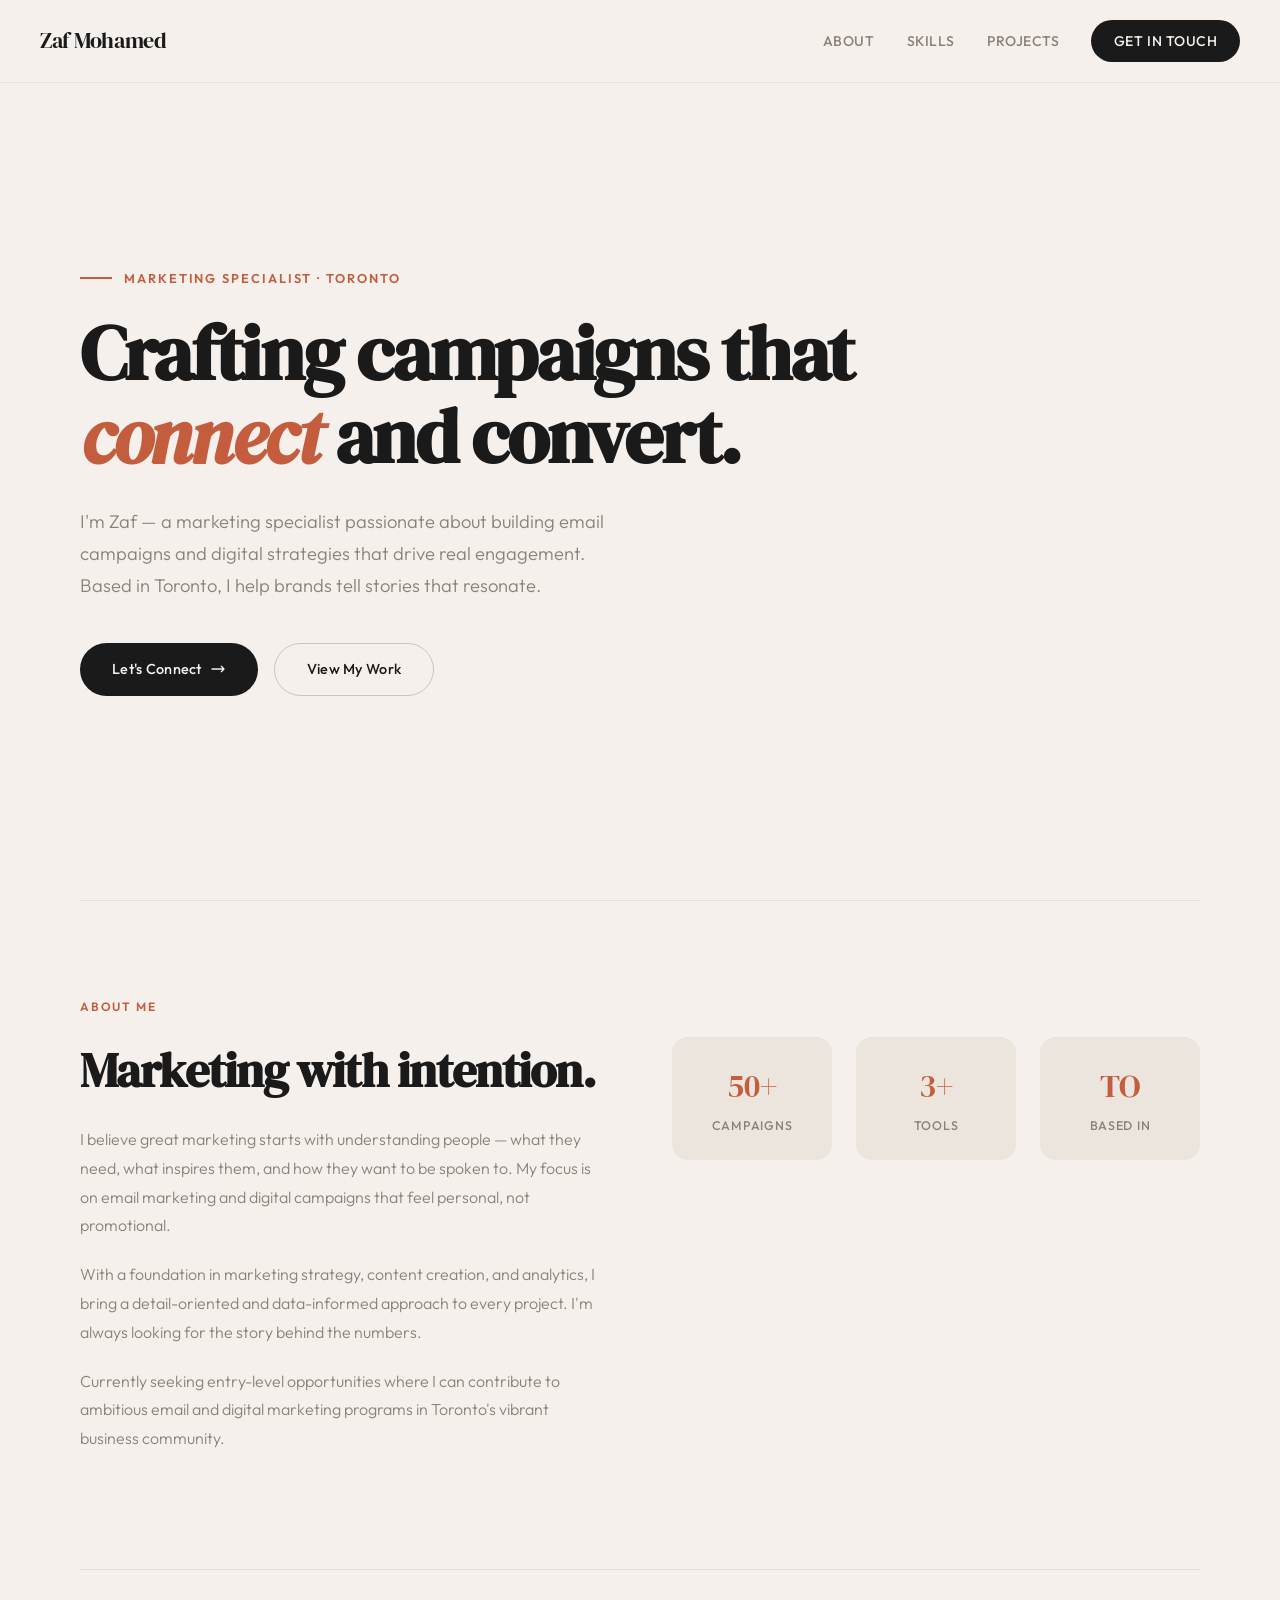
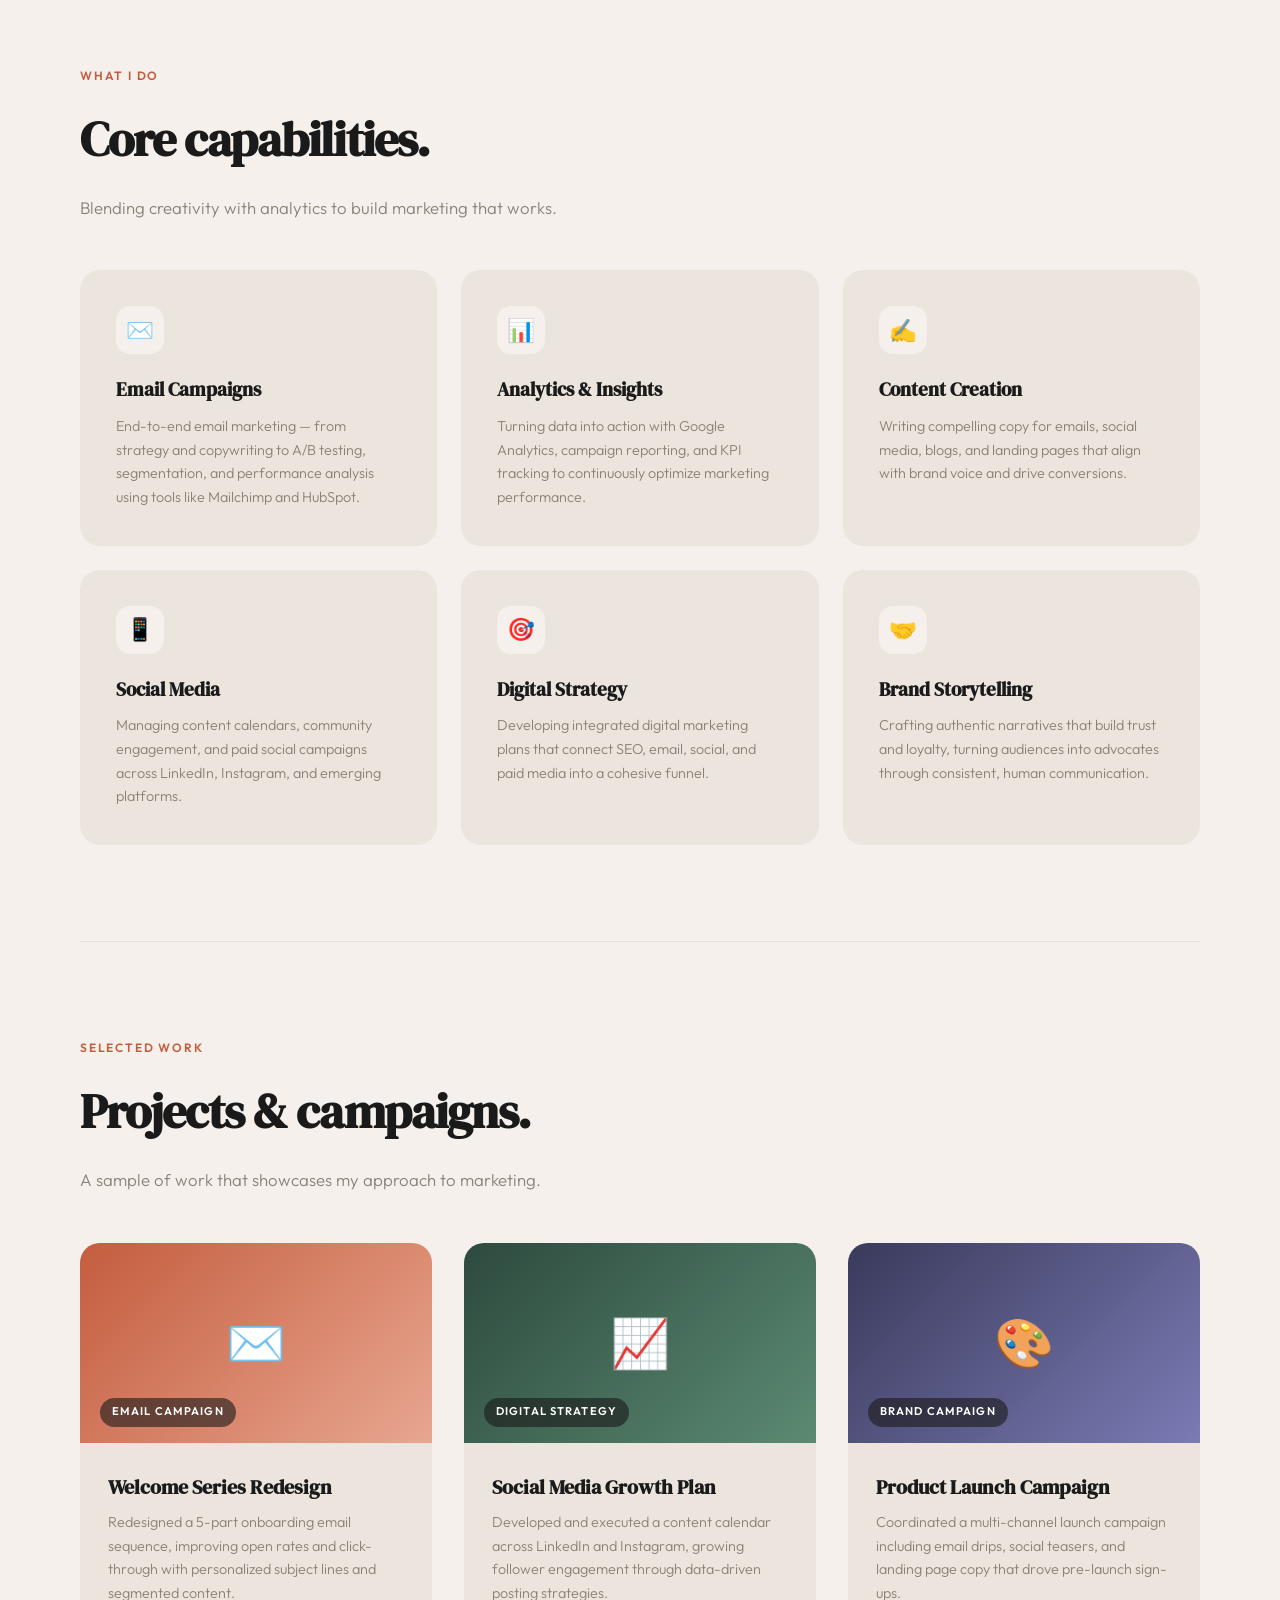
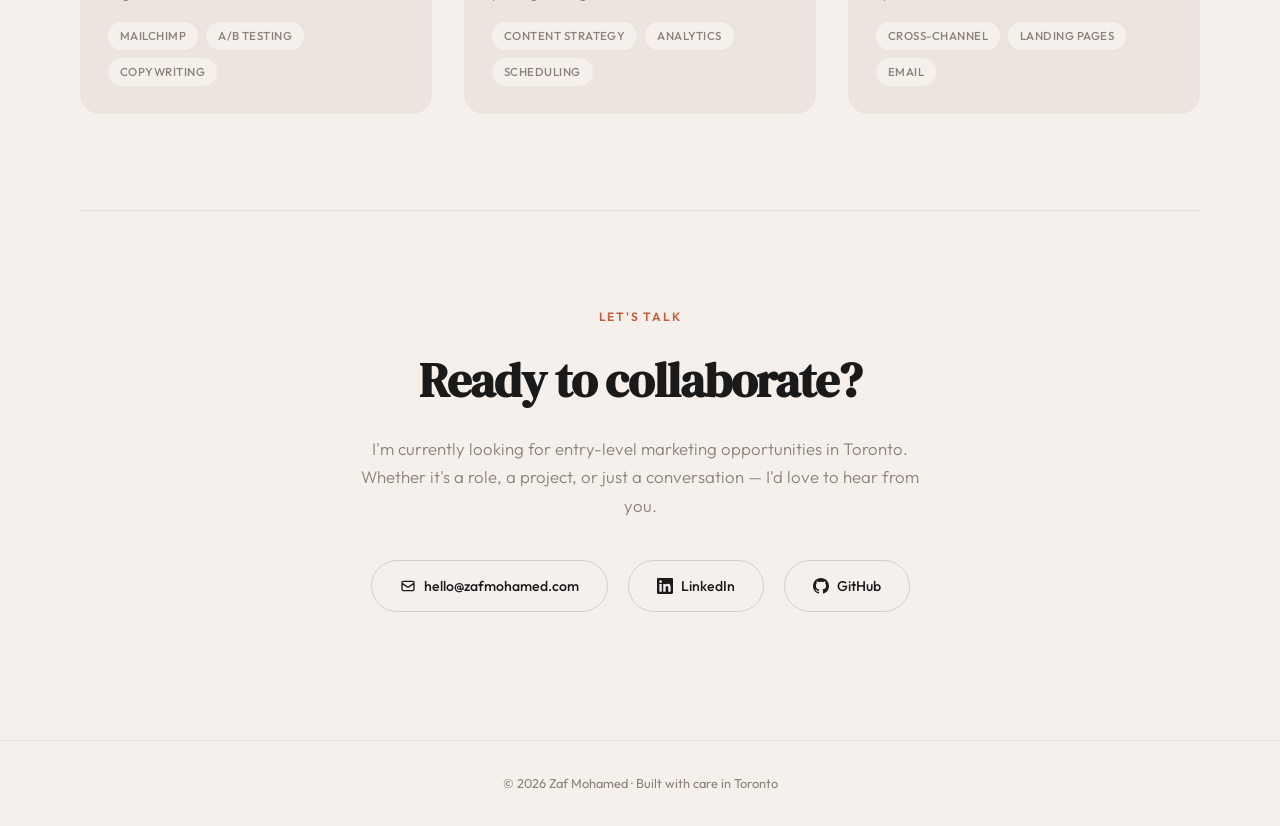
==== index.html @ 3c47bfb5 "Add files via upload" ====
<!DOCTYPE html>
<html lang="en">
<head>
    <meta charset="UTF-8">
    <meta name="viewport" content="width=device-width, initial-scale=1.0">
    <title>Zaf Mohamed — Marketing Specialist</title>
    <meta name="description" content="Zaf Mohamed is a marketing specialist based in Toronto, focused on email campaigns, digital strategy, and brand storytelling.">
    <link rel="preconnect" href="https://fonts.googleapis.com">
    <link rel="preconnect" href="https://fonts.gstatic.com" crossorigin>
    <link href="https://fonts.googleapis.com/css2?family=DM+Serif+Display:ital@0;1&family=Outfit:wght@300;400;500;600&display=swap" rel="stylesheet">
    <!-- GitHub Pages: Add CNAME file with zafmohamed.com for custom domain -->
    <style>
        *, *::before, *::after { margin: 0; padding: 0; box-sizing: border-box; }

        :root {
            --ink: #1a1a1a;
            --paper: #f5f0eb;
            --accent: #c45d3e;
            --accent-light: #e8a690;
            --muted: #8a8278;
            --card: #ebe5de;
            --white: #ffffff;
        }

        html { scroll-behavior: smooth; }

        body {
            font-family: 'Outfit', sans-serif;
            background: var(--paper);
            color: var(--ink);
            line-height: 1.6;
            font-weight: 400;
            overflow-x: hidden;
        }

        /* NAV */
        nav {
            position: fixed;
            top: 0;
            width: 100%;
            z-index: 100;
            padding: 1.25rem 2.5rem;
            display: flex;
            justify-content: space-between;
            align-items: center;
            backdrop-filter: blur(12px);
            background: rgba(245, 240, 235, 0.85);
            border-bottom: 1px solid rgba(26, 26, 26, 0.06);
            transition: all 0.3s ease;
        }
        nav.scrolled { background: rgba(245, 240, 235, 0.95); }
        .nav-logo {
            font-family: 'DM Serif Display', serif;
            font-size: 1.35rem;
            color: var(--ink);
            text-decoration: none;
            letter-spacing: -0.02em;
        }
        .nav-links { display: flex; gap: 2rem; align-items: center; }
        .nav-links a {
            text-decoration: none;
            color: var(--muted);
            font-size: 0.875rem;
            font-weight: 500;
            letter-spacing: 0.04em;
            text-transform: uppercase;
            transition: color 0.3s;
        }
        .nav-links a:hover { color: var(--ink); }
        .nav-links .cta-link {
            background: var(--ink);
            color: var(--paper);
            padding: 0.6rem 1.4rem;
            border-radius: 100px;
            transition: background 0.3s, transform 0.2s;
        }
        .nav-links .cta-link:hover {
            background: var(--accent);
            color: var(--white);
            transform: translateY(-1px);
        }

        /* HERO */
        .hero {
            min-height: 100vh;
            display: flex;
            align-items: center;
            padding: 8rem 2.5rem 4rem;
            max-width: 1200px;
            margin: 0 auto;
        }
        .hero-content { max-width: 800px; }
        .hero-tag {
            font-size: 0.8rem;
            font-weight: 600;
            letter-spacing: 0.15em;
            text-transform: uppercase;
            color: var(--accent);
            margin-bottom: 1.5rem;
            display: flex;
            align-items: center;
            gap: 0.75rem;
        }
        .hero-tag::before {
            content: '';
            width: 2rem;
            height: 2px;
            background: var(--accent);
        }
        .hero h1 {
            font-family: 'DM Serif Display', serif;
            font-size: clamp(2.8rem, 6vw, 5rem);
            line-height: 1.08;
            letter-spacing: -0.03em;
            color: var(--ink);
            margin-bottom: 1.75rem;
        }
        .hero h1 em {
            font-style: italic;
            color: var(--accent);
        }
        .hero-desc {
            font-size: 1.15rem;
            color: var(--muted);
            max-width: 540px;
            line-height: 1.75;
            margin-bottom: 2.5rem;
            font-weight: 300;
        }
        .hero-actions { display: flex; gap: 1rem; flex-wrap: wrap; }
        .btn {
            display: inline-flex;
            align-items: center;
            gap: 0.5rem;
            padding: 0.9rem 2rem;
            border-radius: 100px;
            text-decoration: none;
            font-size: 0.9rem;
            font-weight: 500;
            letter-spacing: 0.02em;
            transition: all 0.3s ease;
            cursor: pointer;
            border: none;
        }
        .btn-primary {
            background: var(--ink);
            color: var(--paper);
        }
        .btn-primary:hover {
            background: var(--accent);
            color: var(--white);
            transform: translateY(-2px);
            box-shadow: 0 8px 24px rgba(196, 93, 62, 0.25);
        }
        .btn-outline {
            background: transparent;
            color: var(--ink);
            border: 1.5px solid rgba(26, 26, 26, 0.2);
        }
        .btn-outline:hover {
            border-color: var(--ink);
            transform: translateY(-2px);
        }
        .btn svg { width: 16px; height: 16px; }

        /* SECTION BASE */
        section { padding: 6rem 2.5rem; max-width: 1200px; margin: 0 auto; }
        .section-tag {
            font-size: 0.75rem;
            font-weight: 600;
            letter-spacing: 0.15em;
            text-transform: uppercase;
            color: var(--accent);
            margin-bottom: 1rem;
        }
        .section-title {
            font-family: 'DM Serif Display', serif;
            font-size: clamp(2rem, 4vw, 3rem);
            letter-spacing: -0.02em;
            margin-bottom: 1rem;
        }
        .section-desc {
            color: var(--muted);
            font-size: 1.05rem;
            max-width: 560px;
            line-height: 1.7;
            font-weight: 300;
            margin-bottom: 3rem;
        }

        /* ABOUT */
        .about-grid {
            display: grid;
            grid-template-columns: 1fr 1fr;
            gap: 4rem;
            align-items: start;
        }
        .about-text p {
            color: var(--muted);
            font-size: 1rem;
            line-height: 1.8;
            margin-bottom: 1.25rem;
            font-weight: 300;
        }
        .stats-row {
            display: grid;
            grid-template-columns: repeat(3, 1fr);
            gap: 1.5rem;
            margin-top: 2.5rem;
        }
        .stat {
            padding: 1.5rem;
            background: var(--card);
            border-radius: 16px;
            text-align: center;
        }
        .stat-num {
            font-family: 'DM Serif Display', serif;
            font-size: 2rem;
            color: var(--accent);
            margin-bottom: 0.25rem;
        }
        .stat-label {
            font-size: 0.78rem;
            color: var(--muted);
            text-transform: uppercase;
            letter-spacing: 0.06em;
            font-weight: 500;
        }

        /* SKILLS */
        .skills-grid {
            display: grid;
            grid-template-columns: repeat(auto-fit, minmax(280px, 1fr));
            gap: 1.5rem;
        }
        .skill-card {
            background: var(--card);
            border-radius: 20px;
            padding: 2.25rem;
            transition: transform 0.3s, box-shadow 0.3s;
            position: relative;
            overflow: hidden;
        }
        .skill-card::after {
            content: '';
            position: absolute;
            top: 0; left: 0;
            width: 100%; height: 3px;
            background: linear-gradient(90deg, var(--accent), var(--accent-light));
            opacity: 0;
            transition: opacity 0.3s;
        }
        .skill-card:hover {
            transform: translateY(-4px);
            box-shadow: 0 12px 32px rgba(26, 26, 26, 0.08);
        }
        .skill-card:hover::after { opacity: 1; }
        .skill-icon {
            width: 48px;
            height: 48px;
            background: var(--paper);
            border-radius: 14px;
            display: flex;
            align-items: center;
            justify-content: center;
            margin-bottom: 1.25rem;
            font-size: 1.4rem;
        }
        .skill-card h3 {
            font-family: 'DM Serif Display', serif;
            font-size: 1.2rem;
            margin-bottom: 0.6rem;
        }
        .skill-card p {
            color: var(--muted);
            font-size: 0.9rem;
            line-height: 1.65;
            font-weight: 300;
        }

        /* PROJECTS */
        .projects-grid {
            display: grid;
            grid-template-columns: repeat(auto-fit, minmax(340px, 1fr));
            gap: 2rem;
        }
        .project-card {
            background: var(--card);
            border-radius: 20px;
            overflow: hidden;
            transition: transform 0.3s, box-shadow 0.3s;
        }
        .project-card:hover {
            transform: translateY(-4px);
            box-shadow: 0 16px 40px rgba(26, 26, 26, 0.08);
        }
        .project-img {
            height: 200px;
            display: flex;
            align-items: center;
            justify-content: center;
            font-size: 3rem;
            color: var(--white);
            position: relative;
        }
        .project-img .overlay-text {
            position: absolute;
            bottom: 1rem;
            left: 1.25rem;
            font-size: 0.7rem;
            font-weight: 600;
            letter-spacing: 0.1em;
            text-transform: uppercase;
            background: rgba(26, 26, 26, 0.6);
            color: var(--white);
            padding: 0.35rem 0.75rem;
            border-radius: 100px;
        }
        .project-body { padding: 1.75rem; }
        .project-body h3 {
            font-family: 'DM Serif Display', serif;
            font-size: 1.25rem;
            margin-bottom: 0.5rem;
        }
        .project-body p {
            color: var(--muted);
            font-size: 0.9rem;
            line-height: 1.65;
            font-weight: 300;
            margin-bottom: 1rem;
        }
        .project-tags { display: flex; flex-wrap: wrap; gap: 0.5rem; }
        .project-tags span {
            font-size: 0.72rem;
            font-weight: 500;
            letter-spacing: 0.04em;
            text-transform: uppercase;
            padding: 0.3rem 0.75rem;
            background: var(--paper);
            border-radius: 100px;
            color: var(--muted);
        }

        /* CONTACT */
        .contact-section {
            text-align: center;
            padding: 6rem 2.5rem 8rem;
        }
        .contact-section .section-desc { margin: 0 auto 2.5rem; }
        .contact-links {
            display: flex;
            justify-content: center;
            gap: 1.25rem;
            flex-wrap: wrap;
        }
        .contact-links a {
            display: inline-flex;
            align-items: center;
            gap: 0.5rem;
            padding: 0.85rem 1.75rem;
            border-radius: 100px;
            text-decoration: none;
            font-size: 0.88rem;
            font-weight: 500;
            color: var(--ink);
            border: 1.5px solid rgba(26, 26, 26, 0.15);
            transition: all 0.3s;
        }
        .contact-links a:hover {
            border-color: var(--accent);
            color: var(--accent);
            transform: translateY(-2px);
        }
        .contact-links a svg { width: 16px; height: 16px; }

        /* FOOTER */
        footer {
            text-align: center;
            padding: 2rem;
            font-size: 0.8rem;
            color: var(--muted);
            border-top: 1px solid rgba(26, 26, 26, 0.06);
        }

        /* DIVIDER */
        .divider {
            max-width: 1200px;
            margin: 0 auto;
            padding: 0 2.5rem;
        }
        .divider hr {
            border: none;
            height: 1px;
            background: rgba(26, 26, 26, 0.08);
        }

        /* ANIMATIONS */
        .fade-up {
            opacity: 0;
            transform: translateY(30px);
            transition: opacity 0.7s ease, transform 0.7s ease;
        }
        .fade-up.visible {
            opacity: 1;
            transform: translateY(0);
        }

        /* RESPONSIVE */
        @media (max-width: 768px) {
            nav { padding: 1rem 1.5rem; }
            .nav-links { gap: 1rem; }
            .nav-links a:not(.cta-link) { display: none; }
            .hero { padding: 7rem 1.5rem 3rem; }
            section { padding: 4rem 1.5rem; }
            .about-grid { grid-template-columns: 1fr; gap: 2rem; }
            .stats-row { grid-template-columns: repeat(3, 1fr); gap: 0.75rem; }
            .stat { padding: 1rem; }
            .stat-num { font-size: 1.5rem; }
            .projects-grid { grid-template-columns: 1fr; }
            .contact-section { padding: 4rem 1.5rem 6rem; }
        }
    </style>
</head>
<body>

<nav id="navbar">
    <a href="#" class="nav-logo">Zaf Mohamed</a>
    <div class="nav-links">
        <a href="#about">About</a>
        <a href="#skills">Skills</a>
        <a href="#projects">Projects</a>
        <a href="#contact" class="cta-link">Get in Touch</a>
    </div>
</nav>

<section class="hero">
    <div class="hero-content fade-up">
        <div class="hero-tag">Marketing Specialist · Toronto</div>
        <h1>Crafting campaigns that <em>connect</em> and convert.</h1>
        <p class="hero-desc">
            I'm Zaf — a marketing specialist passionate about building email campaigns and digital strategies that drive real engagement. Based in Toronto, I help brands tell stories that resonate.
        </p>
        <div class="hero-actions">
            <a href="#contact" class="btn btn-primary">
                Let's Connect
                <svg xmlns="http://www.w3.org/2000/svg" fill="none" viewBox="0 0 24 24" stroke="currentColor" stroke-width="2"><path stroke-linecap="round" stroke-linejoin="round" d="M17 8l4 4m0 0l-4 4m4-4H3"/></svg>
            </a>
            <a href="#projects" class="btn btn-outline">View My Work</a>
        </div>
    </div>
</section>

<div class="divider"><hr></div>

<section id="about">
    <div class="about-grid">
        <div class="fade-up">
            <div class="section-tag">About Me</div>
            <h2 class="section-title">Marketing with intention.</h2>
            <div class="about-text">
                <p>
                    I believe great marketing starts with understanding people — what they need, what inspires them, and how they want to be spoken to. My focus is on email marketing and digital campaigns that feel personal, not promotional.
                </p>
                <p>
                    With a foundation in marketing strategy, content creation, and analytics, I bring a detail-oriented and data-informed approach to every project. I'm always looking for the story behind the numbers.
                </p>
                <p>
                    Currently seeking entry-level opportunities where I can contribute to ambitious email and digital marketing programs in Toronto's vibrant business community.
                </p>
            </div>
        </div>
        <div class="fade-up" style="transition-delay: 0.15s;">
            <div class="stats-row">
                <div class="stat">
                    <div class="stat-num">50+</div>
                    <div class="stat-label">Campaigns</div>
                </div>
                <div class="stat">
                    <div class="stat-num">3+</div>
                    <div class="stat-label">Tools</div>
                </div>
                <div class="stat">
                    <div class="stat-num">TO</div>
                    <div class="stat-label">Based in</div>
                </div>
            </div>
        </div>
    </div>
</section>

<div class="divider"><hr></div>

<section id="skills">
    <div class="fade-up">
        <div class="section-tag">What I Do</div>
        <h2 class="section-title">Core capabilities.</h2>
        <p class="section-desc">Blending creativity with analytics to build marketing that works.</p>
    </div>
    <div class="skills-grid">
        <div class="skill-card fade-up">
            <div class="skill-icon">✉️</div>
            <h3>Email Campaigns</h3>
            <p>End-to-end email marketing — from strategy and copywriting to A/B testing, segmentation, and performance analysis using tools like Mailchimp and HubSpot.</p>
        </div>
        <div class="skill-card fade-up" style="transition-delay: 0.1s;">
            <div class="skill-icon">📊</div>
            <h3>Analytics & Insights</h3>
            <p>Turning data into action with Google Analytics, campaign reporting, and KPI tracking to continuously optimize marketing performance.</p>
        </div>
        <div class="skill-card fade-up" style="transition-delay: 0.2s;">
            <div class="skill-icon">✍️</div>
            <h3>Content Creation</h3>
            <p>Writing compelling copy for emails, social media, blogs, and landing pages that align with brand voice and drive conversions.</p>
        </div>
        <div class="skill-card fade-up" style="transition-delay: 0.3s;">
            <div class="skill-icon">📱</div>
            <h3>Social Media</h3>
            <p>Managing content calendars, community engagement, and paid social campaigns across LinkedIn, Instagram, and emerging platforms.</p>
        </div>
        <div class="skill-card fade-up" style="transition-delay: 0.4s;">
            <div class="skill-icon">🎯</div>
            <h3>Digital Strategy</h3>
            <p>Developing integrated digital marketing plans that connect SEO, email, social, and paid media into a cohesive funnel.</p>
        </div>
        <div class="skill-card fade-up" style="transition-delay: 0.5s;">
            <div class="skill-icon">🤝</div>
            <h3>Brand Storytelling</h3>
            <p>Crafting authentic narratives that build trust and loyalty, turning audiences into advocates through consistent, human communication.</p>
        </div>
    </div>
</section>

<div class="divider"><hr></div>

<section id="projects">
    <div class="fade-up">
        <div class="section-tag">Selected Work</div>
        <h2 class="section-title">Projects & campaigns.</h2>
        <p class="section-desc">A sample of work that showcases my approach to marketing.</p>
    </div>
    <div class="projects-grid">
        <div class="project-card fade-up">
            <div class="project-img" style="background: linear-gradient(135deg, #c45d3e, #e8a690);">
                ✉️
                <span class="overlay-text">Email Campaign</span>
            </div>
            <div class="project-body">
                <h3>Welcome Series Redesign</h3>
                <p>Redesigned a 5-part onboarding email sequence, improving open rates and click-through with personalized subject lines and segmented content.</p>
                <div class="project-tags">
                    <span>Mailchimp</span>
                    <span>A/B Testing</span>
                    <span>Copywriting</span>
                </div>
            </div>
        </div>
        <div class="project-card fade-up" style="transition-delay: 0.1s;">
            <div class="project-img" style="background: linear-gradient(135deg, #2d4a3e, #5b8a72);">
                📈
                <span class="overlay-text">Digital Strategy</span>
            </div>
            <div class="project-body">
                <h3>Social Media Growth Plan</h3>
                <p>Developed and executed a content calendar across LinkedIn and Instagram, growing follower engagement through data-driven posting strategies.</p>
                <div class="project-tags">
                    <span>Content Strategy</span>
                    <span>Analytics</span>
                    <span>Scheduling</span>
                </div>
            </div>
        </div>
        <div class="project-card fade-up" style="transition-delay: 0.2s;">
            <div class="project-img" style="background: linear-gradient(135deg, #3a3a5c, #7b7bb5);">
                🎨
                <span class="overlay-text">Brand Campaign</span>
            </div>
            <div class="project-body">
                <h3>Product Launch Campaign</h3>
                <p>Coordinated a multi-channel launch campaign including email drips, social teasers, and landing page copy that drove pre-launch sign-ups.</p>
                <div class="project-tags">
                    <span>Cross-Channel</span>
                    <span>Landing Pages</span>
                    <span>Email</span>
                </div>
            </div>
        </div>
    </div>
</section>

<div class="divider"><hr></div>

<section id="contact" class="contact-section">
    <div class="fade-up">
        <div class="section-tag">Let's Talk</div>
        <h2 class="section-title">Ready to collaborate?</h2>
        <p class="section-desc">I'm currently looking for entry-level marketing opportunities in Toronto. Whether it's a role, a project, or just a conversation — I'd love to hear from you.</p>
        <div class="contact-links">
            <a href="mailto:hello@zafmohamed.com">
                <svg xmlns="http://www.w3.org/2000/svg" fill="none" viewBox="0 0 24 24" stroke="currentColor" stroke-width="2"><path stroke-linecap="round" stroke-linejoin="round" d="M3 8l7.89 5.26a2 2 0 002.22 0L21 8M5 19h14a2 2 0 002-2V7a2 2 0 00-2-2H5a2 2 0 00-2 2v10a2 2 0 002 2z"/></svg>
                hello@zafmohamed.com
            </a>
            <a href="https://linkedin.com/in/zafmohamed" target="_blank" rel="noopener">
                <svg xmlns="http://www.w3.org/2000/svg" viewBox="0 0 24 24" fill="currentColor"><path d="M20.447 20.452h-3.554v-5.569c0-1.328-.027-3.037-1.852-3.037-1.853 0-2.136 1.445-2.136 2.939v5.667H9.351V9h3.414v1.561h.046c.477-.9 1.637-1.85 3.37-1.85 3.601 0 4.267 2.37 4.267 5.455v6.286zM5.337 7.433a2.062 2.062 0 01-2.063-2.065 2.064 2.064 0 112.063 2.065zm1.782 13.019H3.555V9h3.564v11.452zM22.225 0H1.771C.792 0 0 .774 0 1.729v20.542C0 23.227.792 24 1.771 24h20.451C23.2 24 24 23.227 24 22.271V1.729C24 .774 23.2 0 22.222 0h.003z"/></svg>
                LinkedIn
            </a>
            <a href="https://github.com/zafmohamed" target="_blank" rel="noopener">
                <svg xmlns="http://www.w3.org/2000/svg" viewBox="0 0 24 24" fill="currentColor"><path d="M12 0c-6.626 0-12 5.373-12 12 0 5.302 3.438 9.8 8.207 11.387.599.111.793-.261.793-.577v-2.234c-3.338.726-4.033-1.416-4.033-1.416-.546-1.387-1.333-1.756-1.333-1.756-1.089-.745.083-.729.083-.729 1.205.084 1.839 1.237 1.839 1.237 1.07 1.834 2.807 1.304 3.492.997.107-.775.418-1.305.762-1.604-2.665-.305-5.467-1.334-5.467-5.931 0-1.311.469-2.381 1.236-3.221-.124-.303-.535-1.524.117-3.176 0 0 1.008-.322 3.301 1.23A11.509 11.509 0 0112 5.803c1.02.005 2.047.138 3.006.404 2.291-1.552 3.297-1.23 3.297-1.23.653 1.653.242 2.874.118 3.176.77.84 1.235 1.911 1.235 3.221 0 4.609-2.807 5.624-5.479 5.921.43.372.823 1.102.823 2.222v3.293c0 .319.192.694.801.576C20.566 21.797 24 17.3 24 12c0-6.627-5.373-12-12-12z"/></svg>
                GitHub
            </a>
        </div>
    </div>
</section>

<footer>
    <p>&copy; 2026 Zaf Mohamed · Built with care in Toronto</p>
</footer>

<script>
    const nav = document.getElementById('navbar');
    window.addEventListener('scroll', () => {
        nav.classList.toggle('scrolled', window.scrollY > 50);
    });

    const observer = new IntersectionObserver((entries) => {
        entries.forEach(entry => {
            if (entry.isIntersecting) entry.target.classList.add('visible');
        });
    }, { threshold: 0.1, rootMargin: '0px 0px -40px 0px' });

    document.querySelectorAll('.fade-up').forEach(el => observer.observe(el));

    document.querySelectorAll('a[href^="#"]').forEach(anchor => {
        anchor.addEventListener('click', function(e) {
            e.preventDefault();
            const target = document.querySelector(this.getAttribute('href'));
            if (target) target.scrollIntoView({ behavior: 'smooth', block: 'start' });
        });
    });
</script>

</body>
</html>
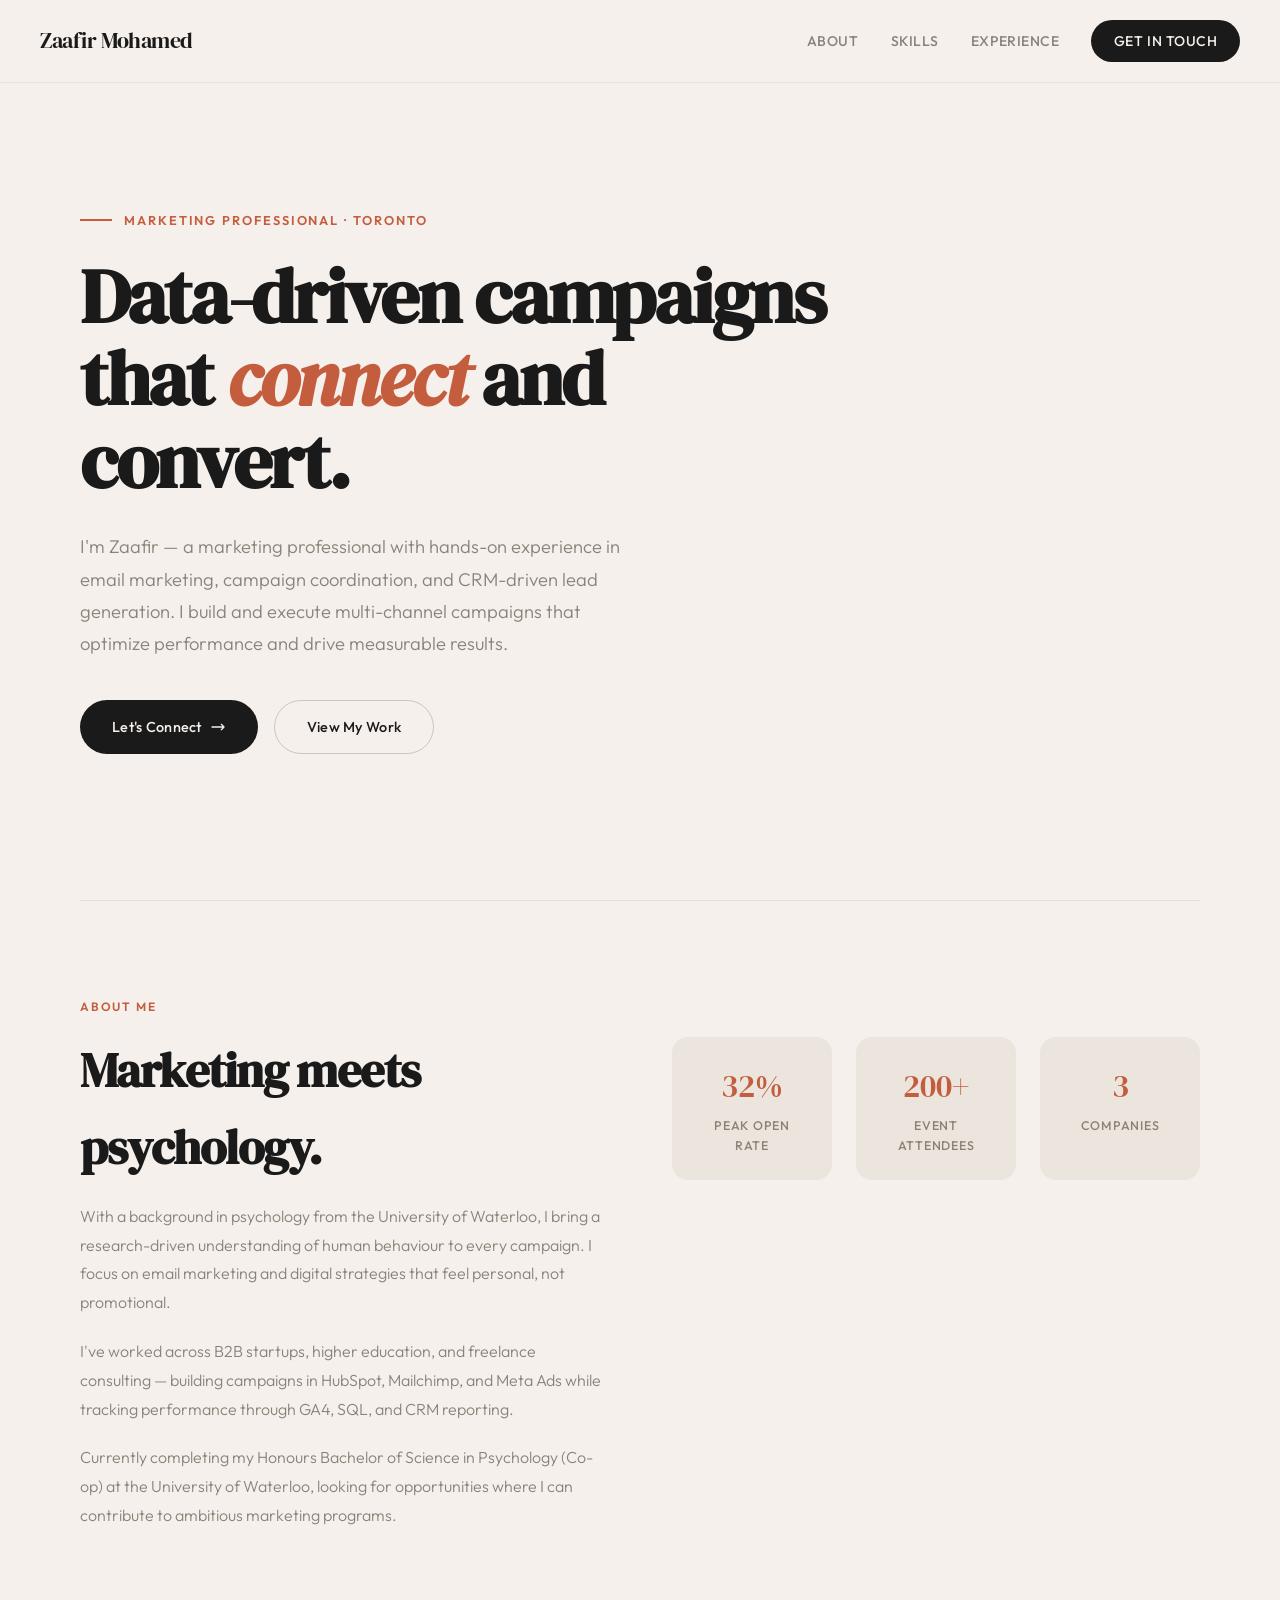
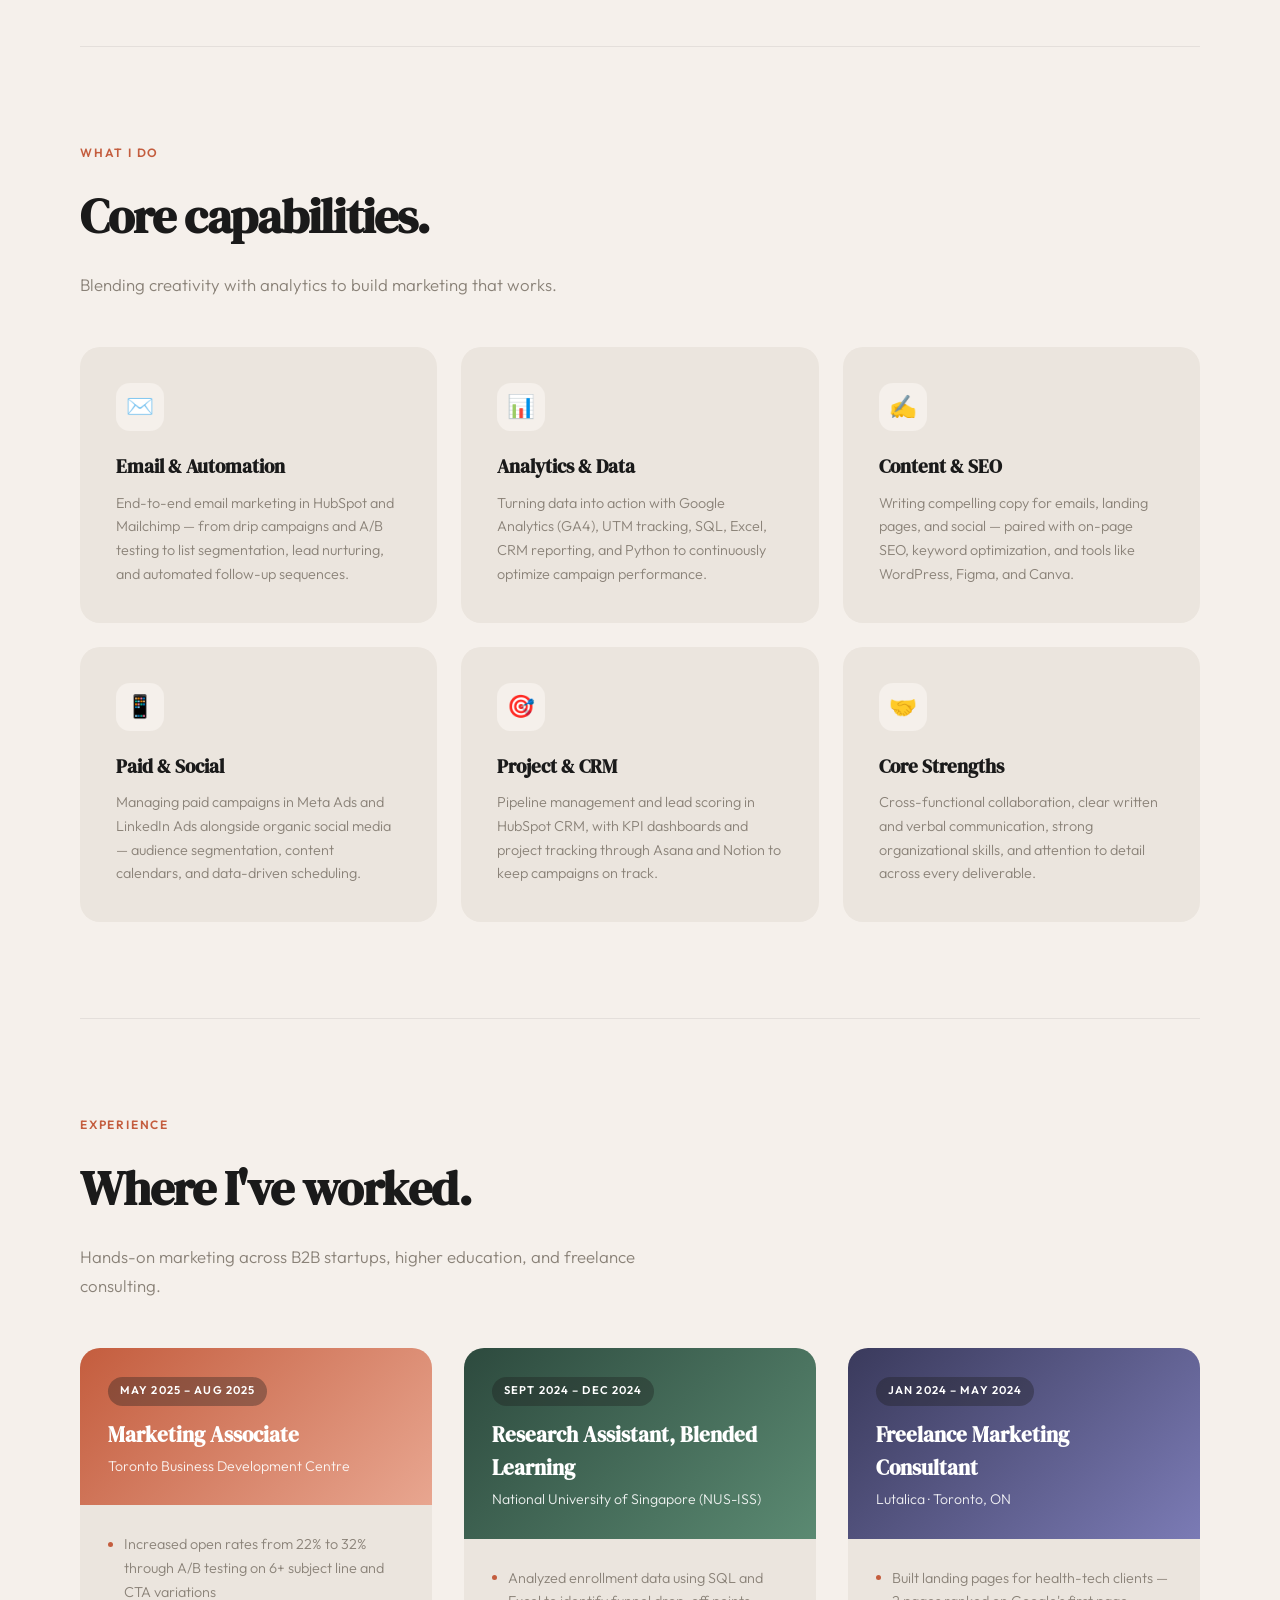
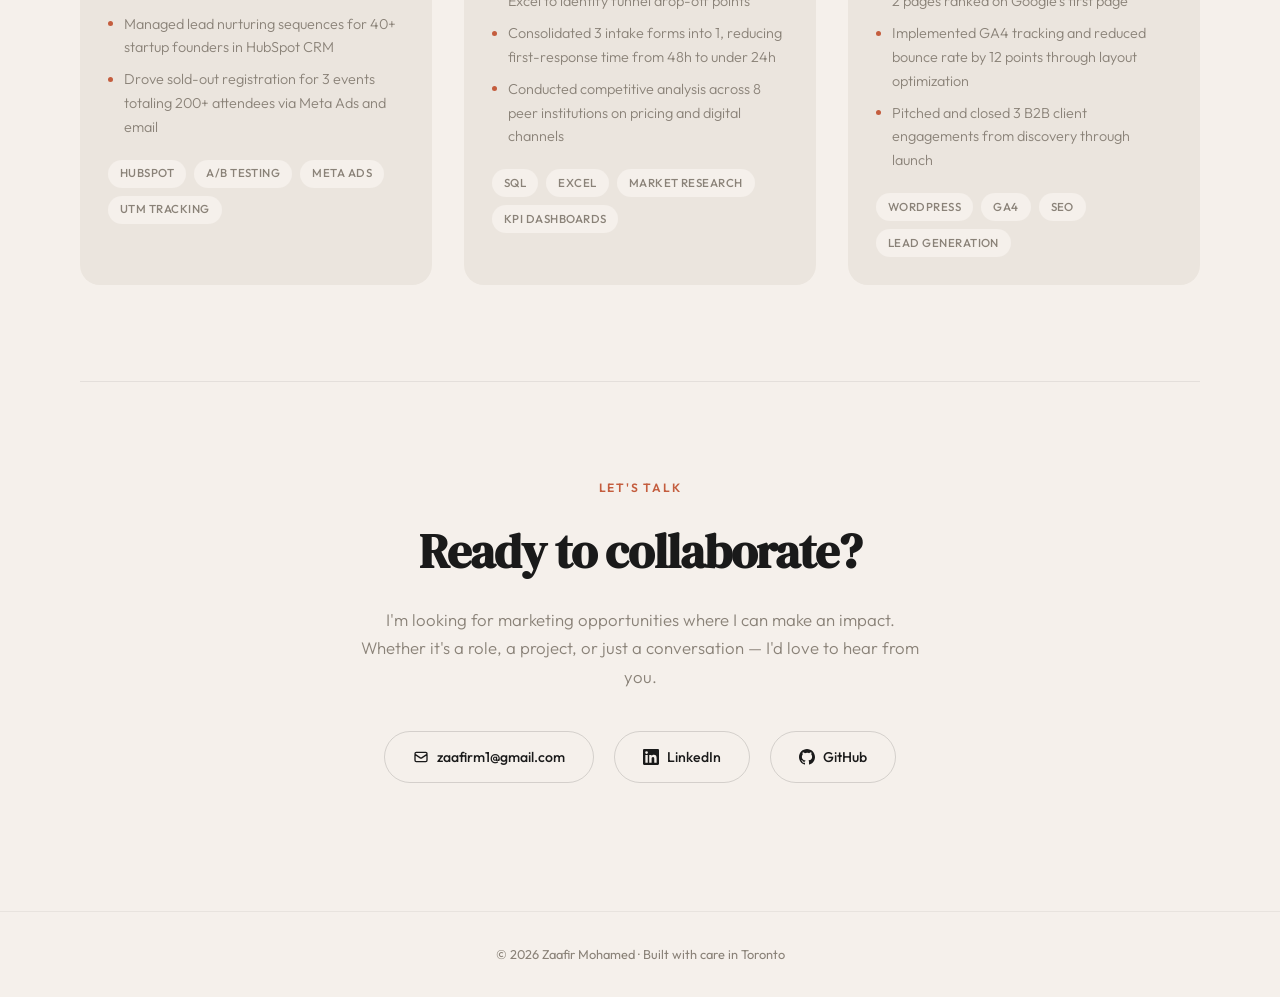
==== commit 9a3fdaf5: "Update site with correct resume info and refactor for best practices" ====
--- a/index.html
+++ b/index.html
@@ -3,641 +3,245 @@
 <head>
     <meta charset="UTF-8">
     <meta name="viewport" content="width=device-width, initial-scale=1.0">
-    <title>Zaf Mohamed — Marketing Specialist</title>
-    <meta name="description" content="Zaf Mohamed is a marketing specialist based in Toronto, focused on email campaigns, digital strategy, and brand storytelling.">
+    <title>Zaafir Mohamed — Marketing Professional</title>
+    <meta name="description" content="Zaafir Mohamed is a marketing professional in Toronto with hands-on experience in email marketing, campaign coordination, and CRM-driven lead generation.">
+    <meta name="author" content="Zaafir Mohamed">
+
+    <!-- Open Graph -->
+    <meta property="og:title" content="Zaafir Mohamed — Marketing Professional">
+    <meta property="og:description" content="Marketing professional with hands-on experience in email marketing, campaign coordination, and CRM-driven lead generation.">
+    <meta property="og:type" content="website">
+    <meta property="og:url" content="https://zafmohamed.com">
+
+    <!-- Fonts -->
     <link rel="preconnect" href="https://fonts.googleapis.com">
     <link rel="preconnect" href="https://fonts.gstatic.com" crossorigin>
     <link href="https://fonts.googleapis.com/css2?family=DM+Serif+Display:ital@0;1&family=Outfit:wght@300;400;500;600&display=swap" rel="stylesheet">
-    <!-- GitHub Pages: Add CNAME file with zafmohamed.com for custom domain -->
-    <style>
-        *, *::before, *::after { margin: 0; padding: 0; box-sizing: border-box; }
-
-        :root {
-            --ink: #1a1a1a;
-            --paper: #f5f0eb;
-            --accent: #c45d3e;
-            --accent-light: #e8a690;
-            --muted: #8a8278;
-            --card: #ebe5de;
-            --white: #ffffff;
-        }
-
-        html { scroll-behavior: smooth; }
-
-        body {
-            font-family: 'Outfit', sans-serif;
-            background: var(--paper);
-            color: var(--ink);
-            line-height: 1.6;
-            font-weight: 400;
-            overflow-x: hidden;
-        }
-
-        /* NAV */
-        nav {
-            position: fixed;
-            top: 0;
-            width: 100%;
-            z-index: 100;
-            padding: 1.25rem 2.5rem;
-            display: flex;
-            justify-content: space-between;
-            align-items: center;
-            backdrop-filter: blur(12px);
-            background: rgba(245, 240, 235, 0.85);
-            border-bottom: 1px solid rgba(26, 26, 26, 0.06);
-            transition: all 0.3s ease;
-        }
-        nav.scrolled { background: rgba(245, 240, 235, 0.95); }
-        .nav-logo {
-            font-family: 'DM Serif Display', serif;
-            font-size: 1.35rem;
-            color: var(--ink);
-            text-decoration: none;
-            letter-spacing: -0.02em;
-        }
-        .nav-links { display: flex; gap: 2rem; align-items: center; }
-        .nav-links a {
-            text-decoration: none;
-            color: var(--muted);
-            font-size: 0.875rem;
-            font-weight: 500;
-            letter-spacing: 0.04em;
-            text-transform: uppercase;
-            transition: color 0.3s;
-        }
-        .nav-links a:hover { color: var(--ink); }
-        .nav-links .cta-link {
-            background: var(--ink);
-            color: var(--paper);
-            padding: 0.6rem 1.4rem;
-            border-radius: 100px;
-            transition: background 0.3s, transform 0.2s;
-        }
-        .nav-links .cta-link:hover {
-            background: var(--accent);
-            color: var(--white);
-            transform: translateY(-1px);
-        }
-
-        /* HERO */
-        .hero {
-            min-height: 100vh;
-            display: flex;
-            align-items: center;
-            padding: 8rem 2.5rem 4rem;
-            max-width: 1200px;
-            margin: 0 auto;
-        }
-        .hero-content { max-width: 800px; }
-        .hero-tag {
-            font-size: 0.8rem;
-            font-weight: 600;
-            letter-spacing: 0.15em;
-            text-transform: uppercase;
-            color: var(--accent);
-            margin-bottom: 1.5rem;
-            display: flex;
-            align-items: center;
-            gap: 0.75rem;
-        }
-        .hero-tag::before {
-            content: '';
-            width: 2rem;
-            height: 2px;
-            background: var(--accent);
-        }
-        .hero h1 {
-            font-family: 'DM Serif Display', serif;
-            font-size: clamp(2.8rem, 6vw, 5rem);
-            line-height: 1.08;
-            letter-spacing: -0.03em;
-            color: var(--ink);
-            margin-bottom: 1.75rem;
-        }
-        .hero h1 em {
-            font-style: italic;
-            color: var(--accent);
-        }
-        .hero-desc {
-            font-size: 1.15rem;
-            color: var(--muted);
-            max-width: 540px;
-            line-height: 1.75;
-            margin-bottom: 2.5rem;
-            font-weight: 300;
-        }
-        .hero-actions { display: flex; gap: 1rem; flex-wrap: wrap; }
-        .btn {
-            display: inline-flex;
-            align-items: center;
-            gap: 0.5rem;
-            padding: 0.9rem 2rem;
-            border-radius: 100px;
-            text-decoration: none;
-            font-size: 0.9rem;
-            font-weight: 500;
-            letter-spacing: 0.02em;
-            transition: all 0.3s ease;
-            cursor: pointer;
-            border: none;
-        }
-        .btn-primary {
-            background: var(--ink);
-            color: var(--paper);
-        }
-        .btn-primary:hover {
-            background: var(--accent);
-            color: var(--white);
-            transform: translateY(-2px);
-            box-shadow: 0 8px 24px rgba(196, 93, 62, 0.25);
-        }
-        .btn-outline {
-            background: transparent;
-            color: var(--ink);
-            border: 1.5px solid rgba(26, 26, 26, 0.2);
-        }
-        .btn-outline:hover {
-            border-color: var(--ink);
-            transform: translateY(-2px);
-        }
-        .btn svg { width: 16px; height: 16px; }
-
-        /* SECTION BASE */
-        section { padding: 6rem 2.5rem; max-width: 1200px; margin: 0 auto; }
-        .section-tag {
-            font-size: 0.75rem;
-            font-weight: 600;
-            letter-spacing: 0.15em;
-            text-transform: uppercase;
-            color: var(--accent);
-            margin-bottom: 1rem;
-        }
-        .section-title {
-            font-family: 'DM Serif Display', serif;
-            font-size: clamp(2rem, 4vw, 3rem);
-            letter-spacing: -0.02em;
-            margin-bottom: 1rem;
-        }
-        .section-desc {
-            color: var(--muted);
-            font-size: 1.05rem;
-            max-width: 560px;
-            line-height: 1.7;
-            font-weight: 300;
-            margin-bottom: 3rem;
-        }
-
-        /* ABOUT */
-        .about-grid {
-            display: grid;
-            grid-template-columns: 1fr 1fr;
-            gap: 4rem;
-            align-items: start;
-        }
-        .about-text p {
-            color: var(--muted);
-            font-size: 1rem;
-            line-height: 1.8;
-            margin-bottom: 1.25rem;
-            font-weight: 300;
-        }
-        .stats-row {
-            display: grid;
-            grid-template-columns: repeat(3, 1fr);
-            gap: 1.5rem;
-            margin-top: 2.5rem;
-        }
-        .stat {
-            padding: 1.5rem;
-            background: var(--card);
-            border-radius: 16px;
-            text-align: center;
-        }
-        .stat-num {
-            font-family: 'DM Serif Display', serif;
-            font-size: 2rem;
-            color: var(--accent);
-            margin-bottom: 0.25rem;
-        }
-        .stat-label {
-            font-size: 0.78rem;
-            color: var(--muted);
-            text-transform: uppercase;
-            letter-spacing: 0.06em;
-            font-weight: 500;
-        }
-
-        /* SKILLS */
-        .skills-grid {
-            display: grid;
-            grid-template-columns: repeat(auto-fit, minmax(280px, 1fr));
-            gap: 1.5rem;
-        }
-        .skill-card {
-            background: var(--card);
-            border-radius: 20px;
-            padding: 2.25rem;
-            transition: transform 0.3s, box-shadow 0.3s;
-            position: relative;
-            overflow: hidden;
-        }
-        .skill-card::after {
-            content: '';
-            position: absolute;
-            top: 0; left: 0;
-            width: 100%; height: 3px;
-            background: linear-gradient(90deg, var(--accent), var(--accent-light));
-            opacity: 0;
-            transition: opacity 0.3s;
-        }
-        .skill-card:hover {
-            transform: translateY(-4px);
-            box-shadow: 0 12px 32px rgba(26, 26, 26, 0.08);
-        }
-        .skill-card:hover::after { opacity: 1; }
-        .skill-icon {
-            width: 48px;
-            height: 48px;
-            background: var(--paper);
-            border-radius: 14px;
-            display: flex;
-            align-items: center;
-            justify-content: center;
-            margin-bottom: 1.25rem;
-            font-size: 1.4rem;
-        }
-        .skill-card h3 {
-            font-family: 'DM Serif Display', serif;
-            font-size: 1.2rem;
-            margin-bottom: 0.6rem;
-        }
-        .skill-card p {
-            color: var(--muted);
-            font-size: 0.9rem;
-            line-height: 1.65;
-            font-weight: 300;
-        }
-
-        /* PROJECTS */
-        .projects-grid {
-            display: grid;
-            grid-template-columns: repeat(auto-fit, minmax(340px, 1fr));
-            gap: 2rem;
-        }
-        .project-card {
-            background: var(--card);
-            border-radius: 20px;
-            overflow: hidden;
-            transition: transform 0.3s, box-shadow 0.3s;
-        }
-        .project-card:hover {
-            transform: translateY(-4px);
-            box-shadow: 0 16px 40px rgba(26, 26, 26, 0.08);
-        }
-        .project-img {
-            height: 200px;
-            display: flex;
-            align-items: center;
-            justify-content: center;
-            font-size: 3rem;
-            color: var(--white);
-            position: relative;
-        }
-        .project-img .overlay-text {
-            position: absolute;
-            bottom: 1rem;
-            left: 1.25rem;
-            font-size: 0.7rem;
-            font-weight: 600;
-            letter-spacing: 0.1em;
-            text-transform: uppercase;
-            background: rgba(26, 26, 26, 0.6);
-            color: var(--white);
-            padding: 0.35rem 0.75rem;
-            border-radius: 100px;
-        }
-        .project-body { padding: 1.75rem; }
-        .project-body h3 {
-            font-family: 'DM Serif Display', serif;
-            font-size: 1.25rem;
-            margin-bottom: 0.5rem;
-        }
-        .project-body p {
-            color: var(--muted);
-            font-size: 0.9rem;
-            line-height: 1.65;
-            font-weight: 300;
-            margin-bottom: 1rem;
-        }
-        .project-tags { display: flex; flex-wrap: wrap; gap: 0.5rem; }
-        .project-tags span {
-            font-size: 0.72rem;
-            font-weight: 500;
-            letter-spacing: 0.04em;
-            text-transform: uppercase;
-            padding: 0.3rem 0.75rem;
-            background: var(--paper);
-            border-radius: 100px;
-            color: var(--muted);
-        }
-
-        /* CONTACT */
-        .contact-section {
-            text-align: center;
-            padding: 6rem 2.5rem 8rem;
-        }
-        .contact-section .section-desc { margin: 0 auto 2.5rem; }
-        .contact-links {
-            display: flex;
-            justify-content: center;
-            gap: 1.25rem;
-            flex-wrap: wrap;
-        }
-        .contact-links a {
-            display: inline-flex;
-            align-items: center;
-            gap: 0.5rem;
-            padding: 0.85rem 1.75rem;
-            border-radius: 100px;
-            text-decoration: none;
-            font-size: 0.88rem;
-            font-weight: 500;
-            color: var(--ink);
-            border: 1.5px solid rgba(26, 26, 26, 0.15);
-            transition: all 0.3s;
-        }
-        .contact-links a:hover {
-            border-color: var(--accent);
-            color: var(--accent);
-            transform: translateY(-2px);
-        }
-        .contact-links a svg { width: 16px; height: 16px; }
-
-        /* FOOTER */
-        footer {
-            text-align: center;
-            padding: 2rem;
-            font-size: 0.8rem;
-            color: var(--muted);
-            border-top: 1px solid rgba(26, 26, 26, 0.06);
-        }
-
-        /* DIVIDER */
-        .divider {
-            max-width: 1200px;
-            margin: 0 auto;
-            padding: 0 2.5rem;
-        }
-        .divider hr {
-            border: none;
-            height: 1px;
-            background: rgba(26, 26, 26, 0.08);
-        }
-
-        /* ANIMATIONS */
-        .fade-up {
-            opacity: 0;
-            transform: translateY(30px);
-            transition: opacity 0.7s ease, transform 0.7s ease;
-        }
-        .fade-up.visible {
-            opacity: 1;
-            transform: translateY(0);
-        }
-
-        /* RESPONSIVE */
-        @media (max-width: 768px) {
-            nav { padding: 1rem 1.5rem; }
-            .nav-links { gap: 1rem; }
-            .nav-links a:not(.cta-link) { display: none; }
-            .hero { padding: 7rem 1.5rem 3rem; }
-            section { padding: 4rem 1.5rem; }
-            .about-grid { grid-template-columns: 1fr; gap: 2rem; }
-            .stats-row { grid-template-columns: repeat(3, 1fr); gap: 0.75rem; }
-            .stat { padding: 1rem; }
-            .stat-num { font-size: 1.5rem; }
-            .projects-grid { grid-template-columns: 1fr; }
-            .contact-section { padding: 4rem 1.5rem 6rem; }
-        }
-    </style>
+
+    <!-- Styles -->
+    <link rel="stylesheet" href="styles.css">
 </head>
 <body>
 
-<nav id="navbar">
-    <a href="#" class="nav-logo">Zaf Mohamed</a>
+<a href="#main" class="skip-link">Skip to main content</a>
+
+<nav id="navbar" class="navbar" aria-label="Primary navigation">
+    <a href="#" class="nav-logo">Zaafir Mohamed</a>
     <div class="nav-links">
         <a href="#about">About</a>
         <a href="#skills">Skills</a>
-        <a href="#projects">Projects</a>
+        <a href="#experience">Experience</a>
         <a href="#contact" class="cta-link">Get in Touch</a>
     </div>
 </nav>
 
-<section class="hero">
-    <div class="hero-content fade-up">
-        <div class="hero-tag">Marketing Specialist · Toronto</div>
-        <h1>Crafting campaigns that <em>connect</em> and convert.</h1>
-        <p class="hero-desc">
-            I'm Zaf — a marketing specialist passionate about building email campaigns and digital strategies that drive real engagement. Based in Toronto, I help brands tell stories that resonate.
-        </p>
-        <div class="hero-actions">
-            <a href="#contact" class="btn btn-primary">
-                Let's Connect
-                <svg xmlns="http://www.w3.org/2000/svg" fill="none" viewBox="0 0 24 24" stroke="currentColor" stroke-width="2"><path stroke-linecap="round" stroke-linejoin="round" d="M17 8l4 4m0 0l-4 4m4-4H3"/></svg>
-            </a>
-            <a href="#projects" class="btn btn-outline">View My Work</a>
-        </div>
-    </div>
-</section>
-
-<div class="divider"><hr></div>
-
-<section id="about">
-    <div class="about-grid">
+<main id="main">
+
+    <!-- Hero -->
+    <section class="hero" aria-label="Introduction">
+        <div class="hero-content fade-up">
+            <div class="hero-tag">Marketing Professional · Toronto</div>
+            <h1>Data-driven campaigns that <em>connect</em> and convert.</h1>
+            <p class="hero-desc">
+                I'm Zaafir — a marketing professional with hands-on experience in email marketing, campaign coordination, and CRM-driven lead generation. I build and execute multi-channel campaigns that optimize performance and drive measurable results.
+            </p>
+            <div class="hero-actions">
+                <a href="#contact" class="btn btn-primary">
+                    Let's Connect
+                    <svg xmlns="http://www.w3.org/2000/svg" fill="none" viewBox="0 0 24 24" stroke="currentColor" stroke-width="2" aria-hidden="true"><path stroke-linecap="round" stroke-linejoin="round" d="M17 8l4 4m0 0l-4 4m4-4H3"/></svg>
+                </a>
+                <a href="#experience" class="btn btn-outline">View My Work</a>
+            </div>
+        </div>
+    </section>
+
+    <div class="divider"><hr></div>
+
+    <!-- About -->
+    <section id="about" class="section">
+        <div class="about-grid">
+            <div class="fade-up">
+                <div class="section-tag">About Me</div>
+                <h2 class="section-title">Marketing meets psychology.</h2>
+                <div class="about-text">
+                    <p>
+                        With a background in psychology from the University of Waterloo, I bring a research-driven understanding of human behaviour to every campaign. I focus on email marketing and digital strategies that feel personal, not promotional.
+                    </p>
+                    <p>
+                        I've worked across B2B startups, higher education, and freelance consulting — building campaigns in HubSpot, Mailchimp, and Meta Ads while tracking performance through GA4, SQL, and CRM reporting.
+                    </p>
+                    <p>
+                        Currently completing my Honours Bachelor of Science in Psychology (Co-op) at the University of Waterloo, looking for opportunities where I can contribute to ambitious marketing programs.
+                    </p>
+                </div>
+            </div>
+            <div class="fade-up" style="transition-delay: 0.15s;">
+                <div class="stats-row">
+                    <div class="stat">
+                        <div class="stat-num">32%</div>
+                        <div class="stat-label">Peak Open Rate</div>
+                    </div>
+                    <div class="stat">
+                        <div class="stat-num">200+</div>
+                        <div class="stat-label">Event Attendees</div>
+                    </div>
+                    <div class="stat">
+                        <div class="stat-num">3</div>
+                        <div class="stat-label">Companies</div>
+                    </div>
+                </div>
+            </div>
+        </div>
+    </section>
+
+    <div class="divider"><hr></div>
+
+    <!-- Skills -->
+    <section id="skills" class="section">
         <div class="fade-up">
-            <div class="section-tag">About Me</div>
-            <h2 class="section-title">Marketing with intention.</h2>
-            <div class="about-text">
-                <p>
-                    I believe great marketing starts with understanding people — what they need, what inspires them, and how they want to be spoken to. My focus is on email marketing and digital campaigns that feel personal, not promotional.
-                </p>
-                <p>
-                    With a foundation in marketing strategy, content creation, and analytics, I bring a detail-oriented and data-informed approach to every project. I'm always looking for the story behind the numbers.
-                </p>
-                <p>
-                    Currently seeking entry-level opportunities where I can contribute to ambitious email and digital marketing programs in Toronto's vibrant business community.
-                </p>
-            </div>
-        </div>
-        <div class="fade-up" style="transition-delay: 0.15s;">
-            <div class="stats-row">
-                <div class="stat">
-                    <div class="stat-num">50+</div>
-                    <div class="stat-label">Campaigns</div>
-                </div>
-                <div class="stat">
-                    <div class="stat-num">3+</div>
-                    <div class="stat-label">Tools</div>
-                </div>
-                <div class="stat">
-                    <div class="stat-num">TO</div>
-                    <div class="stat-label">Based in</div>
-                </div>
-            </div>
-        </div>
-    </div>
-</section>
-
-<div class="divider"><hr></div>
-
-<section id="skills">
-    <div class="fade-up">
-        <div class="section-tag">What I Do</div>
-        <h2 class="section-title">Core capabilities.</h2>
-        <p class="section-desc">Blending creativity with analytics to build marketing that works.</p>
-    </div>
-    <div class="skills-grid">
-        <div class="skill-card fade-up">
-            <div class="skill-icon">✉️</div>
-            <h3>Email Campaigns</h3>
-            <p>End-to-end email marketing — from strategy and copywriting to A/B testing, segmentation, and performance analysis using tools like Mailchimp and HubSpot.</p>
-        </div>
-        <div class="skill-card fade-up" style="transition-delay: 0.1s;">
-            <div class="skill-icon">📊</div>
-            <h3>Analytics & Insights</h3>
-            <p>Turning data into action with Google Analytics, campaign reporting, and KPI tracking to continuously optimize marketing performance.</p>
-        </div>
-        <div class="skill-card fade-up" style="transition-delay: 0.2s;">
-            <div class="skill-icon">✍️</div>
-            <h3>Content Creation</h3>
-            <p>Writing compelling copy for emails, social media, blogs, and landing pages that align with brand voice and drive conversions.</p>
-        </div>
-        <div class="skill-card fade-up" style="transition-delay: 0.3s;">
-            <div class="skill-icon">📱</div>
-            <h3>Social Media</h3>
-            <p>Managing content calendars, community engagement, and paid social campaigns across LinkedIn, Instagram, and emerging platforms.</p>
-        </div>
-        <div class="skill-card fade-up" style="transition-delay: 0.4s;">
-            <div class="skill-icon">🎯</div>
-            <h3>Digital Strategy</h3>
-            <p>Developing integrated digital marketing plans that connect SEO, email, social, and paid media into a cohesive funnel.</p>
-        </div>
-        <div class="skill-card fade-up" style="transition-delay: 0.5s;">
-            <div class="skill-icon">🤝</div>
-            <h3>Brand Storytelling</h3>
-            <p>Crafting authentic narratives that build trust and loyalty, turning audiences into advocates through consistent, human communication.</p>
-        </div>
-    </div>
-</section>
-
-<div class="divider"><hr></div>
-
-<section id="projects">
-    <div class="fade-up">
-        <div class="section-tag">Selected Work</div>
-        <h2 class="section-title">Projects & campaigns.</h2>
-        <p class="section-desc">A sample of work that showcases my approach to marketing.</p>
-    </div>
-    <div class="projects-grid">
-        <div class="project-card fade-up">
-            <div class="project-img" style="background: linear-gradient(135deg, #c45d3e, #e8a690);">
-                ✉️
-                <span class="overlay-text">Email Campaign</span>
-            </div>
-            <div class="project-body">
-                <h3>Welcome Series Redesign</h3>
-                <p>Redesigned a 5-part onboarding email sequence, improving open rates and click-through with personalized subject lines and segmented content.</p>
-                <div class="project-tags">
-                    <span>Mailchimp</span>
-                    <span>A/B Testing</span>
-                    <span>Copywriting</span>
-                </div>
-            </div>
-        </div>
-        <div class="project-card fade-up" style="transition-delay: 0.1s;">
-            <div class="project-img" style="background: linear-gradient(135deg, #2d4a3e, #5b8a72);">
-                📈
-                <span class="overlay-text">Digital Strategy</span>
-            </div>
-            <div class="project-body">
-                <h3>Social Media Growth Plan</h3>
-                <p>Developed and executed a content calendar across LinkedIn and Instagram, growing follower engagement through data-driven posting strategies.</p>
-                <div class="project-tags">
-                    <span>Content Strategy</span>
-                    <span>Analytics</span>
-                    <span>Scheduling</span>
-                </div>
-            </div>
-        </div>
-        <div class="project-card fade-up" style="transition-delay: 0.2s;">
-            <div class="project-img" style="background: linear-gradient(135deg, #3a3a5c, #7b7bb5);">
-                🎨
-                <span class="overlay-text">Brand Campaign</span>
-            </div>
-            <div class="project-body">
-                <h3>Product Launch Campaign</h3>
-                <p>Coordinated a multi-channel launch campaign including email drips, social teasers, and landing page copy that drove pre-launch sign-ups.</p>
-                <div class="project-tags">
-                    <span>Cross-Channel</span>
-                    <span>Landing Pages</span>
-                    <span>Email</span>
-                </div>
-            </div>
-        </div>
-    </div>
-</section>
-
-<div class="divider"><hr></div>
-
-<section id="contact" class="contact-section">
-    <div class="fade-up">
-        <div class="section-tag">Let's Talk</div>
-        <h2 class="section-title">Ready to collaborate?</h2>
-        <p class="section-desc">I'm currently looking for entry-level marketing opportunities in Toronto. Whether it's a role, a project, or just a conversation — I'd love to hear from you.</p>
-        <div class="contact-links">
-            <a href="mailto:hello@zafmohamed.com">
-                <svg xmlns="http://www.w3.org/2000/svg" fill="none" viewBox="0 0 24 24" stroke="currentColor" stroke-width="2"><path stroke-linecap="round" stroke-linejoin="round" d="M3 8l7.89 5.26a2 2 0 002.22 0L21 8M5 19h14a2 2 0 002-2V7a2 2 0 00-2-2H5a2 2 0 00-2 2v10a2 2 0 002 2z"/></svg>
-                hello@zafmohamed.com
-            </a>
-            <a href="https://linkedin.com/in/zafmohamed" target="_blank" rel="noopener">
-                <svg xmlns="http://www.w3.org/2000/svg" viewBox="0 0 24 24" fill="currentColor"><path d="M20.447 20.452h-3.554v-5.569c0-1.328-.027-3.037-1.852-3.037-1.853 0-2.136 1.445-2.136 2.939v5.667H9.351V9h3.414v1.561h.046c.477-.9 1.637-1.85 3.37-1.85 3.601 0 4.267 2.37 4.267 5.455v6.286zM5.337 7.433a2.062 2.062 0 01-2.063-2.065 2.064 2.064 0 112.063 2.065zm1.782 13.019H3.555V9h3.564v11.452zM22.225 0H1.771C.792 0 0 .774 0 1.729v20.542C0 23.227.792 24 1.771 24h20.451C23.2 24 24 23.227 24 22.271V1.729C24 .774 23.2 0 22.222 0h.003z"/></svg>
-                LinkedIn
-            </a>
-            <a href="https://github.com/zafmohamed" target="_blank" rel="noopener">
-                <svg xmlns="http://www.w3.org/2000/svg" viewBox="0 0 24 24" fill="currentColor"><path d="M12 0c-6.626 0-12 5.373-12 12 0 5.302 3.438 9.8 8.207 11.387.599.111.793-.261.793-.577v-2.234c-3.338.726-4.033-1.416-4.033-1.416-.546-1.387-1.333-1.756-1.333-1.756-1.089-.745.083-.729.083-.729 1.205.084 1.839 1.237 1.839 1.237 1.07 1.834 2.807 1.304 3.492.997.107-.775.418-1.305.762-1.604-2.665-.305-5.467-1.334-5.467-5.931 0-1.311.469-2.381 1.236-3.221-.124-.303-.535-1.524.117-3.176 0 0 1.008-.322 3.301 1.23A11.509 11.509 0 0112 5.803c1.02.005 2.047.138 3.006.404 2.291-1.552 3.297-1.23 3.297-1.23.653 1.653.242 2.874.118 3.176.77.84 1.235 1.911 1.235 3.221 0 4.609-2.807 5.624-5.479 5.921.43.372.823 1.102.823 2.222v3.293c0 .319.192.694.801.576C20.566 21.797 24 17.3 24 12c0-6.627-5.373-12-12-12z"/></svg>
-                GitHub
-            </a>
-        </div>
-    </div>
-</section>
-
-<footer>
-    <p>&copy; 2026 Zaf Mohamed · Built with care in Toronto</p>
+            <div class="section-tag">What I Do</div>
+            <h2 class="section-title">Core capabilities.</h2>
+            <p class="section-desc">Blending creativity with analytics to build marketing that works.</p>
+        </div>
+        <div class="skills-grid">
+            <div class="skill-card fade-up">
+                <div class="skill-icon" aria-hidden="true">✉️</div>
+                <h3>Email & Automation</h3>
+                <p>End-to-end email marketing in HubSpot and Mailchimp — from drip campaigns and A/B testing to list segmentation, lead nurturing, and automated follow-up sequences.</p>
+            </div>
+            <div class="skill-card fade-up" style="transition-delay: 0.1s;">
+                <div class="skill-icon" aria-hidden="true">📊</div>
+                <h3>Analytics & Data</h3>
+                <p>Turning data into action with Google Analytics (GA4), UTM tracking, SQL, Excel, CRM reporting, and Python to continuously optimize campaign performance.</p>
+            </div>
+            <div class="skill-card fade-up" style="transition-delay: 0.2s;">
+                <div class="skill-icon" aria-hidden="true">✍️</div>
+                <h3>Content & SEO</h3>
+                <p>Writing compelling copy for emails, landing pages, and social — paired with on-page SEO, keyword optimization, and tools like WordPress, Figma, and Canva.</p>
+            </div>
+            <div class="skill-card fade-up" style="transition-delay: 0.3s;">
+                <div class="skill-icon" aria-hidden="true">📱</div>
+                <h3>Paid & Social</h3>
+                <p>Managing paid campaigns in Meta Ads and LinkedIn Ads alongside organic social media — audience segmentation, content calendars, and data-driven scheduling.</p>
+            </div>
+            <div class="skill-card fade-up" style="transition-delay: 0.4s;">
+                <div class="skill-icon" aria-hidden="true">🎯</div>
+                <h3>Project & CRM</h3>
+                <p>Pipeline management and lead scoring in HubSpot CRM, with KPI dashboards and project tracking through Asana and Notion to keep campaigns on track.</p>
+            </div>
+            <div class="skill-card fade-up" style="transition-delay: 0.5s;">
+                <div class="skill-icon" aria-hidden="true">🤝</div>
+                <h3>Core Strengths</h3>
+                <p>Cross-functional collaboration, clear written and verbal communication, strong organizational skills, and attention to detail across every deliverable.</p>
+            </div>
+        </div>
+    </section>
+
+    <div class="divider"><hr></div>
+
+    <!-- Experience -->
+    <section id="experience" class="section">
+        <div class="fade-up">
+            <div class="section-tag">Experience</div>
+            <h2 class="section-title">Where I've worked.</h2>
+            <p class="section-desc">Hands-on marketing across B2B startups, higher education, and freelance consulting.</p>
+        </div>
+        <div class="experience-grid">
+            <article class="experience-card fade-up">
+                <div class="experience-header" style="background: linear-gradient(135deg, #c45d3e, #e8a690);">
+                    <span class="experience-date">May 2025 – Aug 2025</span>
+                    <h3>Marketing Associate</h3>
+                    <p class="experience-company">Toronto Business Development Centre</p>
+                </div>
+                <div class="experience-body">
+                    <ul class="experience-highlights">
+                        <li>Increased open rates from 22% to 32% through A/B testing on 6+ subject line and CTA variations</li>
+                        <li>Managed lead nurturing sequences for 40+ startup founders in HubSpot CRM</li>
+                        <li>Drove sold-out registration for 3 events totaling 200+ attendees via Meta Ads and email</li>
+                    </ul>
+                    <div class="experience-tags">
+                        <span>HubSpot</span>
+                        <span>A/B Testing</span>
+                        <span>Meta Ads</span>
+                        <span>UTM Tracking</span>
+                    </div>
+                </div>
+            </article>
+            <article class="experience-card fade-up" style="transition-delay: 0.1s;">
+                <div class="experience-header" style="background: linear-gradient(135deg, #2d4a3e, #5b8a72);">
+                    <span class="experience-date">Sept 2024 – Dec 2024</span>
+                    <h3>Research Assistant, Blended Learning</h3>
+                    <p class="experience-company">National University of Singapore (NUS-ISS)</p>
+                </div>
+                <div class="experience-body">
+                    <ul class="experience-highlights">
+                        <li>Analyzed enrollment data using SQL and Excel to identify funnel drop-off points</li>
+                        <li>Consolidated 3 intake forms into 1, reducing first-response time from 48h to under 24h</li>
+                        <li>Conducted competitive analysis across 8 peer institutions on pricing and digital channels</li>
+                    </ul>
+                    <div class="experience-tags">
+                        <span>SQL</span>
+                        <span>Excel</span>
+                        <span>Market Research</span>
+                        <span>KPI Dashboards</span>
+                    </div>
+                </div>
+            </article>
+            <article class="experience-card fade-up" style="transition-delay: 0.2s;">
+                <div class="experience-header" style="background: linear-gradient(135deg, #3a3a5c, #7b7bb5);">
+                    <span class="experience-date">Jan 2024 – May 2024</span>
+                    <h3>Freelance Marketing Consultant</h3>
+                    <p class="experience-company">Lutalica · Toronto, ON</p>
+                </div>
+                <div class="experience-body">
+                    <ul class="experience-highlights">
+                        <li>Built landing pages for health-tech clients — 2 pages ranked on Google's first page</li>
+                        <li>Implemented GA4 tracking and reduced bounce rate by 12 points through layout optimization</li>
+                        <li>Pitched and closed 3 B2B client engagements from discovery through launch</li>
+                    </ul>
+                    <div class="experience-tags">
+                        <span>WordPress</span>
+                        <span>GA4</span>
+                        <span>SEO</span>
+                        <span>Lead Generation</span>
+                    </div>
+                </div>
+            </article>
+        </div>
+    </section>
+
+    <div class="divider"><hr></div>
+
+    <!-- Contact -->
+    <section id="contact" class="contact-section">
+        <div class="fade-up">
+            <div class="section-tag">Let's Talk</div>
+            <h2 class="section-title">Ready to collaborate?</h2>
+            <p class="section-desc">I'm looking for marketing opportunities where I can make an impact. Whether it's a role, a project, or just a conversation — I'd love to hear from you.</p>
+            <div class="contact-links">
+                <a href="mailto:zaafirm1@gmail.com" aria-label="Send email to Zaafir">
+                    <svg xmlns="http://www.w3.org/2000/svg" fill="none" viewBox="0 0 24 24" stroke="currentColor" stroke-width="2" aria-hidden="true"><path stroke-linecap="round" stroke-linejoin="round" d="M3 8l7.89 5.26a2 2 0 002.22 0L21 8M5 19h14a2 2 0 002-2V7a2 2 0 00-2-2H5a2 2 0 00-2 2v10a2 2 0 002 2z"/></svg>
+                    zaafirm1@gmail.com
+                </a>
+                <a href="https://linkedin.com/in/zafmohamed" target="_blank" rel="noopener" aria-label="Zaafir's LinkedIn profile">
+                    <svg xmlns="http://www.w3.org/2000/svg" viewBox="0 0 24 24" fill="currentColor" aria-hidden="true"><path d="M20.447 20.452h-3.554v-5.569c0-1.328-.027-3.037-1.852-3.037-1.853 0-2.136 1.445-2.136 2.939v5.667H9.351V9h3.414v1.561h.046c.477-.9 1.637-1.85 3.37-1.85 3.601 0 4.267 2.37 4.267 5.455v6.286zM5.337 7.433a2.062 2.062 0 01-2.063-2.065 2.064 2.064 0 112.063 2.065zm1.782 13.019H3.555V9h3.564v11.452zM22.225 0H1.771C.792 0 0 .774 0 1.729v20.542C0 23.227.792 24 1.771 24h20.451C23.2 24 24 23.227 24 22.271V1.729C24 .774 23.2 0 22.222 0h.003z"/></svg>
+                    LinkedIn
+                </a>
+                <a href="https://github.com/zafmohamed" target="_blank" rel="noopener" aria-label="Zaafir's GitHub profile">
+                    <svg xmlns="http://www.w3.org/2000/svg" viewBox="0 0 24 24" fill="currentColor" aria-hidden="true"><path d="M12 0c-6.626 0-12 5.373-12 12 0 5.302 3.438 9.8 8.207 11.387.599.111.793-.261.793-.577v-2.234c-3.338.726-4.033-1.416-4.033-1.416-.546-1.387-1.333-1.756-1.333-1.756-1.089-.745.083-.729.083-.729 1.205.084 1.839 1.237 1.839 1.237 1.07 1.834 2.807 1.304 3.492.997.107-.775.418-1.305.762-1.604-2.665-.305-5.467-1.334-5.467-5.931 0-1.311.469-2.381 1.236-3.221-.124-.303-.535-1.524.117-3.176 0 0 1.008-.322 3.301 1.23A11.509 11.509 0 0112 5.803c1.02.005 2.047.138 3.006.404 2.291-1.552 3.297-1.23 3.297-1.23.653 1.653.242 2.874.118 3.176.77.84 1.235 1.911 1.235 3.221 0 4.609-2.807 5.624-5.479 5.921.43.372.823 1.102.823 2.222v3.293c0 .319.192.694.801.576C20.566 21.797 24 17.3 24 12c0-6.627-5.373-12-12-12z"/></svg>
+                    GitHub
+                </a>
+            </div>
+        </div>
+    </section>
+
+</main>
+
+<footer class="footer">
+    <p>&copy; 2026 Zaafir Mohamed · Built with care in Toronto</p>
 </footer>
 
-<script>
-    const nav = document.getElementById('navbar');
-    window.addEventListener('scroll', () => {
-        nav.classList.toggle('scrolled', window.scrollY > 50);
-    });
-
-    const observer = new IntersectionObserver((entries) => {
-        entries.forEach(entry => {
-            if (entry.isIntersecting) entry.target.classList.add('visible');
-        });
-    }, { threshold: 0.1, rootMargin: '0px 0px -40px 0px' });
-
-    document.querySelectorAll('.fade-up').forEach(el => observer.observe(el));
-
-    document.querySelectorAll('a[href^="#"]').forEach(anchor => {
-        anchor.addEventListener('click', function(e) {
-            e.preventDefault();
-            const target = document.querySelector(this.getAttribute('href'));
-            if (target) target.scrollIntoView({ behavior: 'smooth', block: 'start' });
-        });
-    });
-</script>
+<script src="main.js"></script>
 
 </body>
 </html>
--- a/styles.css
+++ b/styles.css
@@ -0,0 +1,588 @@
+/* ==========================================================================
+   Design Tokens
+   ========================================================================== */
+
+:root {
+    --ink: #1a1a1a;
+    --paper: #f5f0eb;
+    --accent: #c45d3e;
+    --accent-light: #e8a690;
+    --muted: #8a8278;
+    --card: #ebe5de;
+    --white: #ffffff;
+
+    --font-serif: 'DM Serif Display', serif;
+    --font-sans: 'Outfit', sans-serif;
+
+    --radius-sm: 14px;
+    --radius-md: 20px;
+    --radius-pill: 100px;
+
+    --max-width: 1200px;
+    --transition: 0.3s ease;
+}
+
+/* ==========================================================================
+   Reset & Base
+   ========================================================================== */
+
+*, *::before, *::after { margin: 0; padding: 0; box-sizing: border-box; }
+
+html { scroll-behavior: smooth; }
+
+body {
+    font-family: var(--font-sans);
+    background: var(--paper);
+    color: var(--ink);
+    line-height: 1.6;
+    font-weight: 400;
+    overflow-x: hidden;
+}
+
+/* Accessibility: visible focus ring */
+:focus-visible {
+    outline: 2px solid var(--accent);
+    outline-offset: 2px;
+}
+
+/* Skip link */
+.skip-link {
+    position: absolute;
+    top: -100%;
+    left: 1rem;
+    padding: 0.75rem 1.5rem;
+    background: var(--ink);
+    color: var(--paper);
+    border-radius: var(--radius-pill);
+    font-size: 0.875rem;
+    font-weight: 500;
+    text-decoration: none;
+    z-index: 200;
+    transition: top var(--transition);
+}
+
+.skip-link:focus {
+    top: 1rem;
+}
+
+/* ==========================================================================
+   Navigation
+   ========================================================================== */
+
+.navbar {
+    position: fixed;
+    top: 0;
+    width: 100%;
+    z-index: 100;
+    padding: 1.25rem 2.5rem;
+    display: flex;
+    justify-content: space-between;
+    align-items: center;
+    backdrop-filter: blur(12px);
+    background: rgba(245, 240, 235, 0.85);
+    border-bottom: 1px solid rgba(26, 26, 26, 0.06);
+    transition: background var(--transition);
+}
+
+.navbar.scrolled { background: rgba(245, 240, 235, 0.95); }
+
+.nav-logo {
+    font-family: var(--font-serif);
+    font-size: 1.35rem;
+    color: var(--ink);
+    text-decoration: none;
+    letter-spacing: -0.02em;
+}
+
+.nav-links { display: flex; gap: 2rem; align-items: center; }
+
+.nav-links a {
+    text-decoration: none;
+    color: var(--muted);
+    font-size: 0.875rem;
+    font-weight: 500;
+    letter-spacing: 0.04em;
+    text-transform: uppercase;
+    transition: color var(--transition);
+}
+
+.nav-links a:hover { color: var(--ink); }
+
+.nav-links .cta-link {
+    background: var(--ink);
+    color: var(--paper);
+    padding: 0.6rem 1.4rem;
+    border-radius: var(--radius-pill);
+    transition: background var(--transition), transform 0.2s;
+}
+
+.nav-links .cta-link:hover {
+    background: var(--accent);
+    color: var(--white);
+    transform: translateY(-1px);
+}
+
+/* ==========================================================================
+   Hero
+   ========================================================================== */
+
+.hero {
+    min-height: 100vh;
+    display: flex;
+    align-items: center;
+    padding: 8rem 2.5rem 4rem;
+    max-width: var(--max-width);
+    margin: 0 auto;
+}
+
+.hero-content { max-width: 800px; }
+
+.hero-tag {
+    font-size: 0.8rem;
+    font-weight: 600;
+    letter-spacing: 0.15em;
+    text-transform: uppercase;
+    color: var(--accent);
+    margin-bottom: 1.5rem;
+    display: flex;
+    align-items: center;
+    gap: 0.75rem;
+}
+
+.hero-tag::before {
+    content: '';
+    width: 2rem;
+    height: 2px;
+    background: var(--accent);
+}
+
+.hero h1 {
+    font-family: var(--font-serif);
+    font-size: clamp(2.8rem, 6vw, 5rem);
+    line-height: 1.08;
+    letter-spacing: -0.03em;
+    color: var(--ink);
+    margin-bottom: 1.75rem;
+}
+
+.hero h1 em {
+    font-style: italic;
+    color: var(--accent);
+}
+
+.hero-desc {
+    font-size: 1.15rem;
+    color: var(--muted);
+    max-width: 540px;
+    line-height: 1.75;
+    margin-bottom: 2.5rem;
+    font-weight: 300;
+}
+
+.hero-actions { display: flex; gap: 1rem; flex-wrap: wrap; }
+
+/* ==========================================================================
+   Buttons
+   ========================================================================== */
+
+.btn {
+    display: inline-flex;
+    align-items: center;
+    gap: 0.5rem;
+    padding: 0.9rem 2rem;
+    border-radius: var(--radius-pill);
+    text-decoration: none;
+    font-size: 0.9rem;
+    font-weight: 500;
+    letter-spacing: 0.02em;
+    transition: all var(--transition);
+    cursor: pointer;
+    border: none;
+}
+
+.btn svg { width: 16px; height: 16px; }
+
+.btn-primary {
+    background: var(--ink);
+    color: var(--paper);
+}
+
+.btn-primary:hover {
+    background: var(--accent);
+    color: var(--white);
+    transform: translateY(-2px);
+    box-shadow: 0 8px 24px rgba(196, 93, 62, 0.25);
+}
+
+.btn-outline {
+    background: transparent;
+    color: var(--ink);
+    border: 1.5px solid rgba(26, 26, 26, 0.2);
+}
+
+.btn-outline:hover {
+    border-color: var(--ink);
+    transform: translateY(-2px);
+}
+
+/* ==========================================================================
+   Shared Section Styles
+   ========================================================================== */
+
+.section {
+    padding: 6rem 2.5rem;
+    max-width: var(--max-width);
+    margin: 0 auto;
+}
+
+.section-tag {
+    font-size: 0.75rem;
+    font-weight: 600;
+    letter-spacing: 0.15em;
+    text-transform: uppercase;
+    color: var(--accent);
+    margin-bottom: 1rem;
+}
+
+.section-title {
+    font-family: var(--font-serif);
+    font-size: clamp(2rem, 4vw, 3rem);
+    letter-spacing: -0.02em;
+    margin-bottom: 1rem;
+}
+
+.section-desc {
+    color: var(--muted);
+    font-size: 1.05rem;
+    max-width: 560px;
+    line-height: 1.7;
+    font-weight: 300;
+    margin-bottom: 3rem;
+}
+
+/* ==========================================================================
+   About
+   ========================================================================== */
+
+.about-grid {
+    display: grid;
+    grid-template-columns: 1fr 1fr;
+    gap: 4rem;
+    align-items: start;
+}
+
+.about-text p {
+    color: var(--muted);
+    font-size: 1rem;
+    line-height: 1.8;
+    margin-bottom: 1.25rem;
+    font-weight: 300;
+}
+
+.stats-row {
+    display: grid;
+    grid-template-columns: repeat(3, 1fr);
+    gap: 1.5rem;
+    margin-top: 2.5rem;
+}
+
+.stat {
+    padding: 1.5rem;
+    background: var(--card);
+    border-radius: 16px;
+    text-align: center;
+}
+
+.stat-num {
+    font-family: var(--font-serif);
+    font-size: 2rem;
+    color: var(--accent);
+    margin-bottom: 0.25rem;
+}
+
+.stat-label {
+    font-size: 0.78rem;
+    color: var(--muted);
+    text-transform: uppercase;
+    letter-spacing: 0.06em;
+    font-weight: 500;
+}
+
+/* ==========================================================================
+   Skills
+   ========================================================================== */
+
+.skills-grid {
+    display: grid;
+    grid-template-columns: repeat(auto-fit, minmax(280px, 1fr));
+    gap: 1.5rem;
+}
+
+.skill-card {
+    background: var(--card);
+    border-radius: var(--radius-md);
+    padding: 2.25rem;
+    transition: transform var(--transition), box-shadow var(--transition);
+    position: relative;
+    overflow: hidden;
+}
+
+.skill-card::after {
+    content: '';
+    position: absolute;
+    top: 0; left: 0;
+    width: 100%; height: 3px;
+    background: linear-gradient(90deg, var(--accent), var(--accent-light));
+    opacity: 0;
+    transition: opacity var(--transition);
+}
+
+.skill-card:hover {
+    transform: translateY(-4px);
+    box-shadow: 0 12px 32px rgba(26, 26, 26, 0.08);
+}
+
+.skill-card:hover::after { opacity: 1; }
+
+.skill-icon {
+    width: 48px;
+    height: 48px;
+    background: var(--paper);
+    border-radius: var(--radius-sm);
+    display: flex;
+    align-items: center;
+    justify-content: center;
+    margin-bottom: 1.25rem;
+    font-size: 1.4rem;
+}
+
+.skill-card h3 {
+    font-family: var(--font-serif);
+    font-size: 1.2rem;
+    margin-bottom: 0.6rem;
+}
+
+.skill-card p {
+    color: var(--muted);
+    font-size: 0.9rem;
+    line-height: 1.65;
+    font-weight: 300;
+}
+
+/* ==========================================================================
+   Experience
+   ========================================================================== */
+
+.experience-grid {
+    display: grid;
+    grid-template-columns: repeat(auto-fit, minmax(340px, 1fr));
+    gap: 2rem;
+}
+
+.experience-card {
+    background: var(--card);
+    border-radius: var(--radius-md);
+    overflow: hidden;
+    transition: transform var(--transition), box-shadow var(--transition);
+}
+
+.experience-card:hover {
+    transform: translateY(-4px);
+    box-shadow: 0 16px 40px rgba(26, 26, 26, 0.08);
+}
+
+.experience-header {
+    padding: 1.75rem;
+    color: var(--white);
+    position: relative;
+}
+
+.experience-date {
+    font-size: 0.7rem;
+    font-weight: 600;
+    letter-spacing: 0.1em;
+    text-transform: uppercase;
+    background: rgba(26, 26, 26, 0.35);
+    padding: 0.35rem 0.75rem;
+    border-radius: var(--radius-pill);
+    display: inline-block;
+    margin-bottom: 0.75rem;
+}
+
+.experience-header h3 {
+    font-family: var(--font-serif);
+    font-size: 1.3rem;
+    margin-bottom: 0.25rem;
+}
+
+.experience-company {
+    font-size: 0.88rem;
+    font-weight: 300;
+    opacity: 0.9;
+}
+
+.experience-body { padding: 1.75rem; }
+
+.experience-highlights {
+    list-style: none;
+    margin-bottom: 1.25rem;
+}
+
+.experience-highlights li {
+    color: var(--muted);
+    font-size: 0.9rem;
+    line-height: 1.65;
+    font-weight: 300;
+    padding-left: 1rem;
+    margin-bottom: 0.5rem;
+    position: relative;
+}
+
+.experience-highlights li::before {
+    content: '';
+    position: absolute;
+    left: 0;
+    top: 0.6em;
+    width: 5px;
+    height: 5px;
+    border-radius: 50%;
+    background: var(--accent);
+}
+
+.experience-tags { display: flex; flex-wrap: wrap; gap: 0.5rem; }
+
+.experience-tags span {
+    font-size: 0.72rem;
+    font-weight: 500;
+    letter-spacing: 0.04em;
+    text-transform: uppercase;
+    padding: 0.3rem 0.75rem;
+    background: var(--paper);
+    border-radius: var(--radius-pill);
+    color: var(--muted);
+}
+
+/* ==========================================================================
+   Contact
+   ========================================================================== */
+
+.contact-section {
+    text-align: center;
+    padding: 6rem 2.5rem 8rem;
+    max-width: var(--max-width);
+    margin: 0 auto;
+}
+
+.contact-section .section-desc { margin: 0 auto 2.5rem; }
+
+.contact-links {
+    display: flex;
+    justify-content: center;
+    gap: 1.25rem;
+    flex-wrap: wrap;
+}
+
+.contact-links a {
+    display: inline-flex;
+    align-items: center;
+    gap: 0.5rem;
+    padding: 0.85rem 1.75rem;
+    border-radius: var(--radius-pill);
+    text-decoration: none;
+    font-size: 0.88rem;
+    font-weight: 500;
+    color: var(--ink);
+    border: 1.5px solid rgba(26, 26, 26, 0.15);
+    transition: all var(--transition);
+}
+
+.contact-links a:hover {
+    border-color: var(--accent);
+    color: var(--accent);
+    transform: translateY(-2px);
+}
+
+.contact-links a svg { width: 16px; height: 16px; }
+
+/* ==========================================================================
+   Footer
+   ========================================================================== */
+
+.footer {
+    text-align: center;
+    padding: 2rem;
+    font-size: 0.8rem;
+    color: var(--muted);
+    border-top: 1px solid rgba(26, 26, 26, 0.06);
+}
+
+/* ==========================================================================
+   Divider
+   ========================================================================== */
+
+.divider {
+    max-width: var(--max-width);
+    margin: 0 auto;
+    padding: 0 2.5rem;
+}
+
+.divider hr {
+    border: none;
+    height: 1px;
+    background: rgba(26, 26, 26, 0.08);
+}
+
+/* ==========================================================================
+   Animations
+   ========================================================================== */
+
+.fade-up {
+    opacity: 0;
+    transform: translateY(30px);
+    transition: opacity 0.7s ease, transform 0.7s ease;
+}
+
+.fade-up.visible {
+    opacity: 1;
+    transform: translateY(0);
+}
+
+/* Respect reduced motion preference */
+@media (prefers-reduced-motion: reduce) {
+    .fade-up {
+        opacity: 1;
+        transform: none;
+        transition: none;
+    }
+
+    html { scroll-behavior: auto; }
+
+    *, *::before, *::after {
+        transition-duration: 0.01ms !important;
+        animation-duration: 0.01ms !important;
+    }
+}
+
+/* ==========================================================================
+   Responsive — Tablet & Mobile
+   ========================================================================== */
+
+@media (max-width: 768px) {
+    .navbar { padding: 1rem 1.5rem; }
+    .nav-links { gap: 1rem; }
+    .nav-links a:not(.cta-link) { display: none; }
+
+    .hero { padding: 7rem 1.5rem 3rem; }
+
+    .section { padding: 4rem 1.5rem; }
+
+    .about-grid { grid-template-columns: 1fr; gap: 2rem; }
+
+    .stats-row { grid-template-columns: repeat(3, 1fr); gap: 0.75rem; }
+    .stat { padding: 1rem; }
+    .stat-num { font-size: 1.5rem; }
+
+    .experience-grid { grid-template-columns: 1fr; }
+
+    .contact-section { padding: 4rem 1.5rem 6rem; }
+}
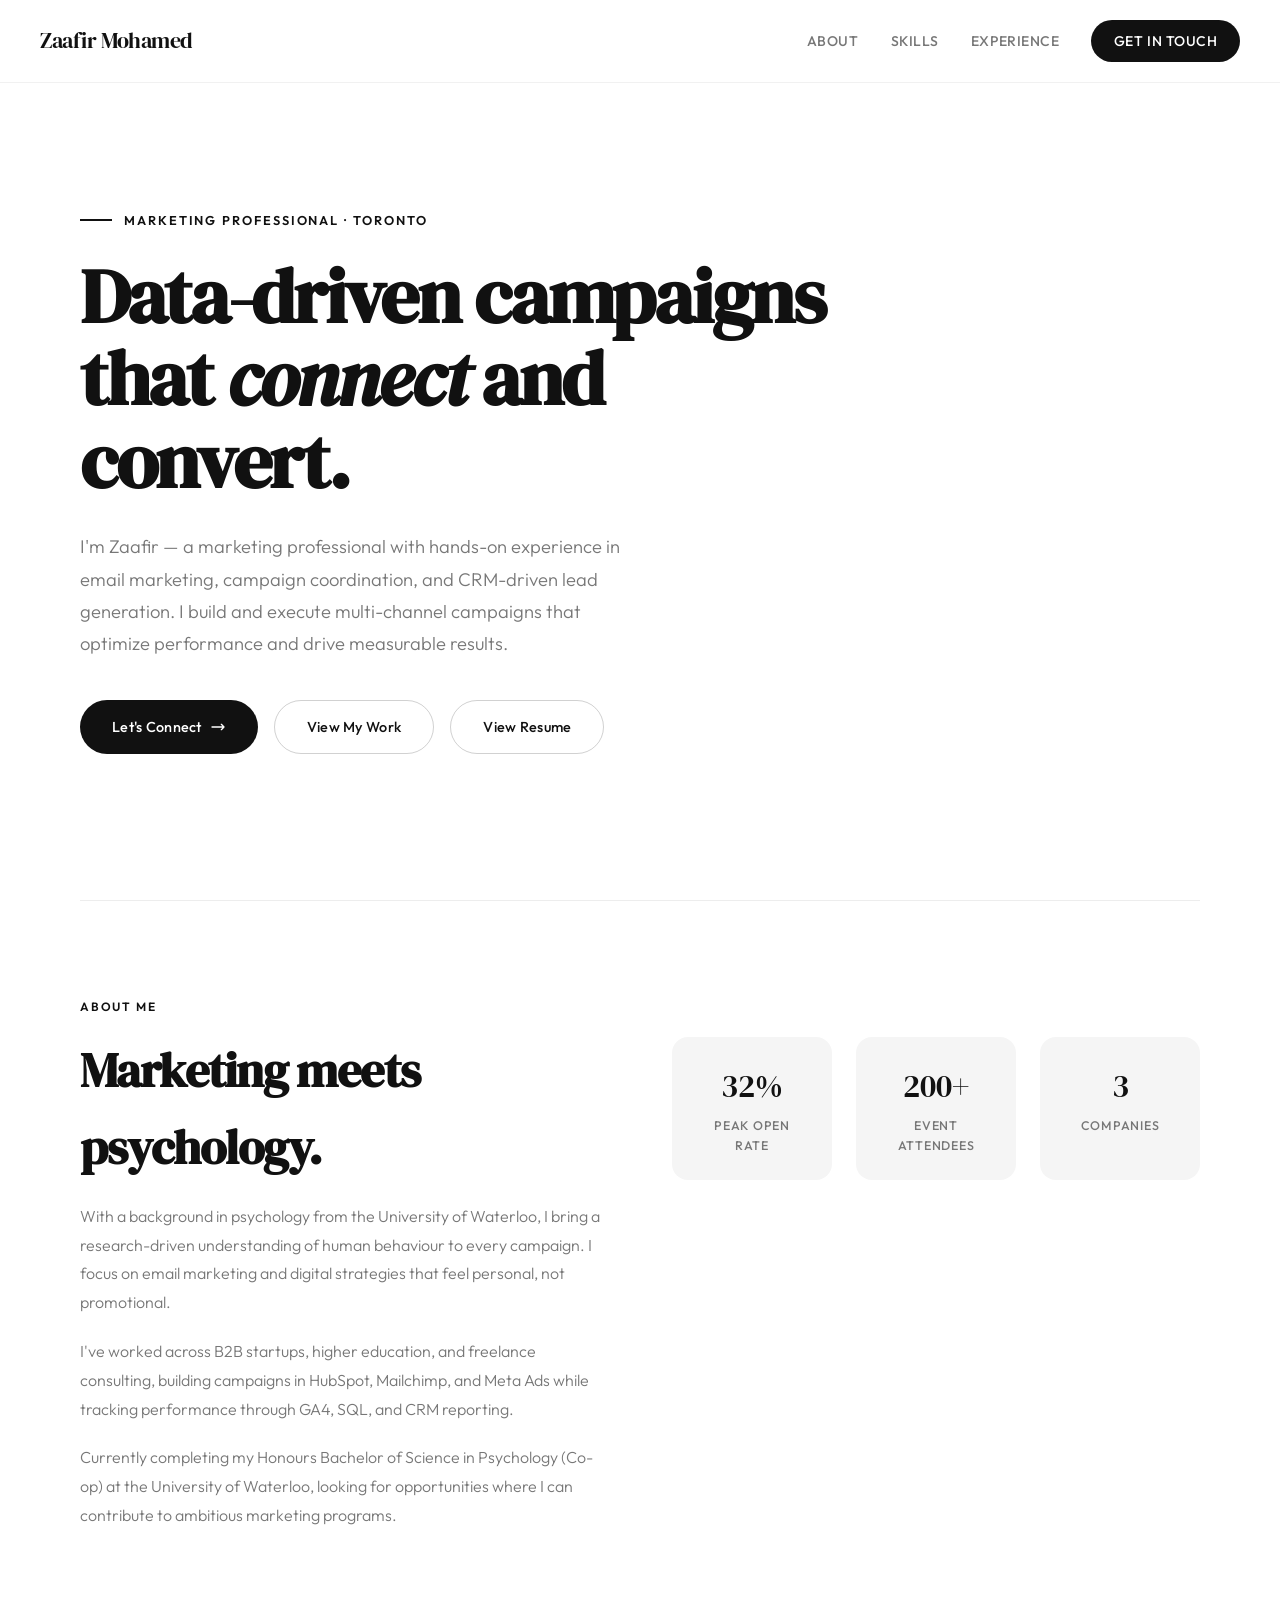
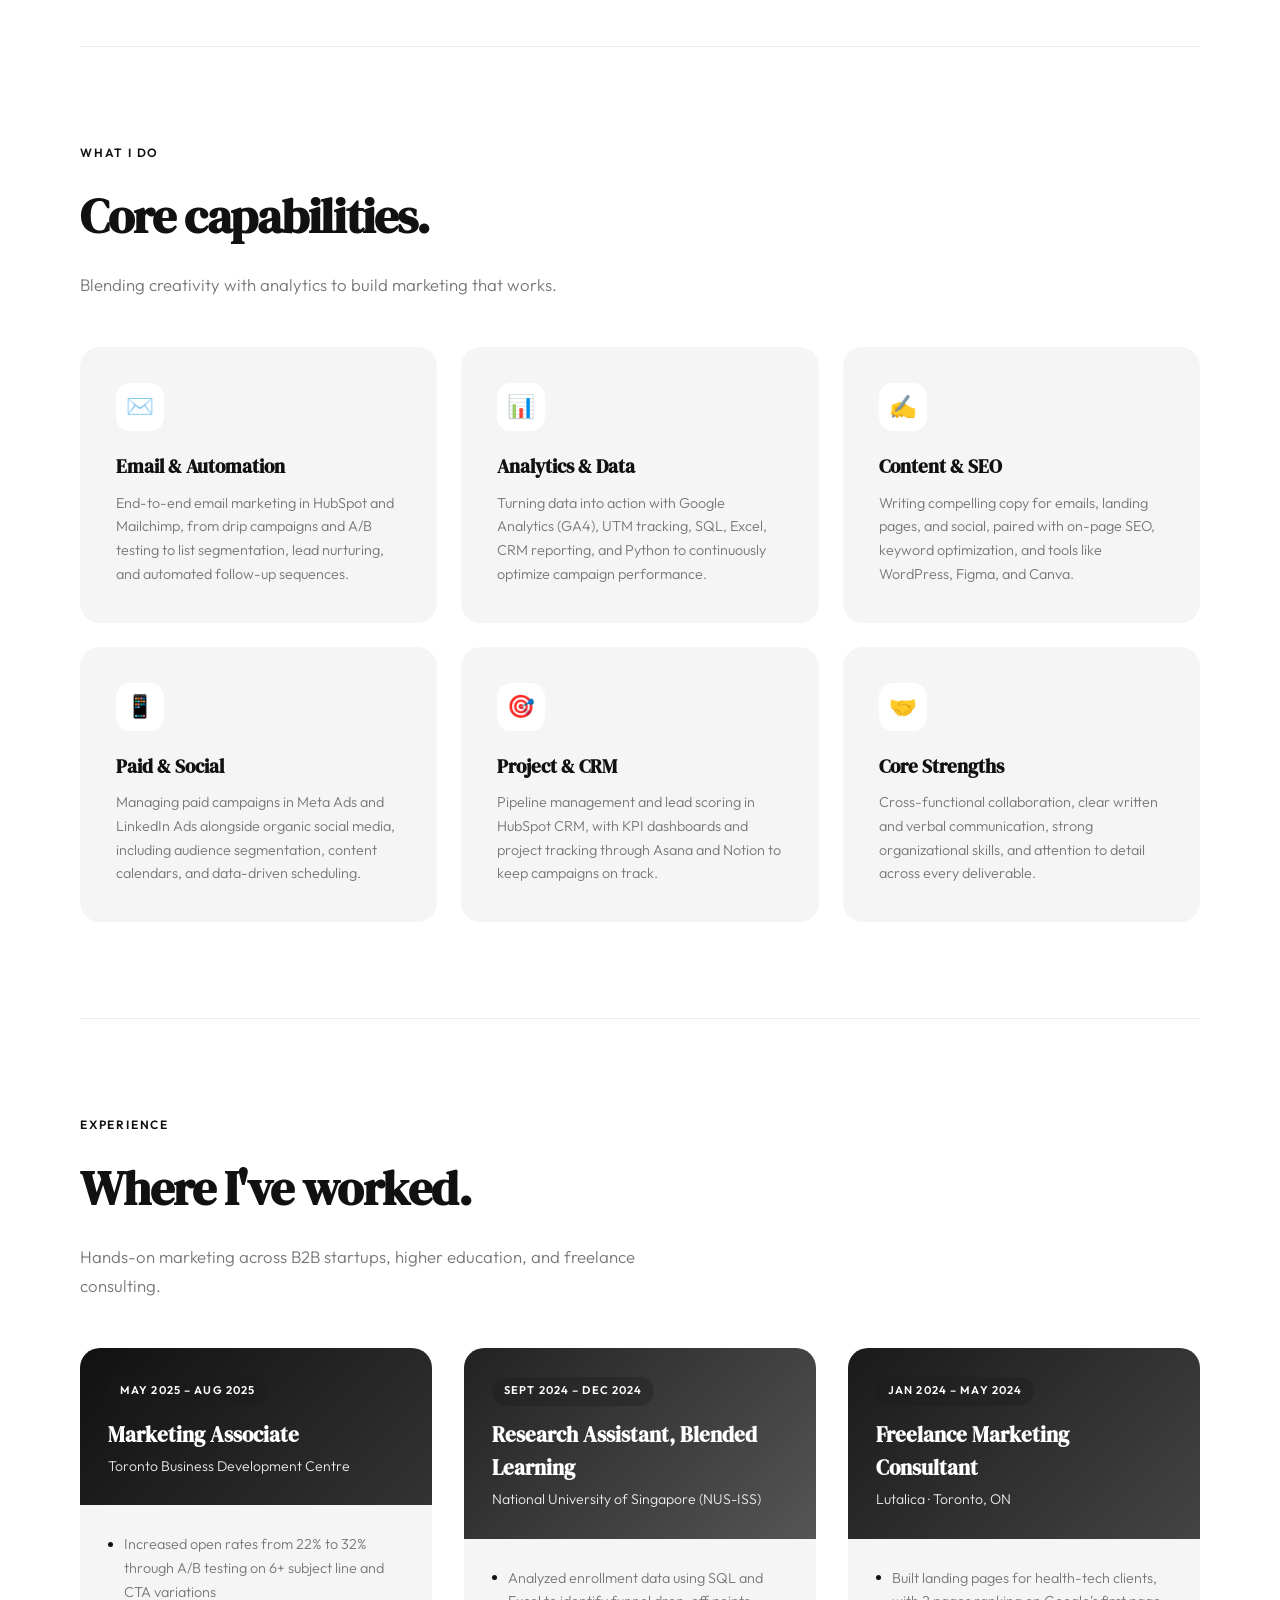
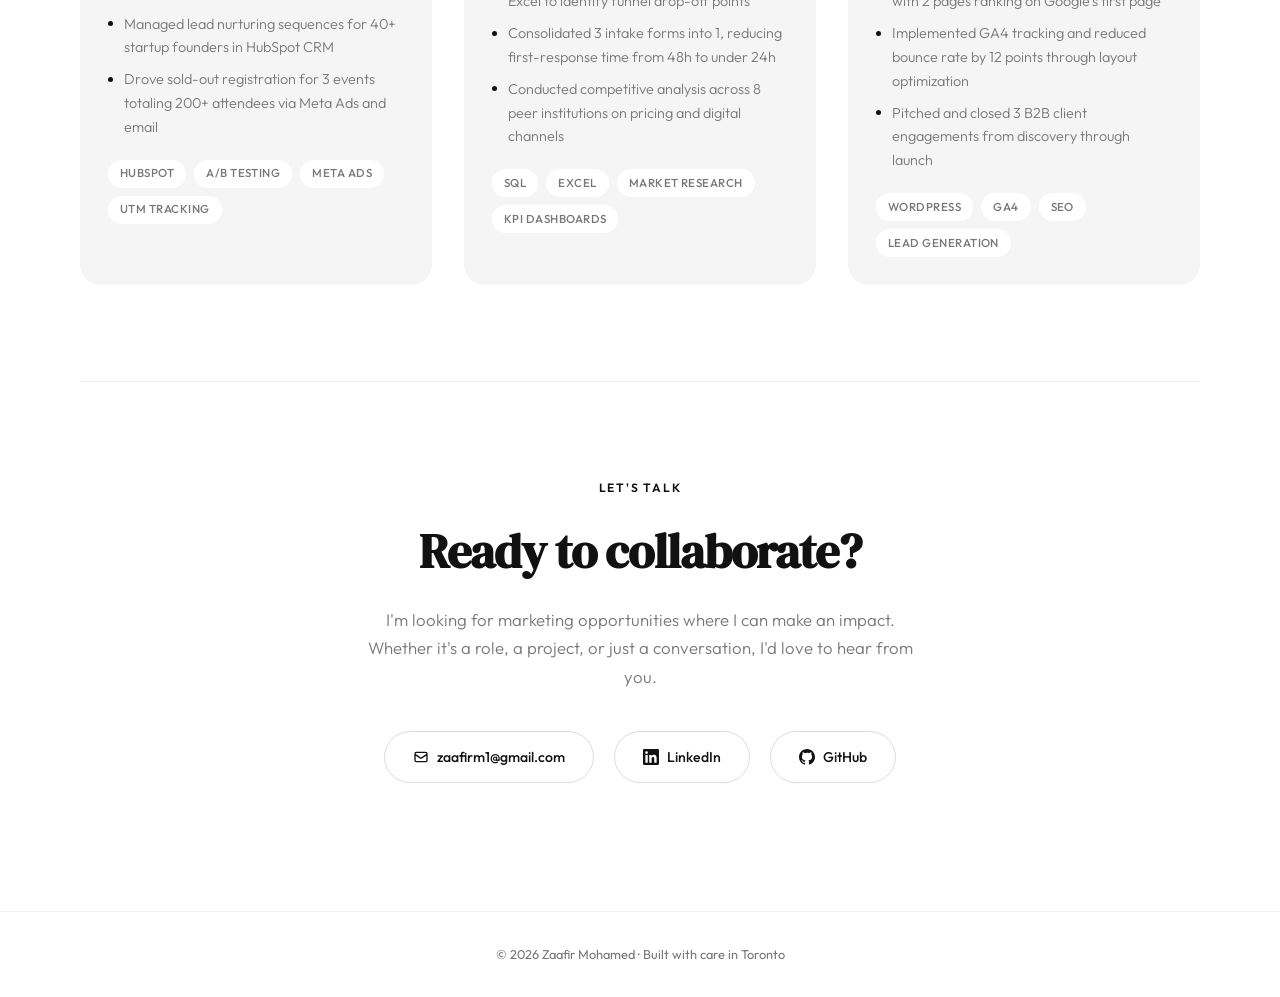
==== commit bc88cddb: "Fix links, monochrome theme, remove em-dashes, add resume button" ====
--- a/index.html
+++ b/index.html
@@ -51,6 +51,7 @@
                     <svg xmlns="http://www.w3.org/2000/svg" fill="none" viewBox="0 0 24 24" stroke="currentColor" stroke-width="2" aria-hidden="true"><path stroke-linecap="round" stroke-linejoin="round" d="M17 8l4 4m0 0l-4 4m4-4H3"/></svg>
                 </a>
                 <a href="#experience" class="btn btn-outline">View My Work</a>
+                <a href="resume.pdf" target="_blank" class="btn btn-outline">View Resume</a>
             </div>
         </div>
     </section>
@@ -68,7 +69,7 @@
                         With a background in psychology from the University of Waterloo, I bring a research-driven understanding of human behaviour to every campaign. I focus on email marketing and digital strategies that feel personal, not promotional.
                     </p>
                     <p>
-                        I've worked across B2B startups, higher education, and freelance consulting — building campaigns in HubSpot, Mailchimp, and Meta Ads while tracking performance through GA4, SQL, and CRM reporting.
+                        I've worked across B2B startups, higher education, and freelance consulting, building campaigns in HubSpot, Mailchimp, and Meta Ads while tracking performance through GA4, SQL, and CRM reporting.
                     </p>
                     <p>
                         Currently completing my Honours Bachelor of Science in Psychology (Co-op) at the University of Waterloo, looking for opportunities where I can contribute to ambitious marketing programs.
@@ -107,7 +108,7 @@
             <div class="skill-card fade-up">
                 <div class="skill-icon" aria-hidden="true">✉️</div>
                 <h3>Email & Automation</h3>
-                <p>End-to-end email marketing in HubSpot and Mailchimp — from drip campaigns and A/B testing to list segmentation, lead nurturing, and automated follow-up sequences.</p>
+                <p>End-to-end email marketing in HubSpot and Mailchimp, from drip campaigns and A/B testing to list segmentation, lead nurturing, and automated follow-up sequences.</p>
             </div>
             <div class="skill-card fade-up" style="transition-delay: 0.1s;">
                 <div class="skill-icon" aria-hidden="true">📊</div>
@@ -117,12 +118,12 @@
             <div class="skill-card fade-up" style="transition-delay: 0.2s;">
                 <div class="skill-icon" aria-hidden="true">✍️</div>
                 <h3>Content & SEO</h3>
-                <p>Writing compelling copy for emails, landing pages, and social — paired with on-page SEO, keyword optimization, and tools like WordPress, Figma, and Canva.</p>
+                <p>Writing compelling copy for emails, landing pages, and social, paired with on-page SEO, keyword optimization, and tools like WordPress, Figma, and Canva.</p>
             </div>
             <div class="skill-card fade-up" style="transition-delay: 0.3s;">
                 <div class="skill-icon" aria-hidden="true">📱</div>
                 <h3>Paid & Social</h3>
-                <p>Managing paid campaigns in Meta Ads and LinkedIn Ads alongside organic social media — audience segmentation, content calendars, and data-driven scheduling.</p>
+                <p>Managing paid campaigns in Meta Ads and LinkedIn Ads alongside organic social media, including audience segmentation, content calendars, and data-driven scheduling.</p>
             </div>
             <div class="skill-card fade-up" style="transition-delay: 0.4s;">
                 <div class="skill-icon" aria-hidden="true">🎯</div>
@@ -148,7 +149,7 @@
         </div>
         <div class="experience-grid">
             <article class="experience-card fade-up">
-                <div class="experience-header" style="background: linear-gradient(135deg, #c45d3e, #e8a690);">
+                <div class="experience-header" style="background: linear-gradient(135deg, #111111, #333333);">
                     <span class="experience-date">May 2025 – Aug 2025</span>
                     <h3>Marketing Associate</h3>
                     <p class="experience-company">Toronto Business Development Centre</p>
@@ -168,7 +169,7 @@
                 </div>
             </article>
             <article class="experience-card fade-up" style="transition-delay: 0.1s;">
-                <div class="experience-header" style="background: linear-gradient(135deg, #2d4a3e, #5b8a72);">
+                <div class="experience-header" style="background: linear-gradient(135deg, #222222, #555555);">
                     <span class="experience-date">Sept 2024 – Dec 2024</span>
                     <h3>Research Assistant, Blended Learning</h3>
                     <p class="experience-company">National University of Singapore (NUS-ISS)</p>
@@ -188,14 +189,14 @@
                 </div>
             </article>
             <article class="experience-card fade-up" style="transition-delay: 0.2s;">
-                <div class="experience-header" style="background: linear-gradient(135deg, #3a3a5c, #7b7bb5);">
+                <div class="experience-header" style="background: linear-gradient(135deg, #1a1a1a, #444444);">
                     <span class="experience-date">Jan 2024 – May 2024</span>
                     <h3>Freelance Marketing Consultant</h3>
                     <p class="experience-company">Lutalica · Toronto, ON</p>
                 </div>
                 <div class="experience-body">
                     <ul class="experience-highlights">
-                        <li>Built landing pages for health-tech clients — 2 pages ranked on Google's first page</li>
+                        <li>Built landing pages for health-tech clients, with 2 pages ranking on Google's first page</li>
                         <li>Implemented GA4 tracking and reduced bounce rate by 12 points through layout optimization</li>
                         <li>Pitched and closed 3 B2B client engagements from discovery through launch</li>
                     </ul>
@@ -217,17 +218,17 @@
         <div class="fade-up">
             <div class="section-tag">Let's Talk</div>
             <h2 class="section-title">Ready to collaborate?</h2>
-            <p class="section-desc">I'm looking for marketing opportunities where I can make an impact. Whether it's a role, a project, or just a conversation — I'd love to hear from you.</p>
+            <p class="section-desc">I'm looking for marketing opportunities where I can make an impact. Whether it's a role, a project, or just a conversation, I'd love to hear from you.</p>
             <div class="contact-links">
                 <a href="mailto:zaafirm1@gmail.com" aria-label="Send email to Zaafir">
                     <svg xmlns="http://www.w3.org/2000/svg" fill="none" viewBox="0 0 24 24" stroke="currentColor" stroke-width="2" aria-hidden="true"><path stroke-linecap="round" stroke-linejoin="round" d="M3 8l7.89 5.26a2 2 0 002.22 0L21 8M5 19h14a2 2 0 002-2V7a2 2 0 00-2-2H5a2 2 0 00-2 2v10a2 2 0 002 2z"/></svg>
                     zaafirm1@gmail.com
                 </a>
-                <a href="https://linkedin.com/in/zafmohamed" target="_blank" rel="noopener" aria-label="Zaafir's LinkedIn profile">
+                <a href="https://www.linkedin.com/in/zaafir-mohamed/" target="_blank" rel="noopener" aria-label="Zaafir's LinkedIn profile">
                     <svg xmlns="http://www.w3.org/2000/svg" viewBox="0 0 24 24" fill="currentColor" aria-hidden="true"><path d="M20.447 20.452h-3.554v-5.569c0-1.328-.027-3.037-1.852-3.037-1.853 0-2.136 1.445-2.136 2.939v5.667H9.351V9h3.414v1.561h.046c.477-.9 1.637-1.85 3.37-1.85 3.601 0 4.267 2.37 4.267 5.455v6.286zM5.337 7.433a2.062 2.062 0 01-2.063-2.065 2.064 2.064 0 112.063 2.065zm1.782 13.019H3.555V9h3.564v11.452zM22.225 0H1.771C.792 0 0 .774 0 1.729v20.542C0 23.227.792 24 1.771 24h20.451C23.2 24 24 23.227 24 22.271V1.729C24 .774 23.2 0 22.222 0h.003z"/></svg>
                     LinkedIn
                 </a>
-                <a href="https://github.com/zafmohamed" target="_blank" rel="noopener" aria-label="Zaafir's GitHub profile">
+                <a href="https://github.com/sciencescepter" target="_blank" rel="noopener" aria-label="Zaafir's GitHub profile">
                     <svg xmlns="http://www.w3.org/2000/svg" viewBox="0 0 24 24" fill="currentColor" aria-hidden="true"><path d="M12 0c-6.626 0-12 5.373-12 12 0 5.302 3.438 9.8 8.207 11.387.599.111.793-.261.793-.577v-2.234c-3.338.726-4.033-1.416-4.033-1.416-.546-1.387-1.333-1.756-1.333-1.756-1.089-.745.083-.729.083-.729 1.205.084 1.839 1.237 1.839 1.237 1.07 1.834 2.807 1.304 3.492.997.107-.775.418-1.305.762-1.604-2.665-.305-5.467-1.334-5.467-5.931 0-1.311.469-2.381 1.236-3.221-.124-.303-.535-1.524.117-3.176 0 0 1.008-.322 3.301 1.23A11.509 11.509 0 0112 5.803c1.02.005 2.047.138 3.006.404 2.291-1.552 3.297-1.23 3.297-1.23.653 1.653.242 2.874.118 3.176.77.84 1.235 1.911 1.235 3.221 0 4.609-2.807 5.624-5.479 5.921.43.372.823 1.102.823 2.222v3.293c0 .319.192.694.801.576C20.566 21.797 24 17.3 24 12c0-6.627-5.373-12-12-12z"/></svg>
                     GitHub
                 </a>
--- a/styles.css
+++ b/styles.css
@@ -3,12 +3,12 @@
    ========================================================================== */
 
 :root {
-    --ink: #1a1a1a;
-    --paper: #f5f0eb;
-    --accent: #c45d3e;
-    --accent-light: #e8a690;
-    --muted: #8a8278;
-    --card: #ebe5de;
+    --ink: #111111;
+    --paper: #ffffff;
+    --accent: #111111;
+    --accent-light: #444444;
+    --muted: #777777;
+    --card: #f5f5f5;
     --white: #ffffff;
 
     --font-serif: 'DM Serif Display', serif;
@@ -79,12 +79,12 @@
     justify-content: space-between;
     align-items: center;
     backdrop-filter: blur(12px);
-    background: rgba(245, 240, 235, 0.85);
-    border-bottom: 1px solid rgba(26, 26, 26, 0.06);
+    background: rgba(255, 255, 255, 0.85);
+    border-bottom: 1px solid rgba(17, 17, 17, 0.06);
     transition: background var(--transition);
 }
 
-.navbar.scrolled { background: rgba(245, 240, 235, 0.95); }
+.navbar.scrolled { background: rgba(255, 255, 255, 0.95); }
 
 .nav-logo {
     font-family: var(--font-serif);
@@ -211,7 +211,7 @@
     background: var(--accent);
     color: var(--white);
     transform: translateY(-2px);
-    box-shadow: 0 8px 24px rgba(196, 93, 62, 0.25);
+    box-shadow: 0 8px 24px rgba(17, 17, 17, 0.2);
 }
 
 .btn-outline {
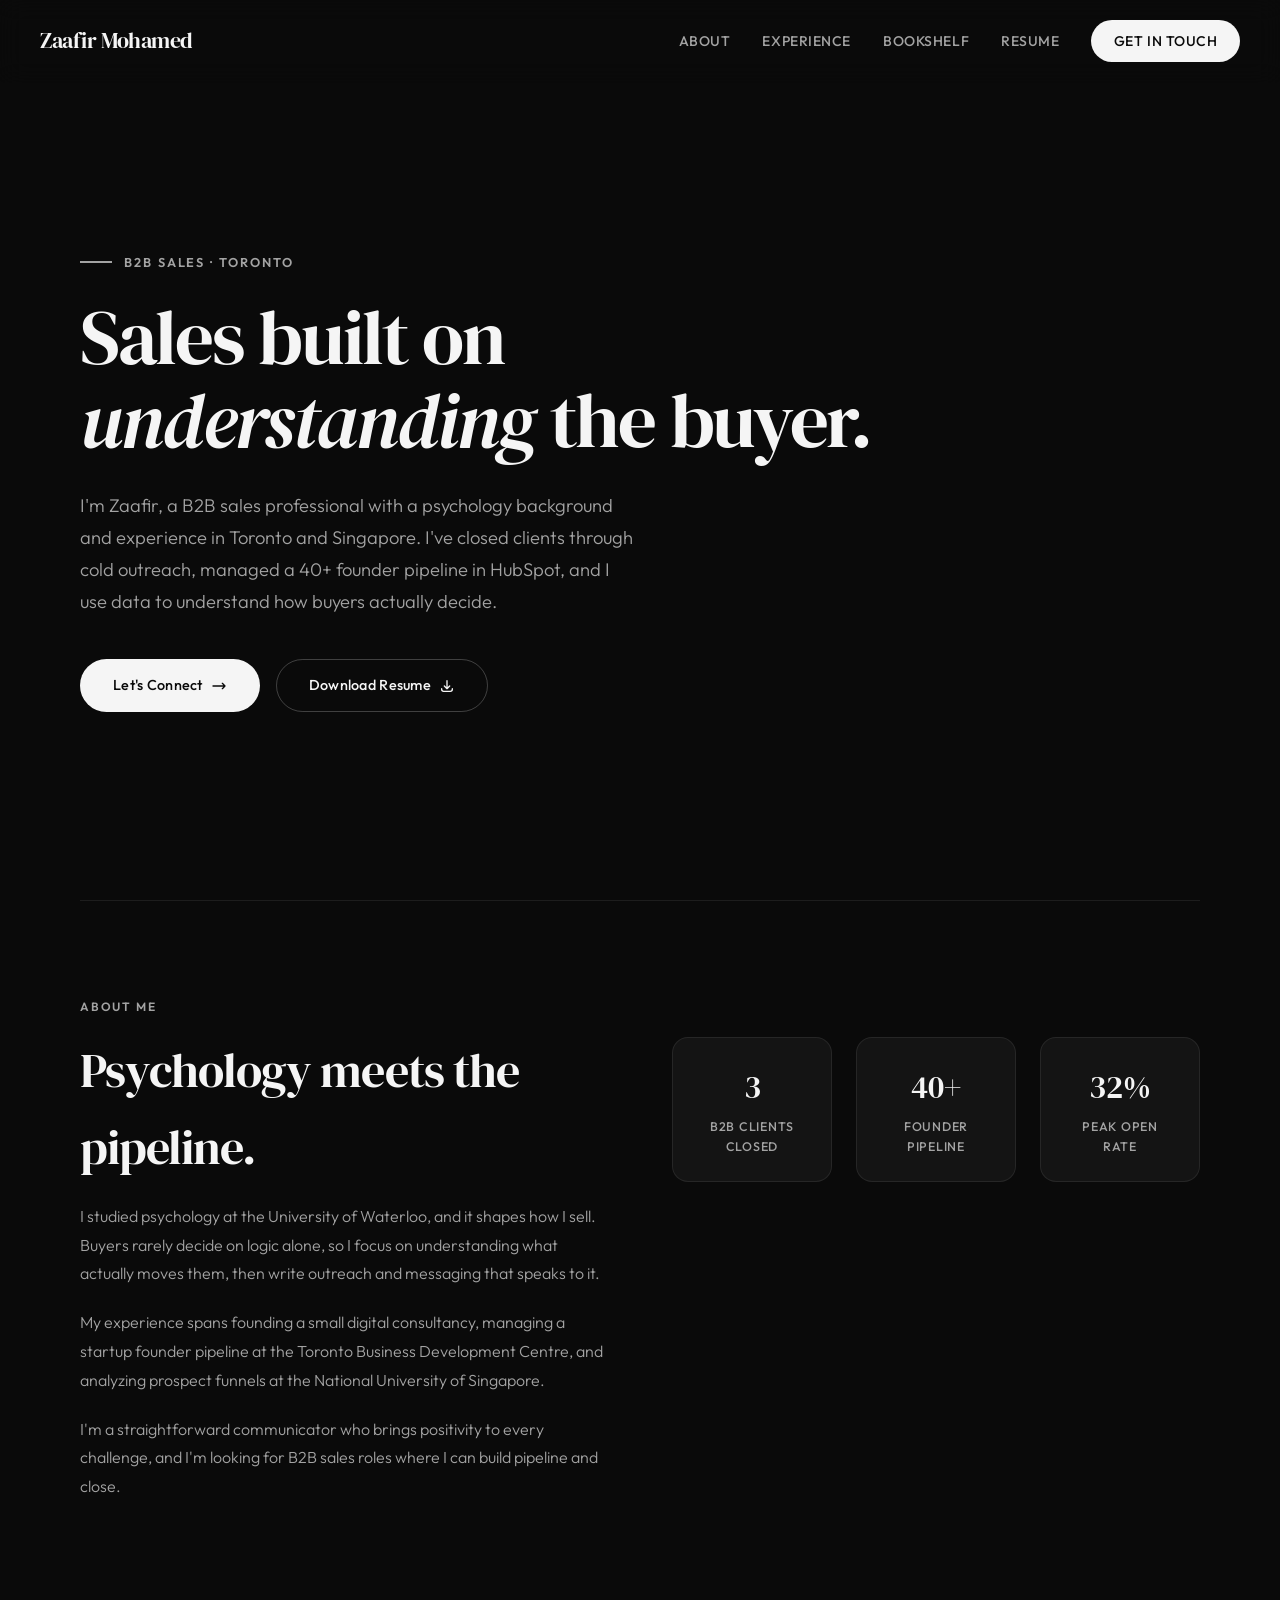
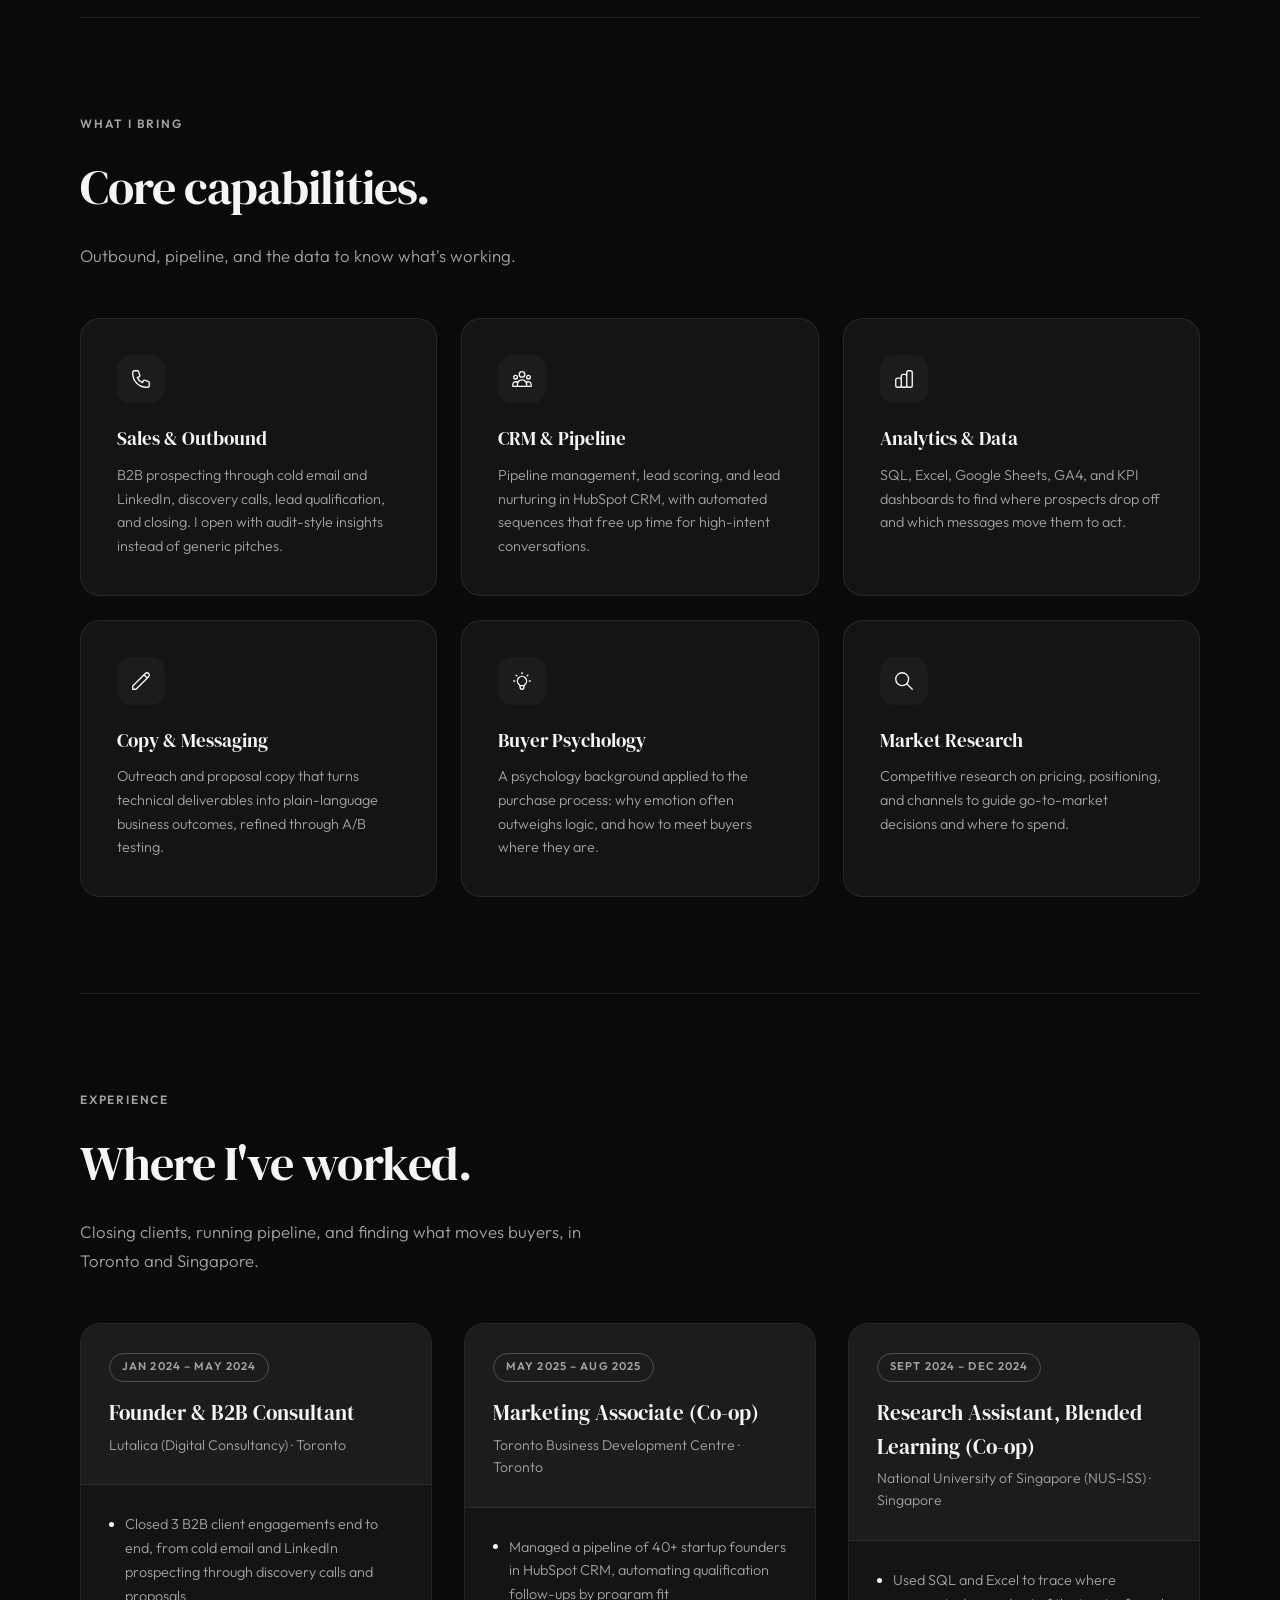
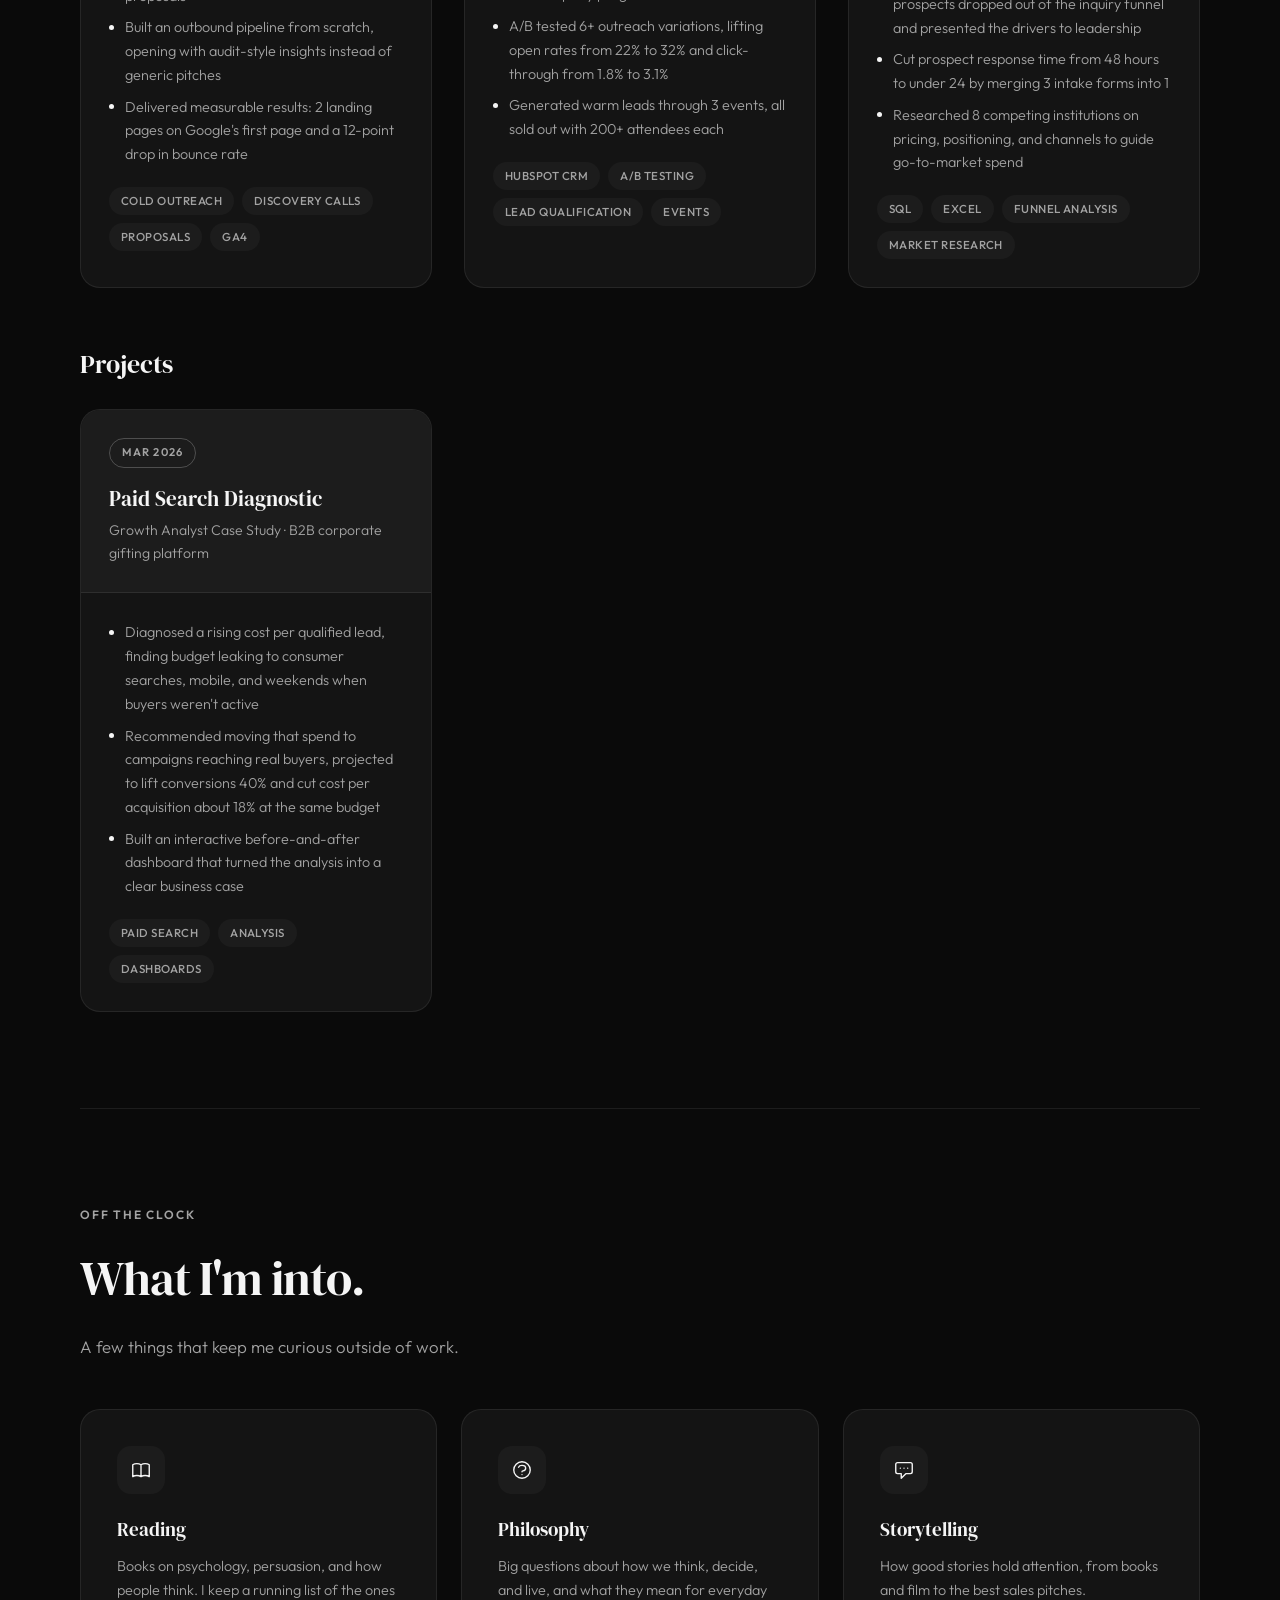
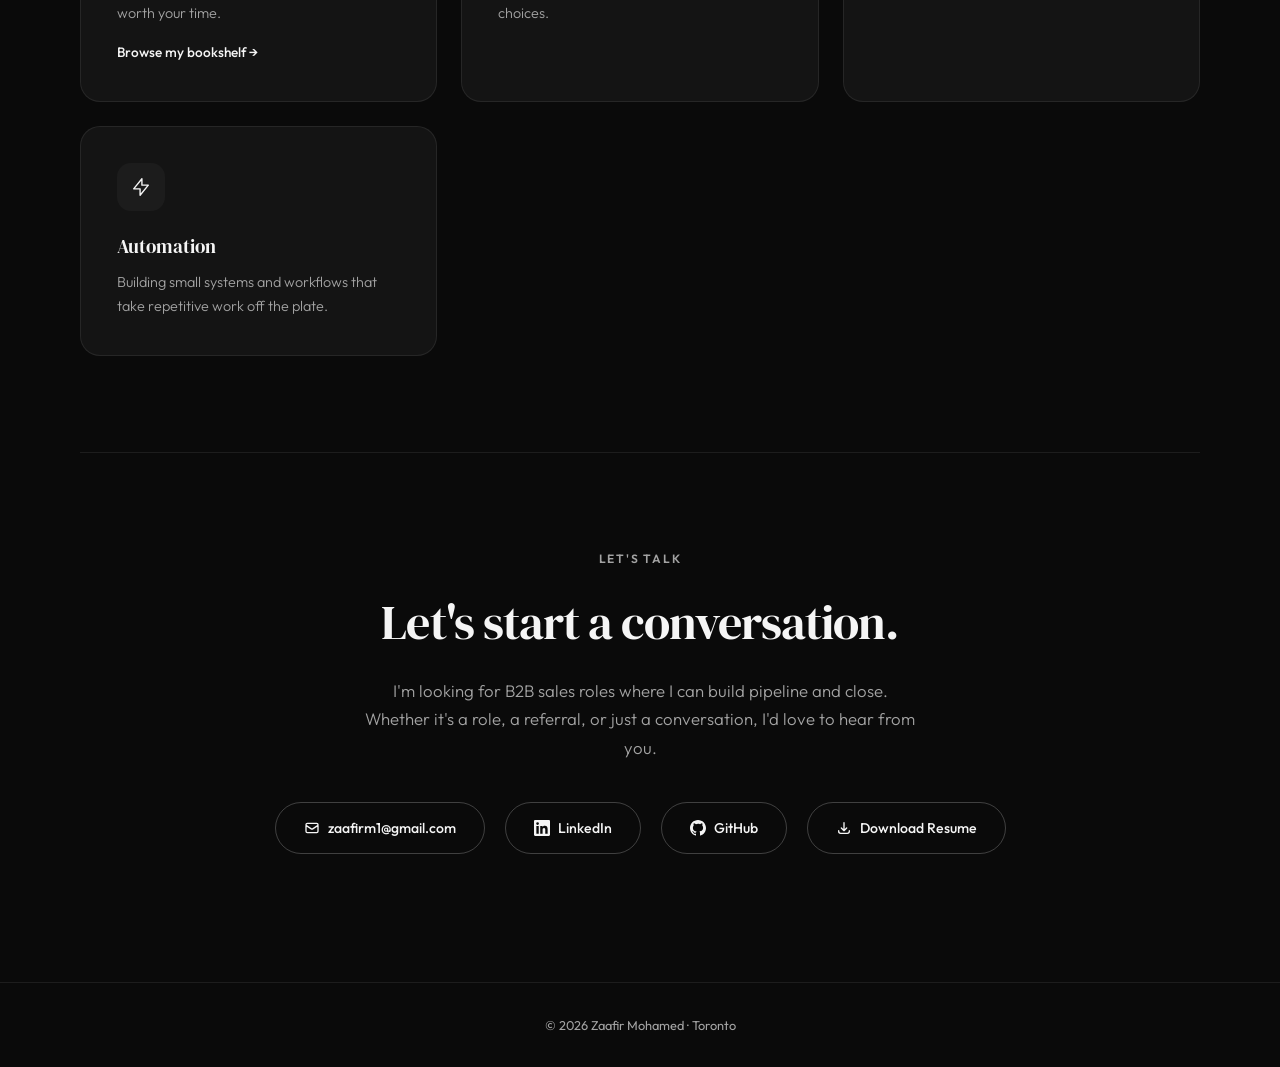
==== commit 29921cbd: "Update for sales resume, add dark theme, bookshelf page, and resume download - Rewrite content from " ====
--- a/index.html
+++ b/index.html
@@ -3,13 +3,13 @@
 <head>
     <meta charset="UTF-8">
     <meta name="viewport" content="width=device-width, initial-scale=1.0">
-    <title>Zaafir Mohamed — Marketing Professional</title>
-    <meta name="description" content="Zaafir Mohamed is a marketing professional in Toronto with hands-on experience in email marketing, campaign coordination, and CRM-driven lead generation.">
+    <title>Zaafir Mohamed | B2B Sales</title>
+    <meta name="description" content="Zaafir Mohamed is a B2B sales professional in Toronto with a psychology background, experience closing clients through cold outreach, and a data-driven approach to pipeline.">
     <meta name="author" content="Zaafir Mohamed">
 
     <!-- Open Graph -->
-    <meta property="og:title" content="Zaafir Mohamed — Marketing Professional">
-    <meta property="og:description" content="Marketing professional with hands-on experience in email marketing, campaign coordination, and CRM-driven lead generation.">
+    <meta property="og:title" content="Zaafir Mohamed | B2B Sales">
+    <meta property="og:description" content="B2B sales professional with a psychology background and experience in Toronto and Singapore.">
     <meta property="og:type" content="website">
     <meta property="og:url" content="https://zafmohamed.com">
 
@@ -18,19 +18,20 @@
     <link rel="preconnect" href="https://fonts.gstatic.com" crossorigin>
     <link href="https://fonts.googleapis.com/css2?family=DM+Serif+Display:ital@0;1&family=Outfit:wght@300;400;500;600&display=swap" rel="stylesheet">
 
-    <!-- Styles -->
-    <link rel="stylesheet" href="styles.css">
+    <link rel="stylesheet" href="css/styles.css">
+    <script>document.documentElement.classList.add('js');</script>
 </head>
 <body>
 
 <a href="#main" class="skip-link">Skip to main content</a>
 
 <nav id="navbar" class="navbar" aria-label="Primary navigation">
-    <a href="#" class="nav-logo">Zaafir Mohamed</a>
+    <a href="index.html" class="nav-logo">Zaafir Mohamed</a>
     <div class="nav-links">
         <a href="#about">About</a>
-        <a href="#skills">Skills</a>
         <a href="#experience">Experience</a>
+        <a href="books.html">Bookshelf</a>
+        <a href="resume.pdf" target="_blank" rel="noopener">Resume</a>
         <a href="#contact" class="cta-link">Get in Touch</a>
     </div>
 </nav>
@@ -40,18 +41,20 @@
     <!-- Hero -->
     <section class="hero" aria-label="Introduction">
         <div class="hero-content fade-up">
-            <div class="hero-tag">Marketing Professional · Toronto</div>
-            <h1>Data-driven campaigns that <em>connect</em> and convert.</h1>
+            <p class="eyebrow">B2B Sales · Toronto</p>
+            <h1>Sales built on <em>understanding</em> the buyer.</h1>
             <p class="hero-desc">
-                I'm Zaafir — a marketing professional with hands-on experience in email marketing, campaign coordination, and CRM-driven lead generation. I build and execute multi-channel campaigns that optimize performance and drive measurable results.
+                I'm Zaafir, a B2B sales professional with a psychology background and experience in Toronto and Singapore. I've closed clients through cold outreach, managed a 40+ founder pipeline in HubSpot, and I use data to understand how buyers actually decide.
             </p>
-            <div class="hero-actions">
+            <div class="btn-group">
                 <a href="#contact" class="btn btn-primary">
                     Let's Connect
                     <svg xmlns="http://www.w3.org/2000/svg" fill="none" viewBox="0 0 24 24" stroke="currentColor" stroke-width="2" aria-hidden="true"><path stroke-linecap="round" stroke-linejoin="round" d="M17 8l4 4m0 0l-4 4m4-4H3"/></svg>
                 </a>
-                <a href="#experience" class="btn btn-outline">View My Work</a>
-                <a href="resume.pdf" target="_blank" class="btn btn-outline">View Resume</a>
+                <a href="resume.pdf" download="Zaafir_Mohamed_Resume.pdf" class="btn btn-outline">
+                    Download Resume
+                    <svg xmlns="http://www.w3.org/2000/svg" fill="none" viewBox="0 0 24 24" stroke="currentColor" stroke-width="2" aria-hidden="true"><path stroke-linecap="round" stroke-linejoin="round" d="M4 16v1a3 3 0 003 3h10a3 3 0 003-3v-1m-4-4l-4 4m0 0l-4-4m4 4V4"/></svg>
+                </a>
             </div>
         </div>
     </section>
@@ -62,34 +65,34 @@
     <section id="about" class="section">
         <div class="about-grid">
             <div class="fade-up">
-                <div class="section-tag">About Me</div>
-                <h2 class="section-title">Marketing meets psychology.</h2>
+                <p class="eyebrow">About Me</p>
+                <h2 class="section-title">Psychology meets the pipeline.</h2>
                 <div class="about-text">
                     <p>
-                        With a background in psychology from the University of Waterloo, I bring a research-driven understanding of human behaviour to every campaign. I focus on email marketing and digital strategies that feel personal, not promotional.
+                        I studied psychology at the University of Waterloo, and it shapes how I sell. Buyers rarely decide on logic alone, so I focus on understanding what actually moves them, then write outreach and messaging that speaks to it.
                     </p>
                     <p>
-                        I've worked across B2B startups, higher education, and freelance consulting, building campaigns in HubSpot, Mailchimp, and Meta Ads while tracking performance through GA4, SQL, and CRM reporting.
+                        My experience spans founding a small digital consultancy, managing a startup founder pipeline at the Toronto Business Development Centre, and analyzing prospect funnels at the National University of Singapore.
                     </p>
                     <p>
-                        Currently completing my Honours Bachelor of Science in Psychology (Co-op) at the University of Waterloo, looking for opportunities where I can contribute to ambitious marketing programs.
+                        I'm a straightforward communicator who brings positivity to every challenge, and I'm looking for B2B sales roles where I can build pipeline and close.
                     </p>
                 </div>
             </div>
-            <div class="fade-up" style="transition-delay: 0.15s;">
+            <div class="fade-up">
                 <div class="stats-row">
+                    <div class="stat">
+                        <div class="stat-num">3</div>
+                        <div class="stat-label">B2B Clients Closed</div>
+                    </div>
+                    <div class="stat">
+                        <div class="stat-num">40+</div>
+                        <div class="stat-label">Founder Pipeline</div>
+                    </div>
                     <div class="stat">
                         <div class="stat-num">32%</div>
                         <div class="stat-label">Peak Open Rate</div>
                     </div>
-                    <div class="stat">
-                        <div class="stat-num">200+</div>
-                        <div class="stat-label">Event Attendees</div>
-                    </div>
-                    <div class="stat">
-                        <div class="stat-num">3</div>
-                        <div class="stat-label">Companies</div>
-                    </div>
                 </div>
             </div>
         </div>
@@ -100,111 +103,134 @@
     <!-- Skills -->
     <section id="skills" class="section">
         <div class="fade-up">
-            <div class="section-tag">What I Do</div>
+            <p class="eyebrow">What I Bring</p>
             <h2 class="section-title">Core capabilities.</h2>
-            <p class="section-desc">Blending creativity with analytics to build marketing that works.</p>
-        </div>
-        <div class="skills-grid">
-            <div class="skill-card fade-up">
-                <div class="skill-icon" aria-hidden="true">✉️</div>
-                <h3>Email & Automation</h3>
-                <p>End-to-end email marketing in HubSpot and Mailchimp, from drip campaigns and A/B testing to list segmentation, lead nurturing, and automated follow-up sequences.</p>
-            </div>
-            <div class="skill-card fade-up" style="transition-delay: 0.1s;">
-                <div class="skill-icon" aria-hidden="true">📊</div>
-                <h3>Analytics & Data</h3>
-                <p>Turning data into action with Google Analytics (GA4), UTM tracking, SQL, Excel, CRM reporting, and Python to continuously optimize campaign performance.</p>
-            </div>
-            <div class="skill-card fade-up" style="transition-delay: 0.2s;">
-                <div class="skill-icon" aria-hidden="true">✍️</div>
-                <h3>Content & SEO</h3>
-                <p>Writing compelling copy for emails, landing pages, and social, paired with on-page SEO, keyword optimization, and tools like WordPress, Figma, and Canva.</p>
-            </div>
-            <div class="skill-card fade-up" style="transition-delay: 0.3s;">
-                <div class="skill-icon" aria-hidden="true">📱</div>
-                <h3>Paid & Social</h3>
-                <p>Managing paid campaigns in Meta Ads and LinkedIn Ads alongside organic social media, including audience segmentation, content calendars, and data-driven scheduling.</p>
-            </div>
-            <div class="skill-card fade-up" style="transition-delay: 0.4s;">
-                <div class="skill-icon" aria-hidden="true">🎯</div>
-                <h3>Project & CRM</h3>
-                <p>Pipeline management and lead scoring in HubSpot CRM, with KPI dashboards and project tracking through Asana and Notion to keep campaigns on track.</p>
-            </div>
-            <div class="skill-card fade-up" style="transition-delay: 0.5s;">
-                <div class="skill-icon" aria-hidden="true">🤝</div>
-                <h3>Core Strengths</h3>
-                <p>Cross-functional collaboration, clear written and verbal communication, strong organizational skills, and attention to detail across every deliverable.</p>
-            </div>
-        </div>
-    </section>
-
-    <div class="divider"><hr></div>
-
-    <!-- Experience -->
+            <p class="section-desc">Outbound, pipeline, and the data to know what's working.</p>
+        </div>
+        <div class="grid">
+            <div class="card fade-up">
+                <div class="card-icon"><svg xmlns="http://www.w3.org/2000/svg" fill="none" viewBox="0 0 24 24" stroke="currentColor" stroke-width="1.5" aria-hidden="true"><path stroke-linecap="round" stroke-linejoin="round" d="M3 5a2 2 0 012-2h3.28a1 1 0 01.948.684l1.498 4.493a1 1 0 01-.502 1.21l-2.257 1.13a11.042 11.042 0 005.516 5.516l1.13-2.257a1 1 0 011.21-.502l4.493 1.498a1 1 0 01.684.949V19a2 2 0 01-2 2h-1C9.716 21 3 14.284 3 6V5z"/></svg></div>
+                <h3 class="card-title">Sales & Outbound</h3>
+                <p class="card-text">B2B prospecting through cold email and LinkedIn, discovery calls, lead qualification, and closing. I open with audit-style insights instead of generic pitches.</p>
+            </div>
+            <div class="card fade-up">
+                <div class="card-icon"><svg xmlns="http://www.w3.org/2000/svg" fill="none" viewBox="0 0 24 24" stroke="currentColor" stroke-width="1.5" aria-hidden="true"><path stroke-linecap="round" stroke-linejoin="round" d="M17 20h5v-2a3 3 0 00-5.356-1.857M17 20H7m10 0v-2c0-.656-.126-1.283-.356-1.857M7 20H2v-2a3 3 0 015.356-1.857M7 20v-2c0-.656.126-1.283.356-1.857m0 0a5.002 5.002 0 019.288 0M15 7a3 3 0 11-6 0 3 3 0 016 0zm6 3a2 2 0 11-4 0 2 2 0 014 0zM7 10a2 2 0 11-4 0 2 2 0 014 0z"/></svg></div>
+                <h3 class="card-title">CRM & Pipeline</h3>
+                <p class="card-text">Pipeline management, lead scoring, and lead nurturing in HubSpot CRM, with automated sequences that free up time for high-intent conversations.</p>
+            </div>
+            <div class="card fade-up">
+                <div class="card-icon"><svg xmlns="http://www.w3.org/2000/svg" fill="none" viewBox="0 0 24 24" stroke="currentColor" stroke-width="1.5" aria-hidden="true"><path stroke-linecap="round" stroke-linejoin="round" d="M9 19v-6a2 2 0 00-2-2H5a2 2 0 00-2 2v6a2 2 0 002 2h2a2 2 0 002-2zm0 0V9a2 2 0 012-2h2a2 2 0 012 2v10m-6 0a2 2 0 002 2h2a2 2 0 002-2m0 0V5a2 2 0 012-2h2a2 2 0 012 2v14a2 2 0 01-2 2h-2a2 2 0 01-2-2z"/></svg></div>
+                <h3 class="card-title">Analytics & Data</h3>
+                <p class="card-text">SQL, Excel, Google Sheets, GA4, and KPI dashboards to find where prospects drop off and which messages move them to act.</p>
+            </div>
+            <div class="card fade-up">
+                <div class="card-icon"><svg xmlns="http://www.w3.org/2000/svg" fill="none" viewBox="0 0 24 24" stroke="currentColor" stroke-width="1.5" aria-hidden="true"><path stroke-linecap="round" stroke-linejoin="round" d="M15.232 5.232l3.536 3.536m-2.036-5.036a2.5 2.5 0 113.536 3.536L6.5 21.036H3v-3.572L16.732 3.732z"/></svg></div>
+                <h3 class="card-title">Copy & Messaging</h3>
+                <p class="card-text">Outreach and proposal copy that turns technical deliverables into plain-language business outcomes, refined through A/B testing.</p>
+            </div>
+            <div class="card fade-up">
+                <div class="card-icon"><svg xmlns="http://www.w3.org/2000/svg" fill="none" viewBox="0 0 24 24" stroke="currentColor" stroke-width="1.5" aria-hidden="true"><path stroke-linecap="round" stroke-linejoin="round" d="M9.663 17h4.673M12 3v1m6.364 1.636l-.707.707M21 12h-1M4 12H3m3.343-5.657l-.707-.707m2.828 9.9a5 5 0 117.072 0l-.548.547A3.374 3.374 0 0014 18.469V19a2 2 0 11-4 0v-.531c0-.895-.356-1.754-.988-2.386l-.548-.547z"/></svg></div>
+                <h3 class="card-title">Buyer Psychology</h3>
+                <p class="card-text">A psychology background applied to the purchase process: why emotion often outweighs logic, and how to meet buyers where they are.</p>
+            </div>
+            <div class="card fade-up">
+                <div class="card-icon"><svg xmlns="http://www.w3.org/2000/svg" fill="none" viewBox="0 0 24 24" stroke="currentColor" stroke-width="1.5" aria-hidden="true"><path stroke-linecap="round" stroke-linejoin="round" d="M21 21l-6-6m2-5a7 7 0 11-14 0 7 7 0 0114 0z"/></svg></div>
+                <h3 class="card-title">Market Research</h3>
+                <p class="card-text">Competitive research on pricing, positioning, and channels to guide go-to-market decisions and where to spend.</p>
+            </div>
+        </div>
+    </section>
+
+    <div class="divider"><hr></div>
+
+    <!-- Experience & Projects -->
     <section id="experience" class="section">
         <div class="fade-up">
-            <div class="section-tag">Experience</div>
+            <p class="eyebrow">Experience</p>
             <h2 class="section-title">Where I've worked.</h2>
-            <p class="section-desc">Hands-on marketing across B2B startups, higher education, and freelance consulting.</p>
-        </div>
-        <div class="experience-grid">
-            <article class="experience-card fade-up">
-                <div class="experience-header" style="background: linear-gradient(135deg, #111111, #333333);">
-                    <span class="experience-date">May 2025 – Aug 2025</span>
-                    <h3>Marketing Associate</h3>
-                    <p class="experience-company">Toronto Business Development Centre</p>
-                </div>
-                <div class="experience-body">
-                    <ul class="experience-highlights">
-                        <li>Increased open rates from 22% to 32% through A/B testing on 6+ subject line and CTA variations</li>
-                        <li>Managed lead nurturing sequences for 40+ startup founders in HubSpot CRM</li>
-                        <li>Drove sold-out registration for 3 events totaling 200+ attendees via Meta Ads and email</li>
+            <p class="section-desc">Closing clients, running pipeline, and finding what moves buyers, in Toronto and Singapore.</p>
+        </div>
+        <div class="grid grid--wide">
+            <article class="card card--flush fade-up">
+                <header class="card-header">
+                    <span class="card-date">Jan 2024 – May 2024</span>
+                    <h3 class="card-title">Founder & B2B Consultant</h3>
+                    <p class="card-subtitle">Lutalica (Digital Consultancy) · Toronto</p>
+                </header>
+                <div class="card-body">
+                    <ul class="highlights">
+                        <li>Closed 3 B2B client engagements end to end, from cold email and LinkedIn prospecting through discovery calls and proposals</li>
+                        <li>Built an outbound pipeline from scratch, opening with audit-style insights instead of generic pitches</li>
+                        <li>Delivered measurable results: 2 landing pages on Google's first page and a 12-point drop in bounce rate</li>
                     </ul>
-                    <div class="experience-tags">
-                        <span>HubSpot</span>
+                    <div class="tags">
+                        <span>Cold Outreach</span>
+                        <span>Discovery Calls</span>
+                        <span>Proposals</span>
+                        <span>GA4</span>
+                    </div>
+                </div>
+            </article>
+            <article class="card card--flush fade-up">
+                <header class="card-header">
+                    <span class="card-date">May 2025 – Aug 2025</span>
+                    <h3 class="card-title">Marketing Associate (Co-op)</h3>
+                    <p class="card-subtitle">Toronto Business Development Centre · Toronto</p>
+                </header>
+                <div class="card-body">
+                    <ul class="highlights">
+                        <li>Managed a pipeline of 40+ startup founders in HubSpot CRM, automating qualification follow-ups by program fit</li>
+                        <li>A/B tested 6+ outreach variations, lifting open rates from 22% to 32% and click-through from 1.8% to 3.1%</li>
+                        <li>Generated warm leads through 3 events, all sold out with 200+ attendees each</li>
+                    </ul>
+                    <div class="tags">
+                        <span>HubSpot CRM</span>
                         <span>A/B Testing</span>
-                        <span>Meta Ads</span>
-                        <span>UTM Tracking</span>
+                        <span>Lead Qualification</span>
+                        <span>Events</span>
                     </div>
                 </div>
             </article>
-            <article class="experience-card fade-up" style="transition-delay: 0.1s;">
-                <div class="experience-header" style="background: linear-gradient(135deg, #222222, #555555);">
-                    <span class="experience-date">Sept 2024 – Dec 2024</span>
-                    <h3>Research Assistant, Blended Learning</h3>
-                    <p class="experience-company">National University of Singapore (NUS-ISS)</p>
-                </div>
-                <div class="experience-body">
-                    <ul class="experience-highlights">
-                        <li>Analyzed enrollment data using SQL and Excel to identify funnel drop-off points</li>
-                        <li>Consolidated 3 intake forms into 1, reducing first-response time from 48h to under 24h</li>
-                        <li>Conducted competitive analysis across 8 peer institutions on pricing and digital channels</li>
+            <article class="card card--flush fade-up">
+                <header class="card-header">
+                    <span class="card-date">Sept 2024 – Dec 2024</span>
+                    <h3 class="card-title">Research Assistant, Blended Learning (Co-op)</h3>
+                    <p class="card-subtitle">National University of Singapore (NUS-ISS) · Singapore</p>
+                </header>
+                <div class="card-body">
+                    <ul class="highlights">
+                        <li>Used SQL and Excel to trace where prospects dropped out of the inquiry funnel and presented the drivers to leadership</li>
+                        <li>Cut prospect response time from 48 hours to under 24 by merging 3 intake forms into 1</li>
+                        <li>Researched 8 competing institutions on pricing, positioning, and channels to guide go-to-market spend</li>
                     </ul>
-                    <div class="experience-tags">
+                    <div class="tags">
                         <span>SQL</span>
                         <span>Excel</span>
+                        <span>Funnel Analysis</span>
                         <span>Market Research</span>
-                        <span>KPI Dashboards</span>
                     </div>
                 </div>
             </article>
-            <article class="experience-card fade-up" style="transition-delay: 0.2s;">
-                <div class="experience-header" style="background: linear-gradient(135deg, #1a1a1a, #444444);">
-                    <span class="experience-date">Jan 2024 – May 2024</span>
-                    <h3>Freelance Marketing Consultant</h3>
-                    <p class="experience-company">Lutalica · Toronto, ON</p>
-                </div>
-                <div class="experience-body">
-                    <ul class="experience-highlights">
-                        <li>Built landing pages for health-tech clients, with 2 pages ranking on Google's first page</li>
-                        <li>Implemented GA4 tracking and reduced bounce rate by 12 points through layout optimization</li>
-                        <li>Pitched and closed 3 B2B client engagements from discovery through launch</li>
+        </div>
+
+        <h3 class="subsection-title fade-up">Projects</h3>
+        <div class="grid grid--wide">
+            <article class="card card--flush fade-up">
+                <header class="card-header">
+                    <span class="card-date">Mar 2026</span>
+                    <h3 class="card-title">Paid Search Diagnostic</h3>
+                    <p class="card-subtitle">Growth Analyst Case Study · B2B corporate gifting platform</p>
+                </header>
+                <div class="card-body">
+                    <ul class="highlights">
+                        <li>Diagnosed a rising cost per qualified lead, finding budget leaking to consumer searches, mobile, and weekends when buyers weren't active</li>
+                        <li>Recommended moving that spend to campaigns reaching real buyers, projected to lift conversions 40% and cut cost per acquisition about 18% at the same budget</li>
+                        <li>Built an interactive before-and-after dashboard that turned the analysis into a clear business case</li>
                     </ul>
-                    <div class="experience-tags">
-                        <span>WordPress</span>
-                        <span>GA4</span>
-                        <span>SEO</span>
-                        <span>Lead Generation</span>
+                    <div class="tags">
+                        <span>Paid Search</span>
+                        <span>Analysis</span>
+                        <span>Dashboards</span>
                     </div>
                 </div>
             </article>
@@ -213,25 +239,63 @@
 
     <div class="divider"><hr></div>
 
+    <!-- Interests -->
+    <section id="interests" class="section">
+        <div class="fade-up">
+            <p class="eyebrow">Off the Clock</p>
+            <h2 class="section-title">What I'm into.</h2>
+            <p class="section-desc">A few things that keep me curious outside of work.</p>
+        </div>
+        <div class="grid">
+            <a href="books.html" class="card fade-up">
+                <div class="card-icon"><svg xmlns="http://www.w3.org/2000/svg" fill="none" viewBox="0 0 24 24" stroke="currentColor" stroke-width="1.5" aria-hidden="true"><path stroke-linecap="round" stroke-linejoin="round" d="M12 6.253v13m0-13C10.832 5.477 9.246 5 7.5 5S4.168 5.477 3 6.253v13C4.168 18.477 5.754 18 7.5 18s3.332.477 4.5 1.253m0-13C13.168 5.477 14.754 5 16.5 5c1.747 0 3.332.477 4.5 1.253v13C19.832 18.477 18.247 18 16.5 18c-1.746 0-3.332.477-4.5 1.253"/></svg></div>
+                <h3 class="card-title">Reading</h3>
+                <p class="card-text">Books on psychology, persuasion, and how people think. I keep a running list of the ones worth your time.</p>
+                <span class="card-link-label">Browse my bookshelf →</span>
+            </a>
+            <div class="card fade-up">
+                <div class="card-icon"><svg xmlns="http://www.w3.org/2000/svg" fill="none" viewBox="0 0 24 24" stroke="currentColor" stroke-width="1.5" aria-hidden="true"><path stroke-linecap="round" stroke-linejoin="round" d="M8.228 9c.549-1.165 2.03-2 3.772-2 2.21 0 4 1.343 4 3 0 1.4-1.278 2.575-3.006 2.907-.542.104-.994.54-.994 1.093m0 3h.01M21 12a9 9 0 11-18 0 9 9 0 0118 0z"/></svg></div>
+                <h3 class="card-title">Philosophy</h3>
+                <p class="card-text">Big questions about how we think, decide, and live, and what they mean for everyday choices.</p>
+            </div>
+            <div class="card fade-up">
+                <div class="card-icon"><svg xmlns="http://www.w3.org/2000/svg" fill="none" viewBox="0 0 24 24" stroke="currentColor" stroke-width="1.5" aria-hidden="true"><path stroke-linecap="round" stroke-linejoin="round" d="M8 10h.01M12 10h.01M16 10h.01M9 16H5a2 2 0 01-2-2V6a2 2 0 012-2h14a2 2 0 012 2v8a2 2 0 01-2 2h-5l-5 5v-5z"/></svg></div>
+                <h3 class="card-title">Storytelling</h3>
+                <p class="card-text">How good stories hold attention, from books and film to the best sales pitches.</p>
+            </div>
+            <div class="card fade-up">
+                <div class="card-icon"><svg xmlns="http://www.w3.org/2000/svg" fill="none" viewBox="0 0 24 24" stroke="currentColor" stroke-width="1.5" aria-hidden="true"><path stroke-linecap="round" stroke-linejoin="round" d="M13 10V3L4 14h7v7l9-11h-7z"/></svg></div>
+                <h3 class="card-title">Automation</h3>
+                <p class="card-text">Building small systems and workflows that take repetitive work off the plate.</p>
+            </div>
+        </div>
+    </section>
+
+    <div class="divider"><hr></div>
+
     <!-- Contact -->
-    <section id="contact" class="contact-section">
+    <section id="contact" class="section contact-section">
         <div class="fade-up">
-            <div class="section-tag">Let's Talk</div>
-            <h2 class="section-title">Ready to collaborate?</h2>
-            <p class="section-desc">I'm looking for marketing opportunities where I can make an impact. Whether it's a role, a project, or just a conversation, I'd love to hear from you.</p>
+            <p class="eyebrow">Let's Talk</p>
+            <h2 class="section-title">Let's start a conversation.</h2>
+            <p class="section-desc">I'm looking for B2B sales roles where I can build pipeline and close. Whether it's a role, a referral, or just a conversation, I'd love to hear from you.</p>
             <div class="contact-links">
-                <a href="mailto:zaafirm1@gmail.com" aria-label="Send email to Zaafir">
+                <a href="mailto:zaafirm1@gmail.com">
                     <svg xmlns="http://www.w3.org/2000/svg" fill="none" viewBox="0 0 24 24" stroke="currentColor" stroke-width="2" aria-hidden="true"><path stroke-linecap="round" stroke-linejoin="round" d="M3 8l7.89 5.26a2 2 0 002.22 0L21 8M5 19h14a2 2 0 002-2V7a2 2 0 00-2-2H5a2 2 0 00-2 2v10a2 2 0 002 2z"/></svg>
                     zaafirm1@gmail.com
                 </a>
-                <a href="https://www.linkedin.com/in/zaafir-mohamed/" target="_blank" rel="noopener" aria-label="Zaafir's LinkedIn profile">
+                <a href="https://www.linkedin.com/in/zaafir-mohamed/" target="_blank" rel="noopener">
                     <svg xmlns="http://www.w3.org/2000/svg" viewBox="0 0 24 24" fill="currentColor" aria-hidden="true"><path d="M20.447 20.452h-3.554v-5.569c0-1.328-.027-3.037-1.852-3.037-1.853 0-2.136 1.445-2.136 2.939v5.667H9.351V9h3.414v1.561h.046c.477-.9 1.637-1.85 3.37-1.85 3.601 0 4.267 2.37 4.267 5.455v6.286zM5.337 7.433a2.062 2.062 0 01-2.063-2.065 2.064 2.064 0 112.063 2.065zm1.782 13.019H3.555V9h3.564v11.452zM22.225 0H1.771C.792 0 0 .774 0 1.729v20.542C0 23.227.792 24 1.771 24h20.451C23.2 24 24 23.227 24 22.271V1.729C24 .774 23.2 0 22.222 0h.003z"/></svg>
                     LinkedIn
                 </a>
-                <a href="https://github.com/sciencescepter" target="_blank" rel="noopener" aria-label="Zaafir's GitHub profile">
+                <a href="https://github.com/sciencescepter" target="_blank" rel="noopener">
                     <svg xmlns="http://www.w3.org/2000/svg" viewBox="0 0 24 24" fill="currentColor" aria-hidden="true"><path d="M12 0c-6.626 0-12 5.373-12 12 0 5.302 3.438 9.8 8.207 11.387.599.111.793-.261.793-.577v-2.234c-3.338.726-4.033-1.416-4.033-1.416-.546-1.387-1.333-1.756-1.333-1.756-1.089-.745.083-.729.083-.729 1.205.084 1.839 1.237 1.839 1.237 1.07 1.834 2.807 1.304 3.492.997.107-.775.418-1.305.762-1.604-2.665-.305-5.467-1.334-5.467-5.931 0-1.311.469-2.381 1.236-3.221-.124-.303-.535-1.524.117-3.176 0 0 1.008-.322 3.301 1.23A11.509 11.509 0 0112 5.803c1.02.005 2.047.138 3.006.404 2.291-1.552 3.297-1.23 3.297-1.23.653 1.653.242 2.874.118 3.176.77.84 1.235 1.911 1.235 3.221 0 4.609-2.807 5.624-5.479 5.921.43.372.823 1.102.823 2.222v3.293c0 .319.192.694.801.576C20.566 21.797 24 17.3 24 12c0-6.627-5.373-12-12-12z"/></svg>
                     GitHub
                 </a>
+                <a href="resume.pdf" download="Zaafir_Mohamed_Resume.pdf">
+                    <svg xmlns="http://www.w3.org/2000/svg" fill="none" viewBox="0 0 24 24" stroke="currentColor" stroke-width="2" aria-hidden="true"><path stroke-linecap="round" stroke-linejoin="round" d="M4 16v1a3 3 0 003 3h10a3 3 0 003-3v-1m-4-4l-4 4m0 0l-4-4m4 4V4"/></svg>
+                    Download Resume
+                </a>
             </div>
         </div>
     </section>
@@ -239,10 +303,10 @@
 </main>
 
 <footer class="footer">
-    <p>&copy; 2026 Zaafir Mohamed · Built with care in Toronto</p>
+    <p>&copy; <span data-year>2026</span> Zaafir Mohamed · Toronto</p>
 </footer>
 
-<script src="main.js"></script>
+<script src="js/main.js"></script>
 
 </body>
 </html>
--- a/css/styles.css
+++ b/css/styles.css
@@ -0,0 +1,574 @@
+/* ==========================================================================
+   Design Tokens
+   Change the theme here. Everything below reads from these variables.
+   ========================================================================== */
+
+:root {
+    color-scheme: dark;
+
+    --bg: #0a0a0a;
+    --surface: #141414;
+    --surface-raised: #1c1c1c;
+    --text: #f5f5f5;
+    --muted: #a3a3a3;
+    --border: rgba(255, 255, 255, 0.08);
+    --border-strong: rgba(255, 255, 255, 0.22);
+    --nav-bg: rgba(10, 10, 10, 0.8);
+    --hover-fill: #d4d4d4;
+
+    --font-serif: 'DM Serif Display', serif;
+    --font-sans: 'Outfit', sans-serif;
+
+    --radius-sm: 14px;
+    --radius-md: 20px;
+    --radius-pill: 100px;
+
+    --max-width: 1200px;
+    --gutter: 2.5rem;
+    --transition: 0.3s ease;
+}
+
+/* ==========================================================================
+   Reset & Base
+   ========================================================================== */
+
+*, *::before, *::after { margin: 0; padding: 0; box-sizing: border-box; }
+
+html { scroll-behavior: smooth; }
+
+body {
+    font-family: var(--font-sans);
+    background: var(--bg);
+    color: var(--text);
+    line-height: 1.6;
+    font-weight: 400;
+    overflow-x: hidden;
+}
+
+[hidden] { display: none !important; }
+
+:focus-visible {
+    outline: 2px solid var(--text);
+    outline-offset: 3px;
+}
+
+.skip-link {
+    position: absolute;
+    top: -100%;
+    left: 1rem;
+    padding: 0.75rem 1.5rem;
+    background: var(--text);
+    color: var(--bg);
+    border-radius: var(--radius-pill);
+    font-size: 0.875rem;
+    font-weight: 500;
+    text-decoration: none;
+    z-index: 200;
+}
+
+.skip-link:focus { top: 1rem; }
+
+/* ==========================================================================
+   Navigation
+   ========================================================================== */
+
+.navbar {
+    position: fixed;
+    top: 0;
+    width: 100%;
+    z-index: 100;
+    padding: 1.25rem var(--gutter);
+    display: flex;
+    justify-content: space-between;
+    align-items: center;
+    backdrop-filter: blur(12px);
+    -webkit-backdrop-filter: blur(12px);
+    background: var(--nav-bg);
+    border-bottom: 1px solid transparent;
+    transition: border-color var(--transition);
+}
+
+.navbar.scrolled { border-bottom-color: var(--border); }
+
+.nav-logo {
+    font-family: var(--font-serif);
+    font-size: 1.35rem;
+    color: var(--text);
+    text-decoration: none;
+    letter-spacing: -0.02em;
+}
+
+.nav-links { display: flex; gap: 2rem; align-items: center; }
+
+.nav-links a {
+    text-decoration: none;
+    color: var(--muted);
+    font-size: 0.875rem;
+    font-weight: 500;
+    letter-spacing: 0.04em;
+    text-transform: uppercase;
+    transition: color var(--transition);
+}
+
+.nav-links a:hover,
+.nav-links a[aria-current="page"] { color: var(--text); }
+
+.nav-links .cta-link {
+    background: var(--text);
+    color: var(--bg);
+    padding: 0.6rem 1.4rem;
+    border-radius: var(--radius-pill);
+    transition: background var(--transition), transform 0.2s;
+}
+
+.nav-links .cta-link:hover {
+    background: var(--hover-fill);
+    color: var(--bg);
+    transform: translateY(-1px);
+}
+
+/* ==========================================================================
+   Buttons
+   ========================================================================== */
+
+.btn {
+    display: inline-flex;
+    align-items: center;
+    gap: 0.5rem;
+    padding: 0.9rem 2rem;
+    border-radius: var(--radius-pill);
+    text-decoration: none;
+    font-size: 0.9rem;
+    font-weight: 500;
+    letter-spacing: 0.02em;
+    transition: background var(--transition), border-color var(--transition), transform var(--transition);
+    cursor: pointer;
+    border: 1.5px solid transparent;
+}
+
+.btn svg { width: 16px; height: 16px; }
+
+.btn-primary {
+    background: var(--text);
+    color: var(--bg);
+}
+
+.btn-primary:hover {
+    background: var(--hover-fill);
+    transform: translateY(-2px);
+}
+
+.btn-outline {
+    background: transparent;
+    color: var(--text);
+    border-color: var(--border-strong);
+}
+
+.btn-outline:hover {
+    border-color: var(--text);
+    transform: translateY(-2px);
+}
+
+.btn-group { display: flex; gap: 1rem; flex-wrap: wrap; }
+
+/* ==========================================================================
+   Hero
+   ========================================================================== */
+
+.hero {
+    min-height: 100vh;
+    display: flex;
+    align-items: center;
+    padding: 8rem var(--gutter) 4rem;
+    max-width: var(--max-width);
+    margin: 0 auto;
+}
+
+.hero-content { max-width: 800px; }
+
+.eyebrow {
+    font-size: 0.75rem;
+    font-weight: 600;
+    letter-spacing: 0.15em;
+    text-transform: uppercase;
+    color: var(--muted);
+    margin-bottom: 1rem;
+}
+
+.hero .eyebrow {
+    font-size: 0.8rem;
+    margin-bottom: 1.5rem;
+    display: flex;
+    align-items: center;
+    gap: 0.75rem;
+}
+
+.hero .eyebrow::before {
+    content: '';
+    width: 2rem;
+    height: 2px;
+    background: var(--muted);
+}
+
+.hero h1 {
+    font-family: var(--font-serif);
+    font-weight: 400;
+    font-size: clamp(2.8rem, 6vw, 5rem);
+    line-height: 1.08;
+    letter-spacing: -0.03em;
+    margin-bottom: 1.75rem;
+}
+
+.hero h1 em { font-style: italic; }
+
+.hero-desc {
+    font-size: 1.15rem;
+    color: var(--muted);
+    max-width: 560px;
+    line-height: 1.75;
+    margin-bottom: 2.5rem;
+    font-weight: 300;
+}
+
+/* ==========================================================================
+   Sections
+   ========================================================================== */
+
+.section {
+    padding: 6rem var(--gutter);
+    max-width: var(--max-width);
+    margin: 0 auto;
+}
+
+.section-title {
+    font-family: var(--font-serif);
+    font-weight: 400;
+    font-size: clamp(2rem, 4vw, 3rem);
+    letter-spacing: -0.02em;
+    margin-bottom: 1rem;
+}
+
+.section-desc {
+    color: var(--muted);
+    font-size: 1.05rem;
+    max-width: 560px;
+    line-height: 1.7;
+    font-weight: 300;
+    margin-bottom: 3rem;
+}
+
+.subsection-title {
+    font-family: var(--font-serif);
+    font-weight: 400;
+    font-size: 1.6rem;
+    margin: 3.5rem 0 1.5rem;
+}
+
+.subsection-title:first-child { margin-top: 0; }
+
+.divider {
+    max-width: var(--max-width);
+    margin: 0 auto;
+    padding: 0 var(--gutter);
+}
+
+.divider hr {
+    border: none;
+    height: 1px;
+    background: var(--border);
+}
+
+/* Inner pages (e.g. Bookshelf) start below the fixed navbar */
+.page-header { padding-top: 10rem; padding-bottom: 0; }
+.page-header + .section { padding-top: 0; }
+.page-header h1 { font-size: clamp(2.6rem, 5vw, 4rem); }
+
+/* ==========================================================================
+   About
+   ========================================================================== */
+
+.about-grid {
+    display: grid;
+    grid-template-columns: 1fr 1fr;
+    gap: 4rem;
+    align-items: start;
+}
+
+.about-text p {
+    color: var(--muted);
+    font-size: 1rem;
+    line-height: 1.8;
+    margin-bottom: 1.25rem;
+    font-weight: 300;
+}
+
+.stats-row {
+    display: grid;
+    grid-template-columns: repeat(3, 1fr);
+    gap: 1.5rem;
+    margin-top: 2.5rem;
+}
+
+.stat {
+    padding: 1.5rem;
+    background: var(--surface);
+    border: 1px solid var(--border);
+    border-radius: 16px;
+    text-align: center;
+}
+
+.stat-num {
+    font-family: var(--font-serif);
+    font-size: 2rem;
+    margin-bottom: 0.25rem;
+}
+
+.stat-label {
+    font-size: 0.78rem;
+    color: var(--muted);
+    text-transform: uppercase;
+    letter-spacing: 0.06em;
+    font-weight: 500;
+}
+
+/* ==========================================================================
+   Grid & Cards
+   One card style shared by skills, interests, experience, and books.
+   ========================================================================== */
+
+.grid {
+    --grid-min: 280px;
+    display: grid;
+    grid-template-columns: repeat(auto-fill, minmax(min(var(--grid-min), 100%), 1fr));
+    gap: 1.5rem;
+}
+
+.grid--wide { --grid-min: 340px; gap: 2rem; }
+
+.card {
+    display: block;
+    background: var(--surface);
+    border: 1px solid var(--border);
+    border-radius: var(--radius-md);
+    padding: 2.25rem;
+    color: inherit;
+    text-decoration: none;
+    transition: transform var(--transition), border-color var(--transition);
+}
+
+.card:hover {
+    transform: translateY(-4px);
+    border-color: var(--border-strong);
+}
+
+.card-icon {
+    width: 48px;
+    height: 48px;
+    background: var(--surface-raised);
+    border-radius: var(--radius-sm);
+    display: flex;
+    align-items: center;
+    justify-content: center;
+    margin-bottom: 1.25rem;
+}
+
+.card-icon svg { width: 22px; height: 22px; }
+
+.card-title {
+    font-family: var(--font-serif);
+    font-weight: 400;
+    font-size: 1.2rem;
+    margin-bottom: 0.6rem;
+}
+
+.card-text {
+    color: var(--muted);
+    font-size: 0.9rem;
+    line-height: 1.65;
+    font-weight: 300;
+}
+
+.card-link-label {
+    display: inline-block;
+    margin-top: 1rem;
+    font-size: 0.85rem;
+    font-weight: 500;
+}
+
+.tags { display: flex; flex-wrap: wrap; gap: 0.5rem; }
+
+.tags span {
+    font-size: 0.72rem;
+    font-weight: 500;
+    letter-spacing: 0.04em;
+    text-transform: uppercase;
+    padding: 0.3rem 0.75rem;
+    background: var(--surface-raised);
+    border-radius: var(--radius-pill);
+    color: var(--muted);
+}
+
+/* Experience & project cards: header band + body */
+.card--flush { padding: 0; overflow: hidden; }
+
+.card-header {
+    padding: 1.75rem;
+    background: var(--surface-raised);
+    border-bottom: 1px solid var(--border);
+}
+
+.card-date {
+    font-size: 0.7rem;
+    font-weight: 600;
+    letter-spacing: 0.1em;
+    text-transform: uppercase;
+    color: var(--muted);
+    border: 1px solid var(--border-strong);
+    padding: 0.3rem 0.75rem;
+    border-radius: var(--radius-pill);
+    display: inline-block;
+    margin-bottom: 0.9rem;
+}
+
+.card-header .card-title { font-size: 1.3rem; margin-bottom: 0.25rem; }
+
+.card-subtitle {
+    font-size: 0.88rem;
+    font-weight: 300;
+    color: var(--muted);
+}
+
+.card-body { padding: 1.75rem; }
+
+.highlights {
+    list-style: none;
+    margin-bottom: 1.25rem;
+}
+
+.highlights li {
+    color: var(--muted);
+    font-size: 0.9rem;
+    line-height: 1.65;
+    font-weight: 300;
+    padding-left: 1rem;
+    margin-bottom: 0.5rem;
+    position: relative;
+}
+
+.highlights li::before {
+    content: '';
+    position: absolute;
+    left: 0;
+    top: 0.6em;
+    width: 5px;
+    height: 5px;
+    border-radius: 50%;
+    background: var(--text);
+}
+
+/* Book cards */
+.book-author {
+    color: var(--muted);
+    font-size: 0.85rem;
+    margin-bottom: 1rem;
+}
+
+.empty-state {
+    color: var(--muted);
+    font-weight: 300;
+    padding: 3rem 0;
+}
+
+/* ==========================================================================
+   Contact
+   ========================================================================== */
+
+.contact-section { text-align: center; padding-bottom: 8rem; }
+
+.contact-section .section-desc { margin: 0 auto 2.5rem; }
+
+.contact-links {
+    display: flex;
+    justify-content: center;
+    gap: 1.25rem;
+    flex-wrap: wrap;
+}
+
+.contact-links a {
+    display: inline-flex;
+    align-items: center;
+    gap: 0.5rem;
+    padding: 0.85rem 1.75rem;
+    border-radius: var(--radius-pill);
+    text-decoration: none;
+    font-size: 0.88rem;
+    font-weight: 500;
+    color: var(--text);
+    border: 1.5px solid var(--border-strong);
+    transition: border-color var(--transition), transform var(--transition);
+}
+
+.contact-links a:hover {
+    border-color: var(--text);
+    transform: translateY(-2px);
+}
+
+.contact-links a svg { width: 16px; height: 16px; }
+
+/* ==========================================================================
+   Footer
+   ========================================================================== */
+
+.footer {
+    text-align: center;
+    padding: 2rem;
+    font-size: 0.8rem;
+    color: var(--muted);
+    border-top: 1px solid var(--border);
+}
+
+/* ==========================================================================
+   Scroll Reveal
+   Uses an animation (not a transition) so the stagger delay never slows
+   down card hover effects. Only hides content when JS is running.
+   ========================================================================== */
+
+.js .fade-up:not(.visible) { opacity: 0; }
+
+.fade-up.visible { animation: fade-up 0.7s ease var(--delay, 0s) backwards; }
+
+@keyframes fade-up {
+    from { opacity: 0; transform: translateY(30px); }
+    to { opacity: 1; transform: none; }
+}
+
+@media (prefers-reduced-motion: reduce) {
+    html { scroll-behavior: auto; }
+    .js .fade-up:not(.visible) { opacity: 1; }
+    .fade-up.visible { animation: none; }
+    *, *::before, *::after { transition-duration: 0.01ms !important; }
+}
+
+/* ==========================================================================
+   Responsive
+   ========================================================================== */
+
+@media (max-width: 768px) {
+    :root { --gutter: 1.5rem; }
+
+    .navbar { padding: 1rem var(--gutter); }
+    .nav-links { gap: 1rem; }
+    .nav-links a:not(.cta-link) { display: none; }
+
+    .hero { padding: 7rem var(--gutter) 3rem; }
+    .section { padding: 4rem var(--gutter); }
+    .page-header { padding-top: 8rem; padding-bottom: 0; }
+
+    .about-grid { grid-template-columns: 1fr; gap: 2rem; }
+
+    .stats-row { gap: 0.75rem; }
+    .stat { padding: 1rem; }
+    .stat-num { font-size: 1.5rem; }
+
+    .contact-section { padding-bottom: 6rem; }
+}
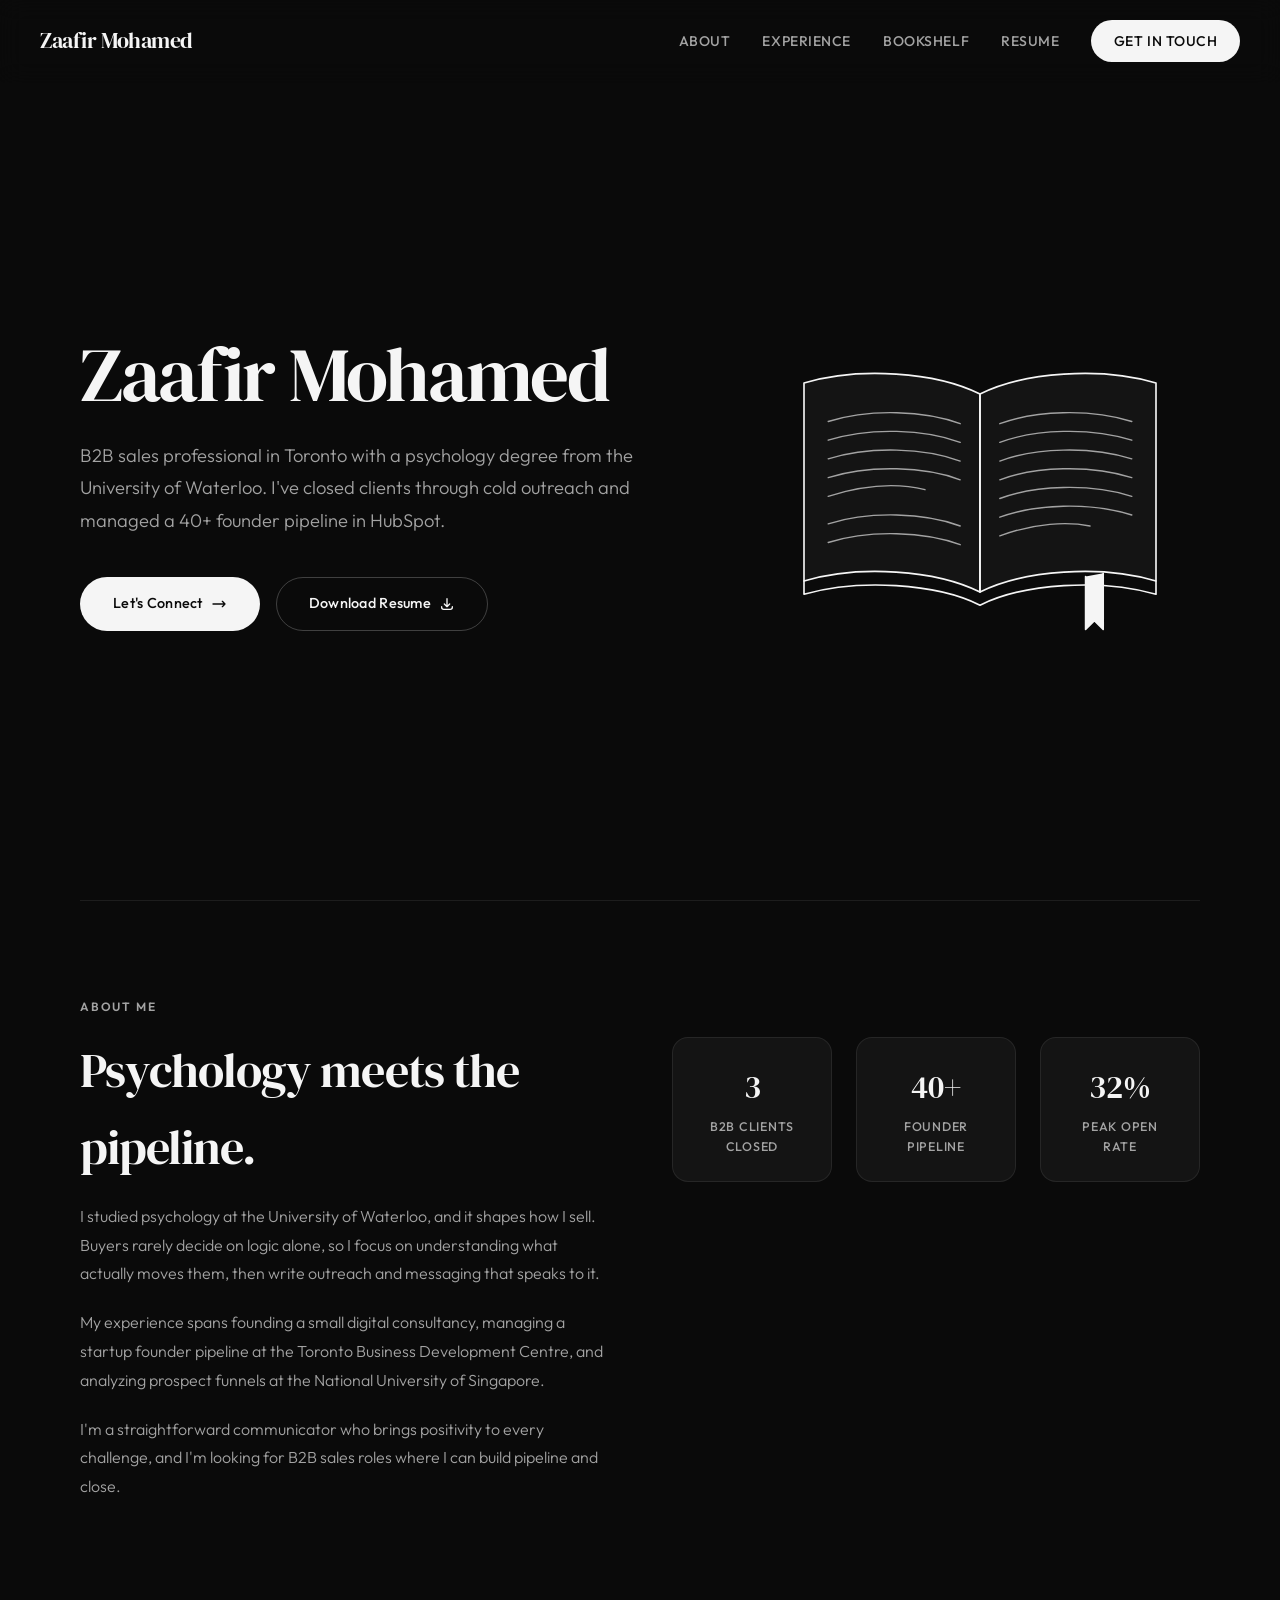
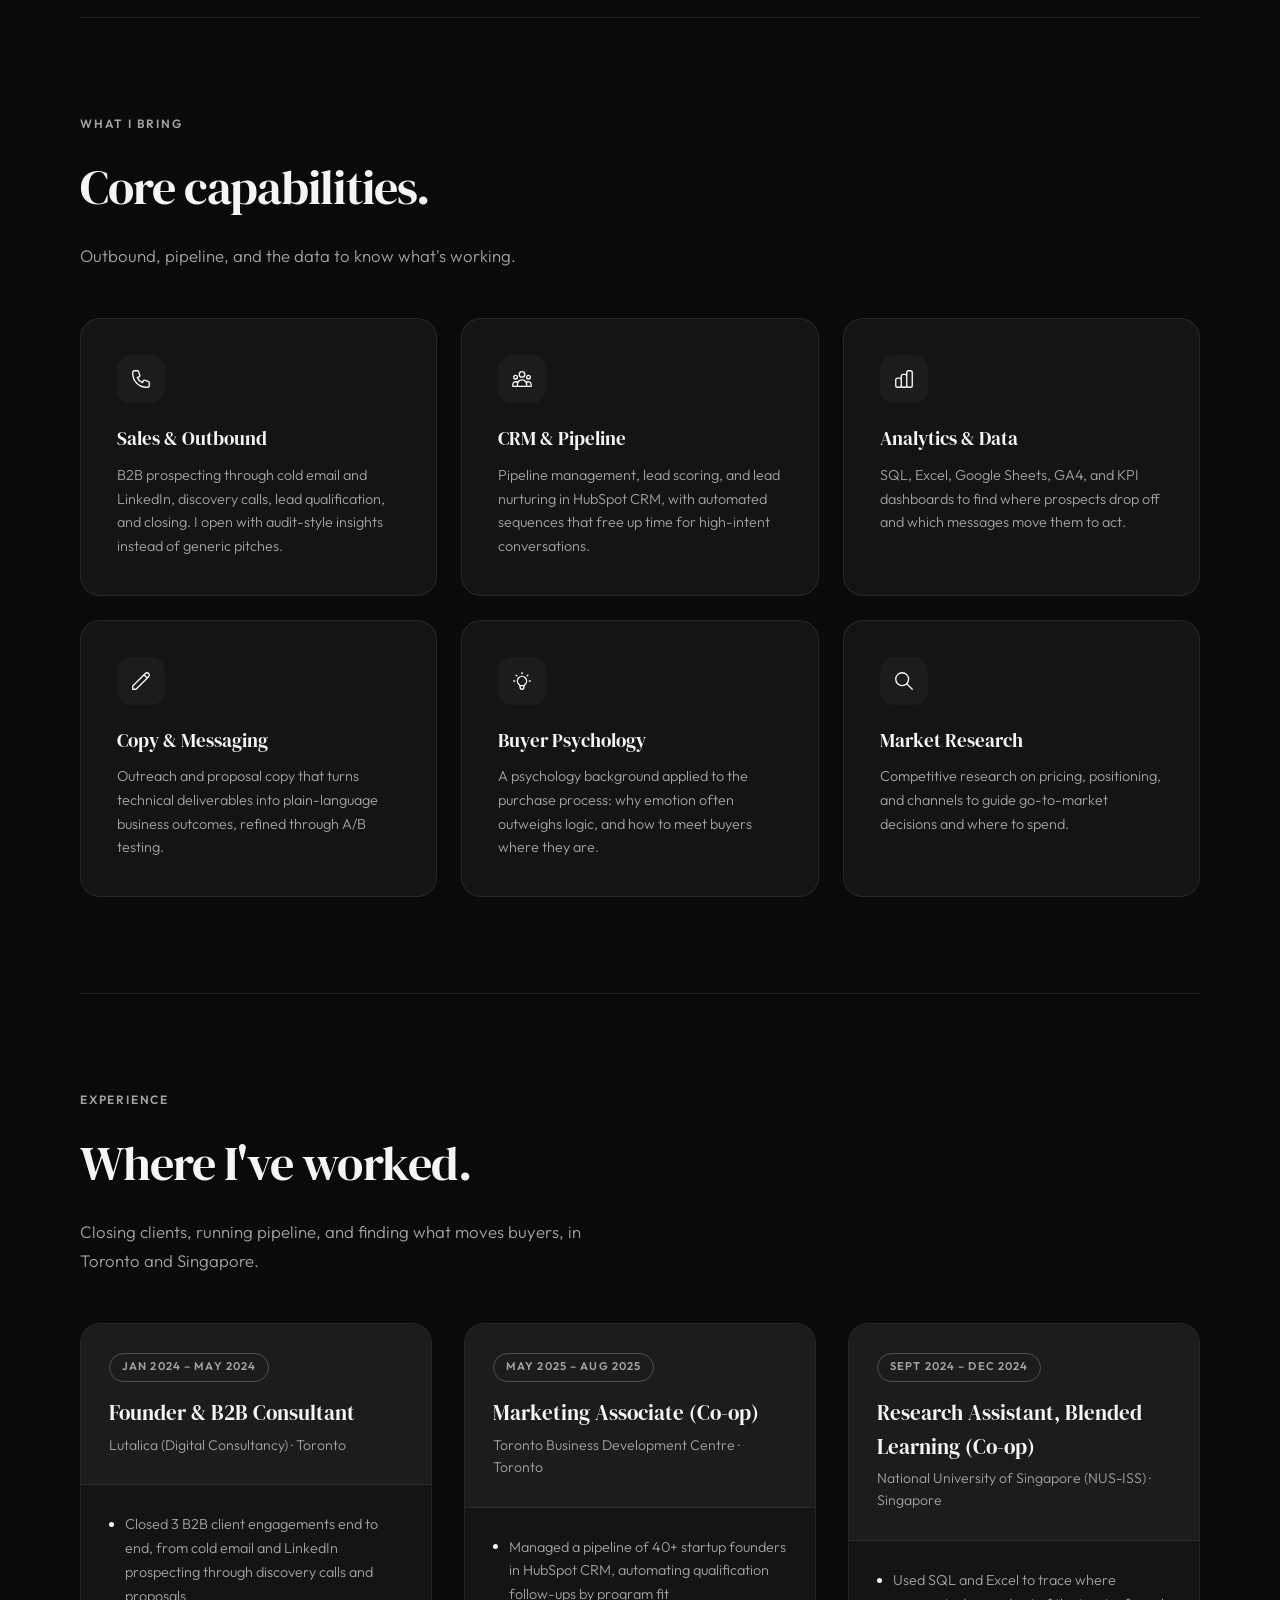
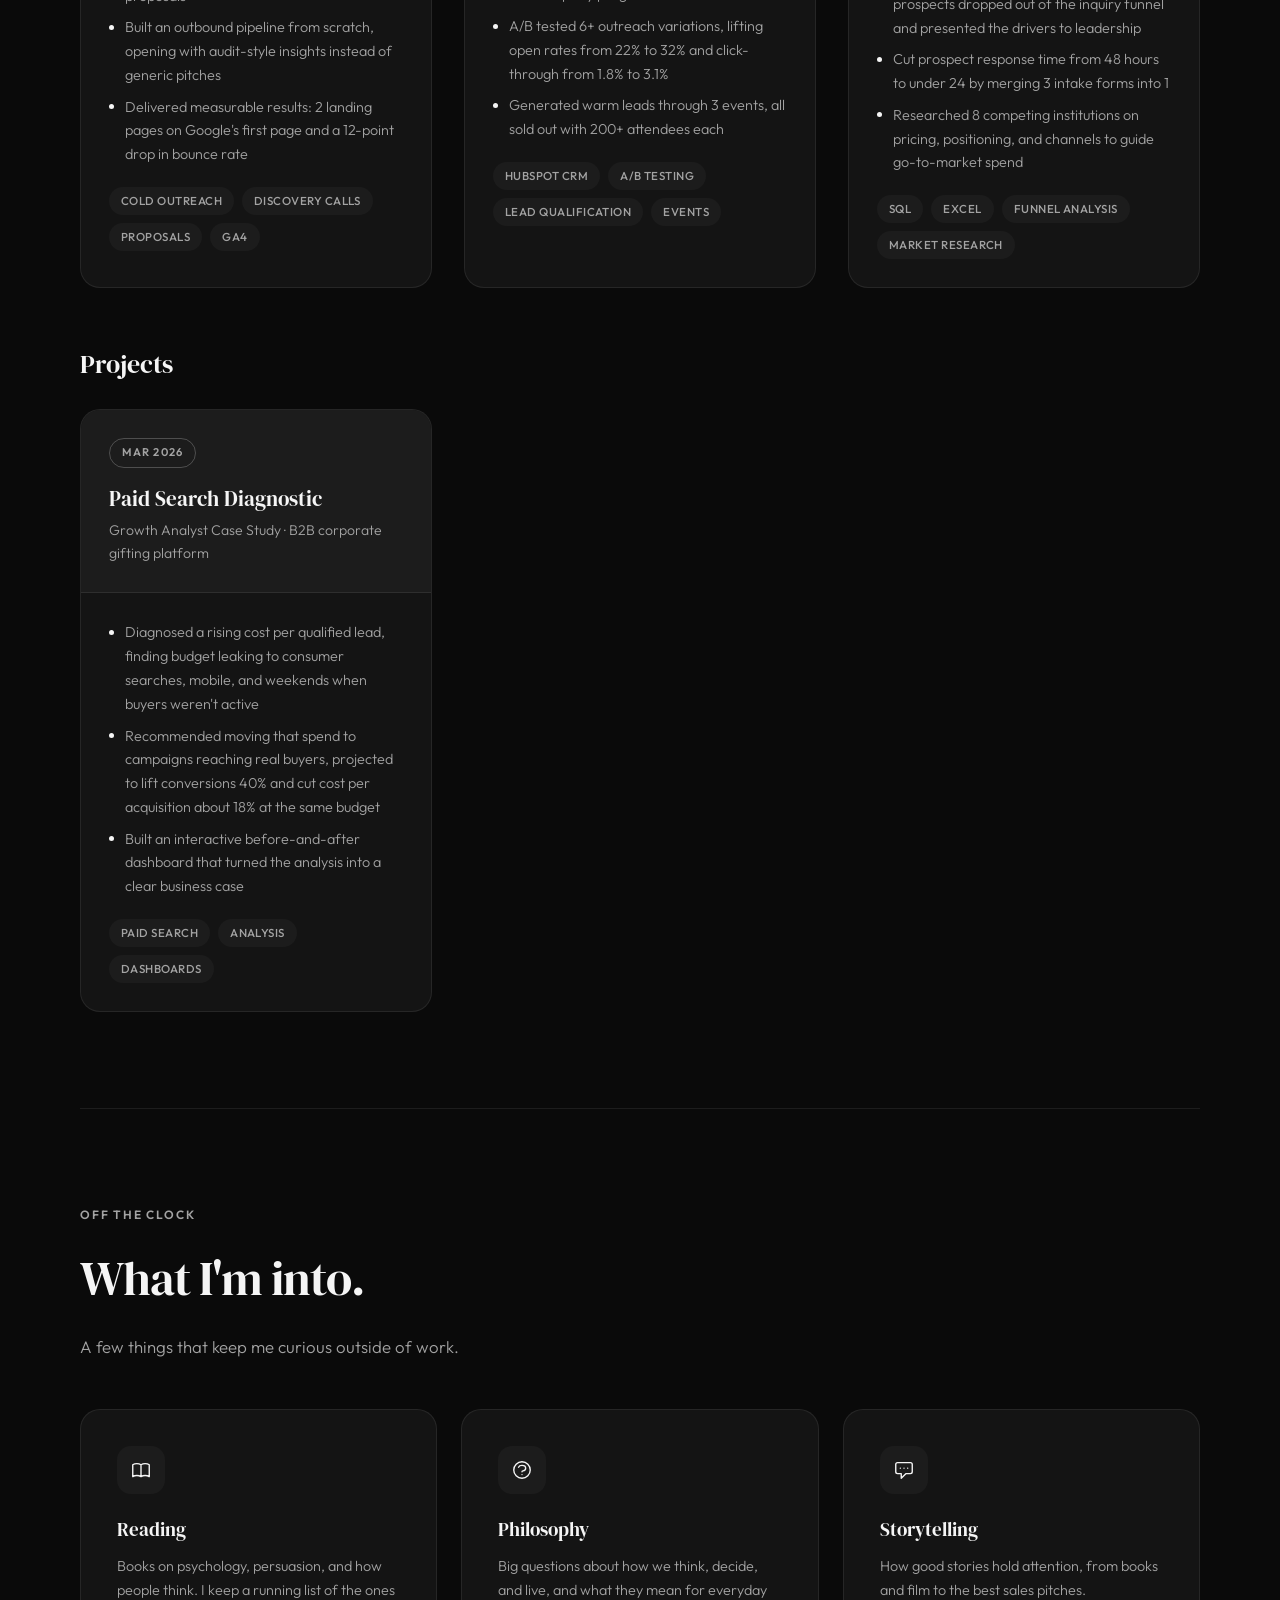
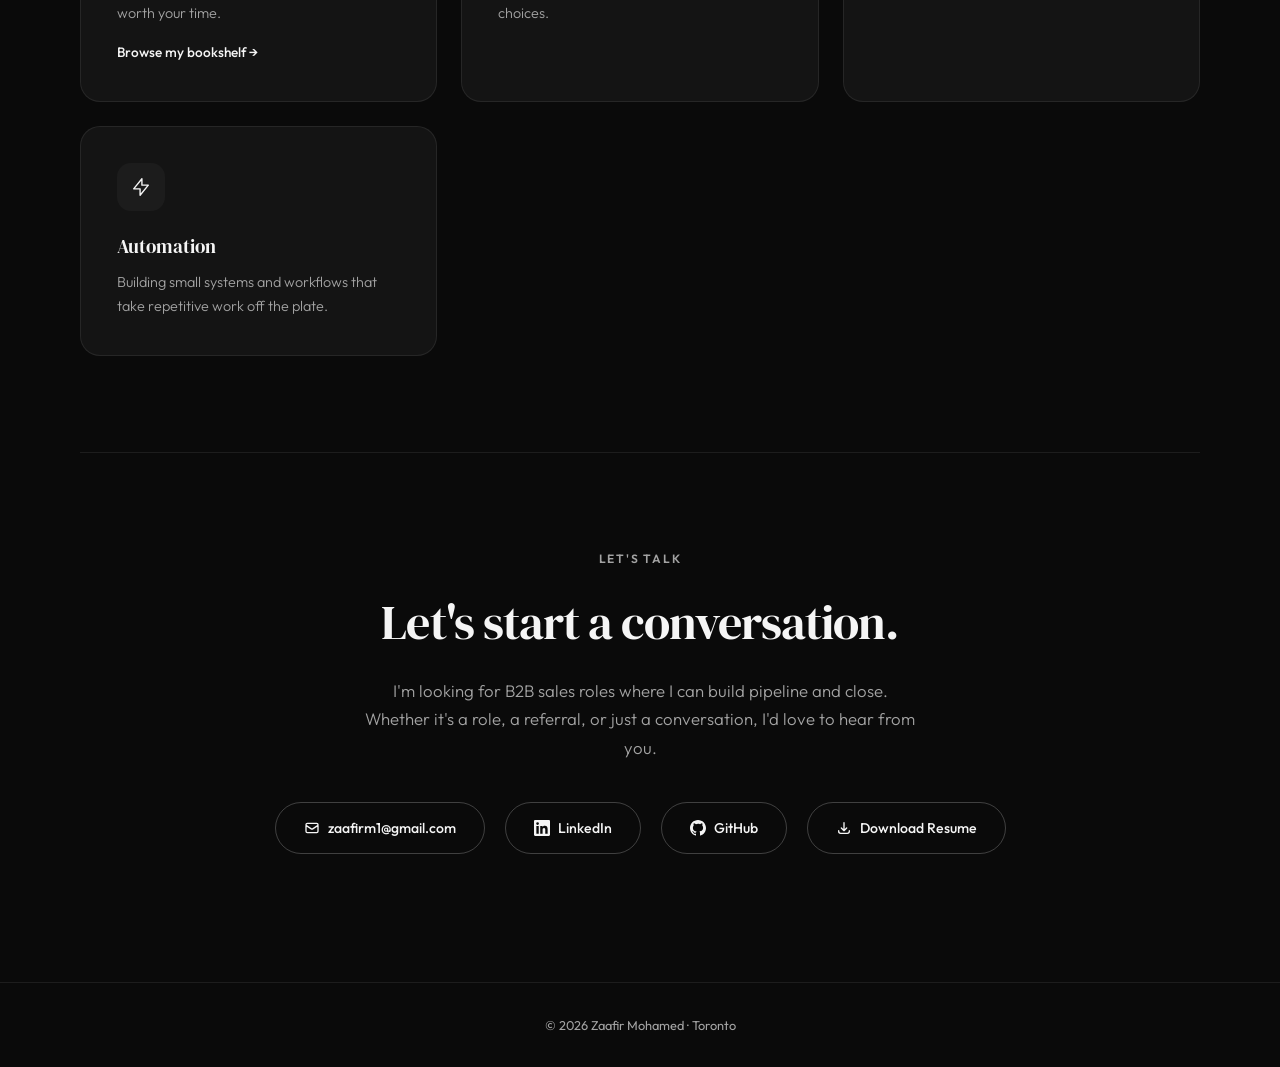
==== commit d33adf36: "Simplify hero to name and short description, add book illustration Co-Authored-By: Claude Opus 5.5 <" ====
--- a/index.html
+++ b/index.html
@@ -41,10 +41,9 @@
     <!-- Hero -->
     <section class="hero" aria-label="Introduction">
         <div class="hero-content fade-up">
-            <p class="eyebrow">B2B Sales · Toronto</p>
-            <h1>Sales built on <em>understanding</em> the buyer.</h1>
+            <h1>Zaafir Mohamed</h1>
             <p class="hero-desc">
-                I'm Zaafir, a B2B sales professional with a psychology background and experience in Toronto and Singapore. I've closed clients through cold outreach, managed a 40+ founder pipeline in HubSpot, and I use data to understand how buyers actually decide.
+                B2B sales professional in Toronto with a psychology degree from the University of Waterloo. I've closed clients through cold outreach and managed a 40+ founder pipeline in HubSpot.
             </p>
             <div class="btn-group">
                 <a href="#contact" class="btn btn-primary">
@@ -57,6 +56,33 @@
                 </a>
             </div>
         </div>
+        <svg class="hero-art fade-up" viewBox="0 0 400 300" xmlns="http://www.w3.org/2000/svg" fill="none" stroke="currentColor" stroke-width="1.5" stroke-linecap="round" stroke-linejoin="round" aria-hidden="true">
+            <!-- Cover edge under the pages -->
+            <path d="M40 240 L40 252 C90 238 160 242 200 262 C240 242 310 238 360 252 L360 240"/>
+            <!-- Pages -->
+            <path class="hero-art-page" d="M200 70 C160 50 90 45 40 60 L40 240 C90 225 160 230 200 250 Z"/>
+            <path class="hero-art-page" d="M200 70 C240 50 310 45 360 60 L360 240 C310 225 240 230 200 250 Z"/>
+            <path d="M200 70 L200 250"/>
+            <!-- Lines of text -->
+            <g class="hero-art-text">
+                <path d="M62 95 C100 83 150 85 182 97"/>
+                <path d="M62 112 C100 100 150 102 182 114"/>
+                <path d="M62 129 C100 117 150 119 182 131"/>
+                <path d="M62 146 C100 134 150 136 182 148"/>
+                <path d="M62 163 C100 151 130 152 150 157"/>
+                <path d="M62 188 C100 176 150 178 182 190"/>
+                <path d="M62 205 C100 193 150 195 182 207"/>
+                <path d="M218 97 C250 85 300 83 338 95"/>
+                <path d="M218 114 C250 102 300 100 338 112"/>
+                <path d="M218 131 C250 119 300 117 338 129"/>
+                <path d="M218 148 C250 136 300 134 338 146"/>
+                <path d="M218 165 C250 153 300 151 338 163"/>
+                <path d="M218 182 C250 170 300 168 338 180"/>
+                <path d="M218 199 C250 187 280 186 300 190"/>
+            </g>
+            <!-- Bookmark ribbon -->
+            <path class="hero-art-ribbon" d="M296 236 L296 284 L304 276 L312 284 L312 233"/>
+        </svg>
     </section>
 
     <div class="divider"><hr></div>
--- a/css/styles.css
+++ b/css/styles.css
@@ -177,37 +177,13 @@
 
 .hero {
     min-height: 100vh;
-    display: flex;
+    display: grid;
+    grid-template-columns: 1.2fr 1fr;
     align-items: center;
+    gap: 4rem;
     padding: 8rem var(--gutter) 4rem;
     max-width: var(--max-width);
     margin: 0 auto;
-}
-
-.hero-content { max-width: 800px; }
-
-.eyebrow {
-    font-size: 0.75rem;
-    font-weight: 600;
-    letter-spacing: 0.15em;
-    text-transform: uppercase;
-    color: var(--muted);
-    margin-bottom: 1rem;
-}
-
-.hero .eyebrow {
-    font-size: 0.8rem;
-    margin-bottom: 1.5rem;
-    display: flex;
-    align-items: center;
-    gap: 0.75rem;
-}
-
-.hero .eyebrow::before {
-    content: '';
-    width: 2rem;
-    height: 2px;
-    background: var(--muted);
 }
 
 .hero h1 {
@@ -216,10 +192,29 @@
     font-size: clamp(2.8rem, 6vw, 5rem);
     line-height: 1.08;
     letter-spacing: -0.03em;
-    margin-bottom: 1.75rem;
-}
-
-.hero h1 em { font-style: italic; }
+    margin-bottom: 1.5rem;
+}
+
+/* Open-book line drawing beside the name */
+.hero-art {
+    width: 100%;
+    max-width: 440px;
+    justify-self: end;
+    color: var(--text);
+}
+
+.hero-art-page { fill: var(--surface); }
+.hero-art-text { stroke: var(--muted); stroke-width: 1.25; }
+.hero-art-ribbon { fill: var(--text); }
+
+.eyebrow {
+    font-size: 0.75rem;
+    font-weight: 600;
+    letter-spacing: 0.15em;
+    text-transform: uppercase;
+    color: var(--muted);
+    margin-bottom: 1rem;
+}
 
 .hero-desc {
     font-size: 1.15rem;
@@ -560,7 +555,13 @@
     .nav-links { gap: 1rem; }
     .nav-links a:not(.cta-link) { display: none; }
 
-    .hero { padding: 7rem var(--gutter) 3rem; }
+    .hero {
+        grid-template-columns: 1fr;
+        gap: 2.5rem;
+        min-height: auto;
+        padding: 8rem var(--gutter) 4rem;
+    }
+    .hero-art { max-width: 280px; justify-self: start; }
     .section { padding: 4rem var(--gutter); }
     .page-header { padding-top: 8rem; padding-bottom: 0; }
 
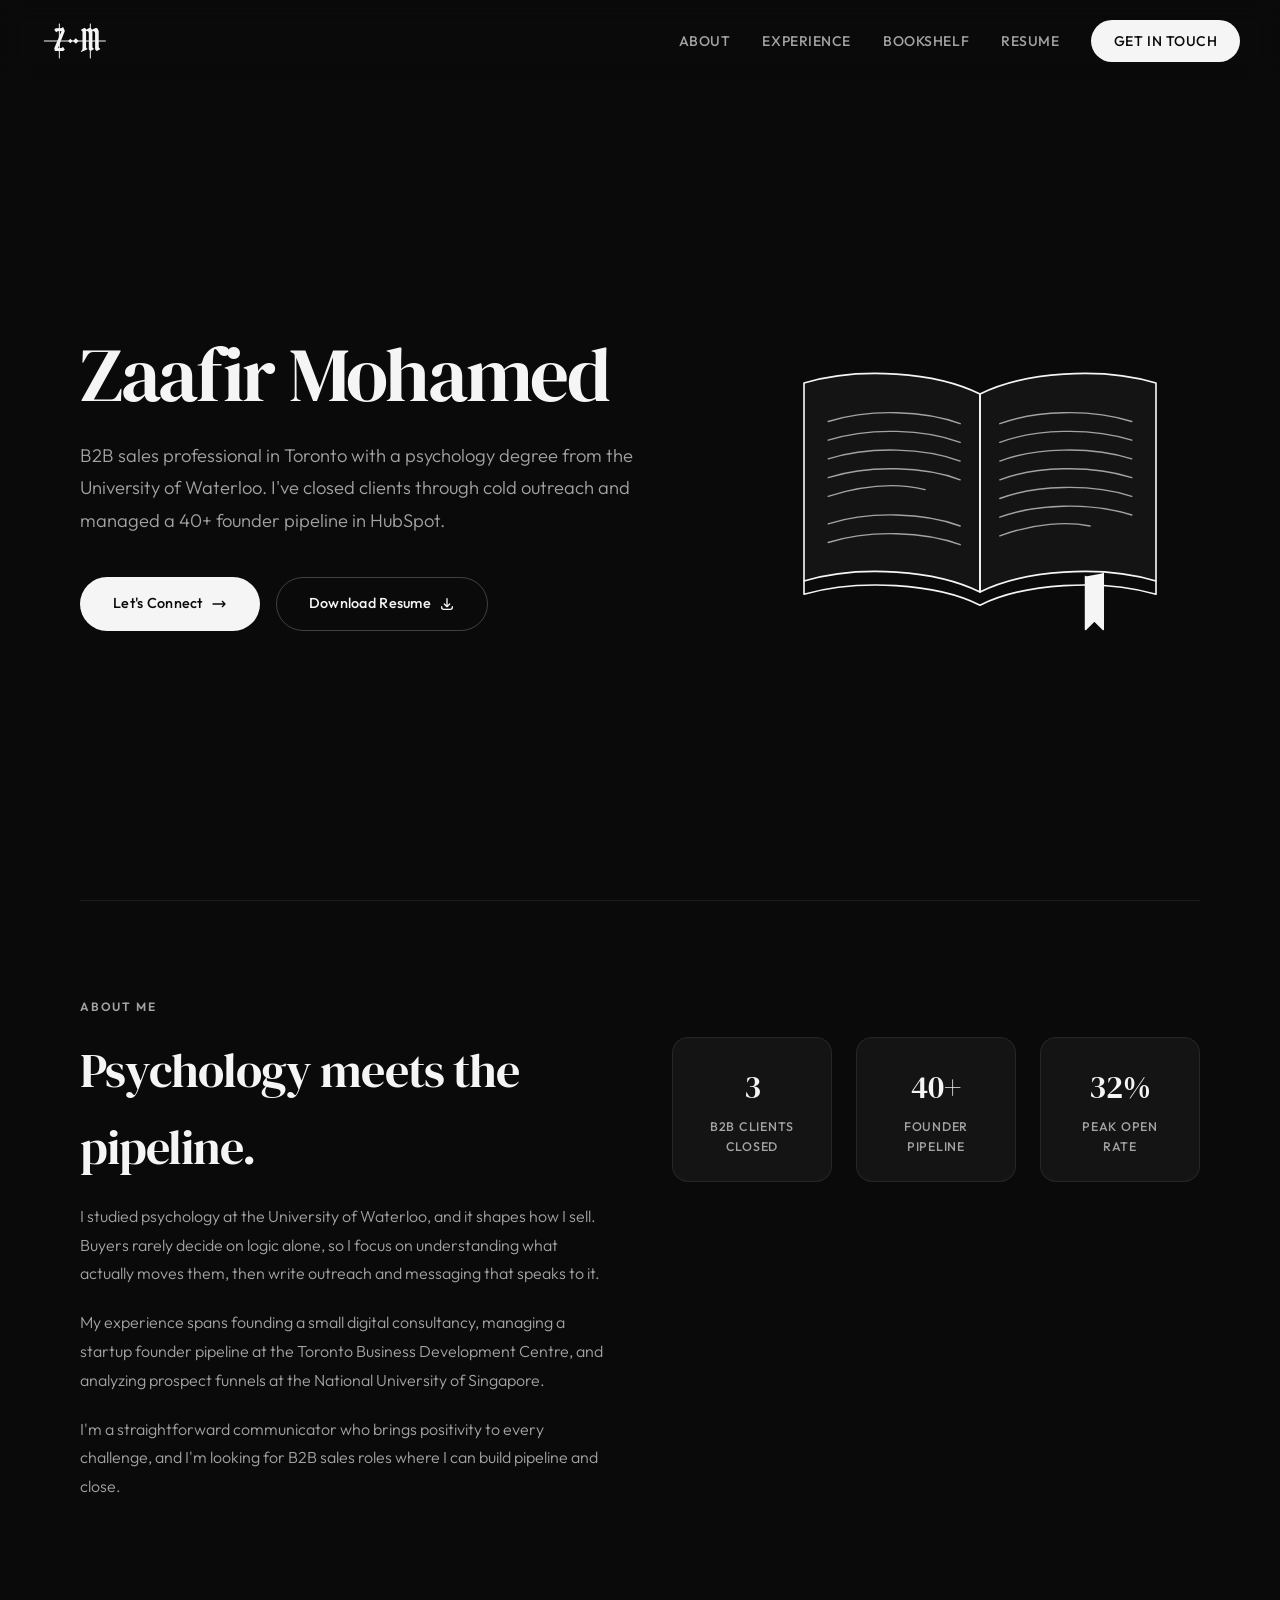
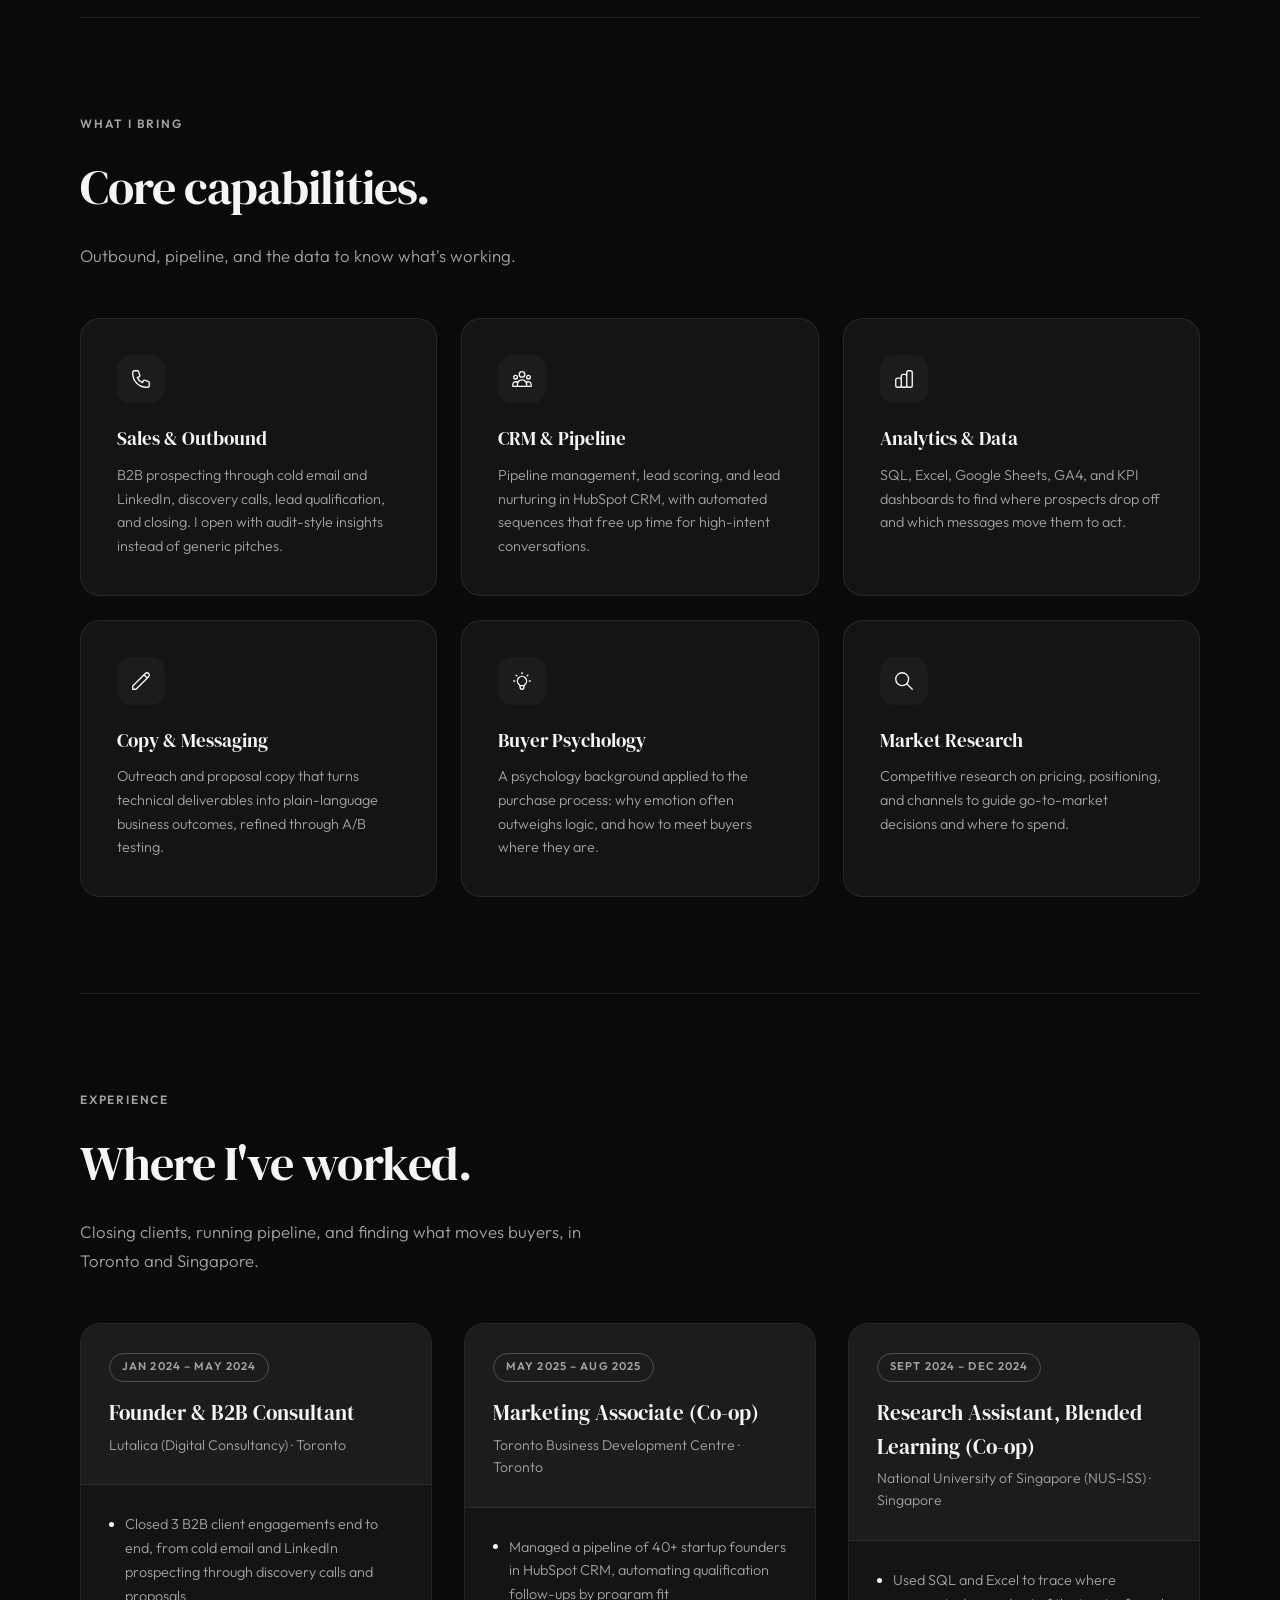
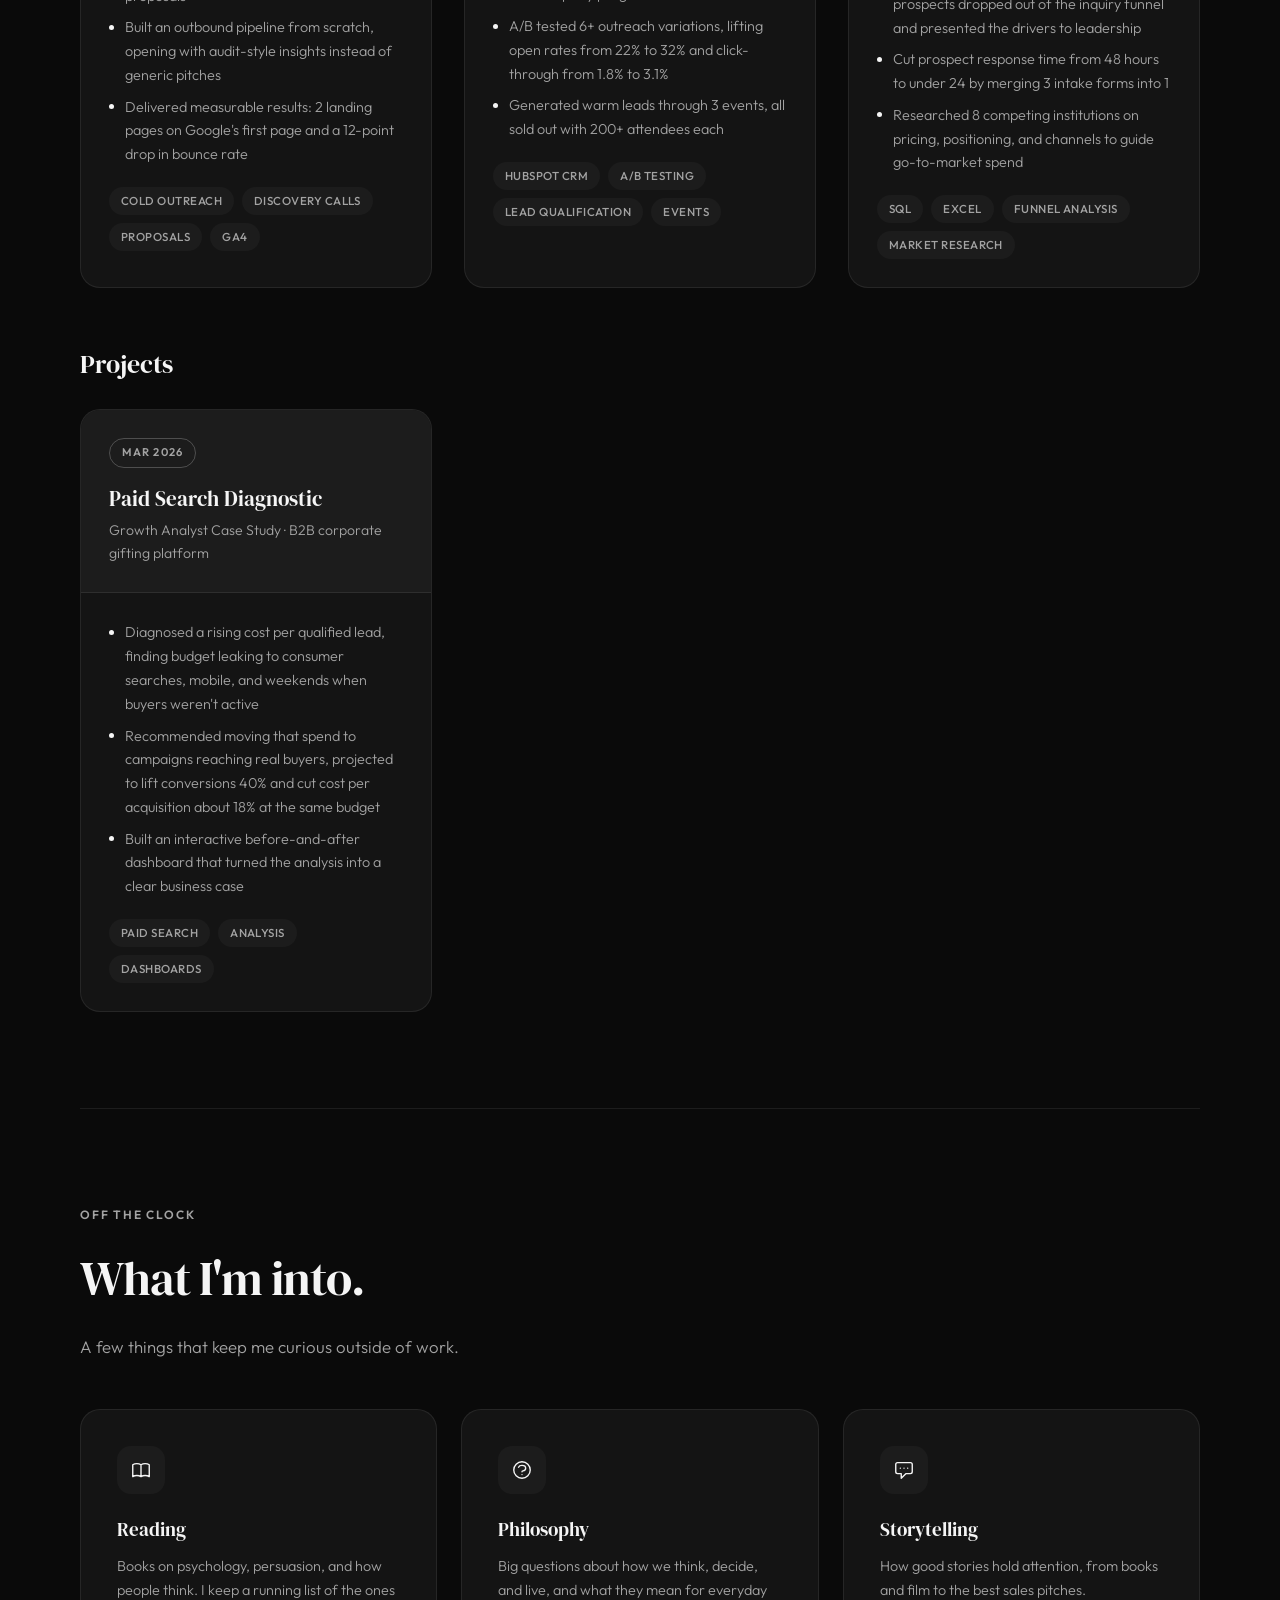
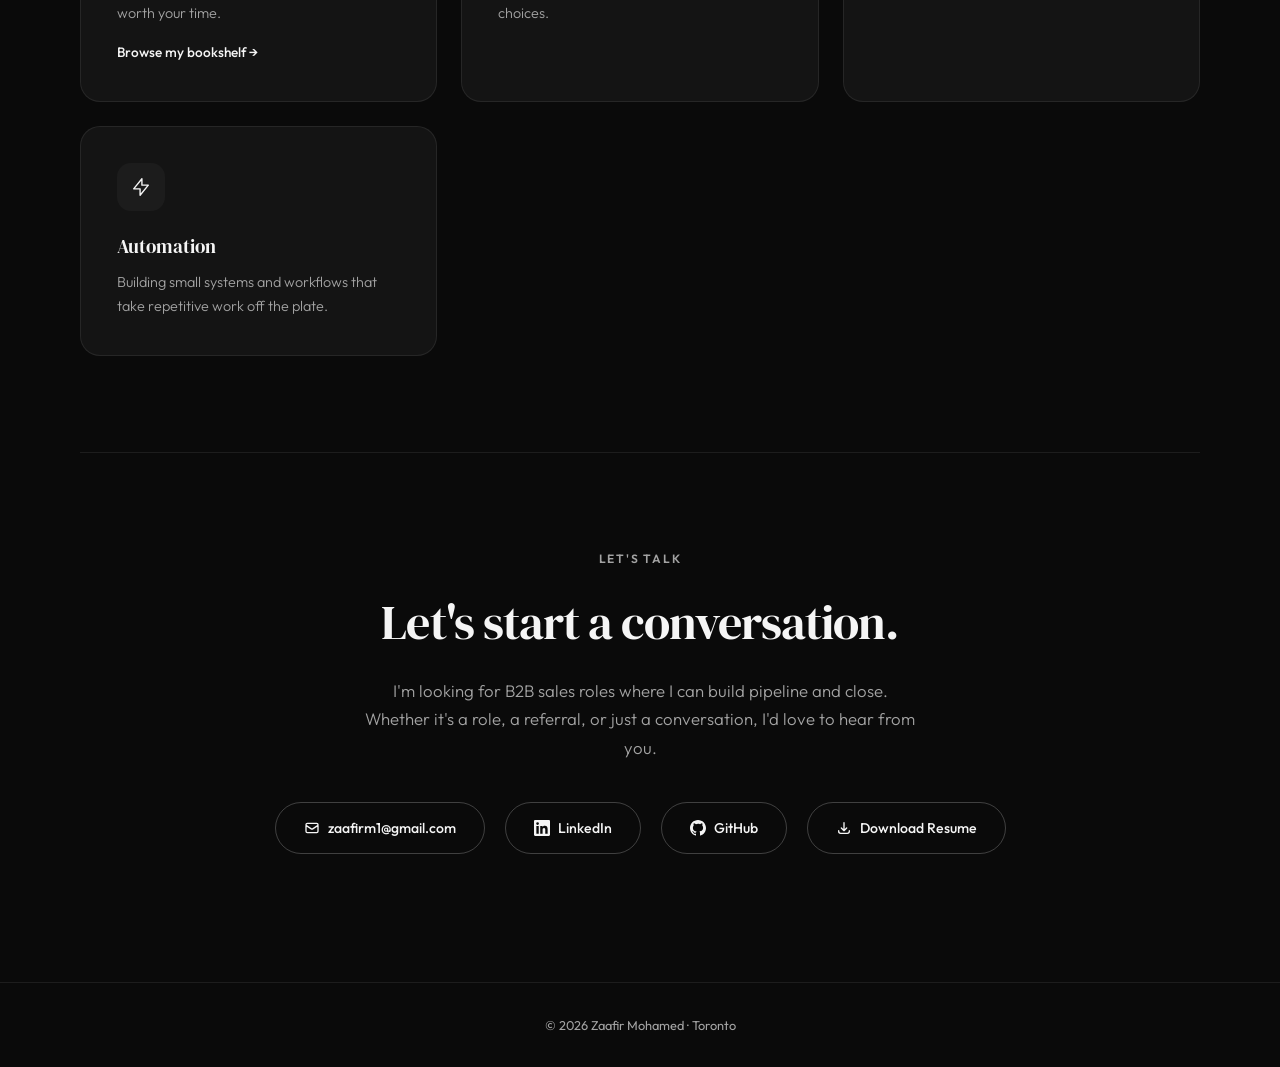
==== commit dd6f27e0: "Replace name in navbar with Z··M monogram logo Styled after the Chasing Ingenuity logo: blackletter " ====
--- a/index.html
+++ b/index.html
@@ -17,6 +17,8 @@
     <link rel="preconnect" href="https://fonts.googleapis.com">
     <link rel="preconnect" href="https://fonts.gstatic.com" crossorigin>
     <link href="https://fonts.googleapis.com/css2?family=DM+Serif+Display:ital@0;1&family=Outfit:wght@300;400;500;600&display=swap" rel="stylesheet">
+    <!-- Blackletter for the logo only; text=ZM downloads just those two letters -->
+    <link href="https://fonts.googleapis.com/css2?family=Pirata+One&text=ZM&display=block" rel="stylesheet">
 
     <link rel="stylesheet" href="css/styles.css">
     <script>document.documentElement.classList.add('js');</script>
@@ -26,7 +28,19 @@
 <a href="#main" class="skip-link">Skip to main content</a>
 
 <nav id="navbar" class="navbar" aria-label="Primary navigation">
-    <a href="index.html" class="nav-logo">Zaafir Mohamed</a>
+    <a href="index.html" class="nav-logo" aria-label="Zaafir Mohamed, home">
+        <svg viewBox="0 0 108 62" aria-hidden="true">
+            <g class="nav-logo-guides">
+                <line x1="6" y1="31" x2="102" y2="31"/>
+                <line x1="30" y1="4" x2="30" y2="58"/>
+                <line x1="78" y1="4" x2="78" y2="58"/>
+            </g>
+            <rect x="44.5" y="28.5" width="5" height="5" transform="rotate(45 47 31)"/>
+            <rect x="52.5" y="28" width="6" height="6" transform="rotate(45 55.5 31)"/>
+            <text x="30" y="47" text-anchor="middle">Z</text>
+            <text x="78" y="47" text-anchor="middle">M</text>
+        </svg>
+    </a>
     <div class="nav-links">
         <a href="#about">About</a>
         <a href="#experience">Experience</a>
--- a/css/styles.css
+++ b/css/styles.css
@@ -18,6 +18,7 @@
 
     --font-serif: 'DM Serif Display', serif;
     --font-sans: 'Outfit', sans-serif;
+    --font-blackletter: 'Pirata One', 'Old English Text MT', serif;
 
     --radius-sm: 14px;
     --radius-md: 20px;
@@ -90,12 +91,27 @@
 
 .navbar.scrolled { border-bottom-color: var(--border); }
 
+/* Z··M monogram, styled after the Chasing Ingenuity logo */
 .nav-logo {
-    font-family: var(--font-serif);
-    font-size: 1.35rem;
+    display: block;
     color: var(--text);
-    text-decoration: none;
-    letter-spacing: -0.02em;
+    line-height: 0;
+}
+
+.nav-logo svg { height: 40px; width: auto; overflow: visible; }
+
+.nav-logo text {
+    font-family: var(--font-blackletter);
+    font-size: 46px;
+    fill: currentColor;
+}
+
+.nav-logo rect { fill: currentColor; }
+
+.nav-logo-guides line {
+    stroke: currentColor;
+    stroke-width: 1;
+    vector-effect: non-scaling-stroke;
 }
 
 .nav-links { display: flex; gap: 2rem; align-items: center; }
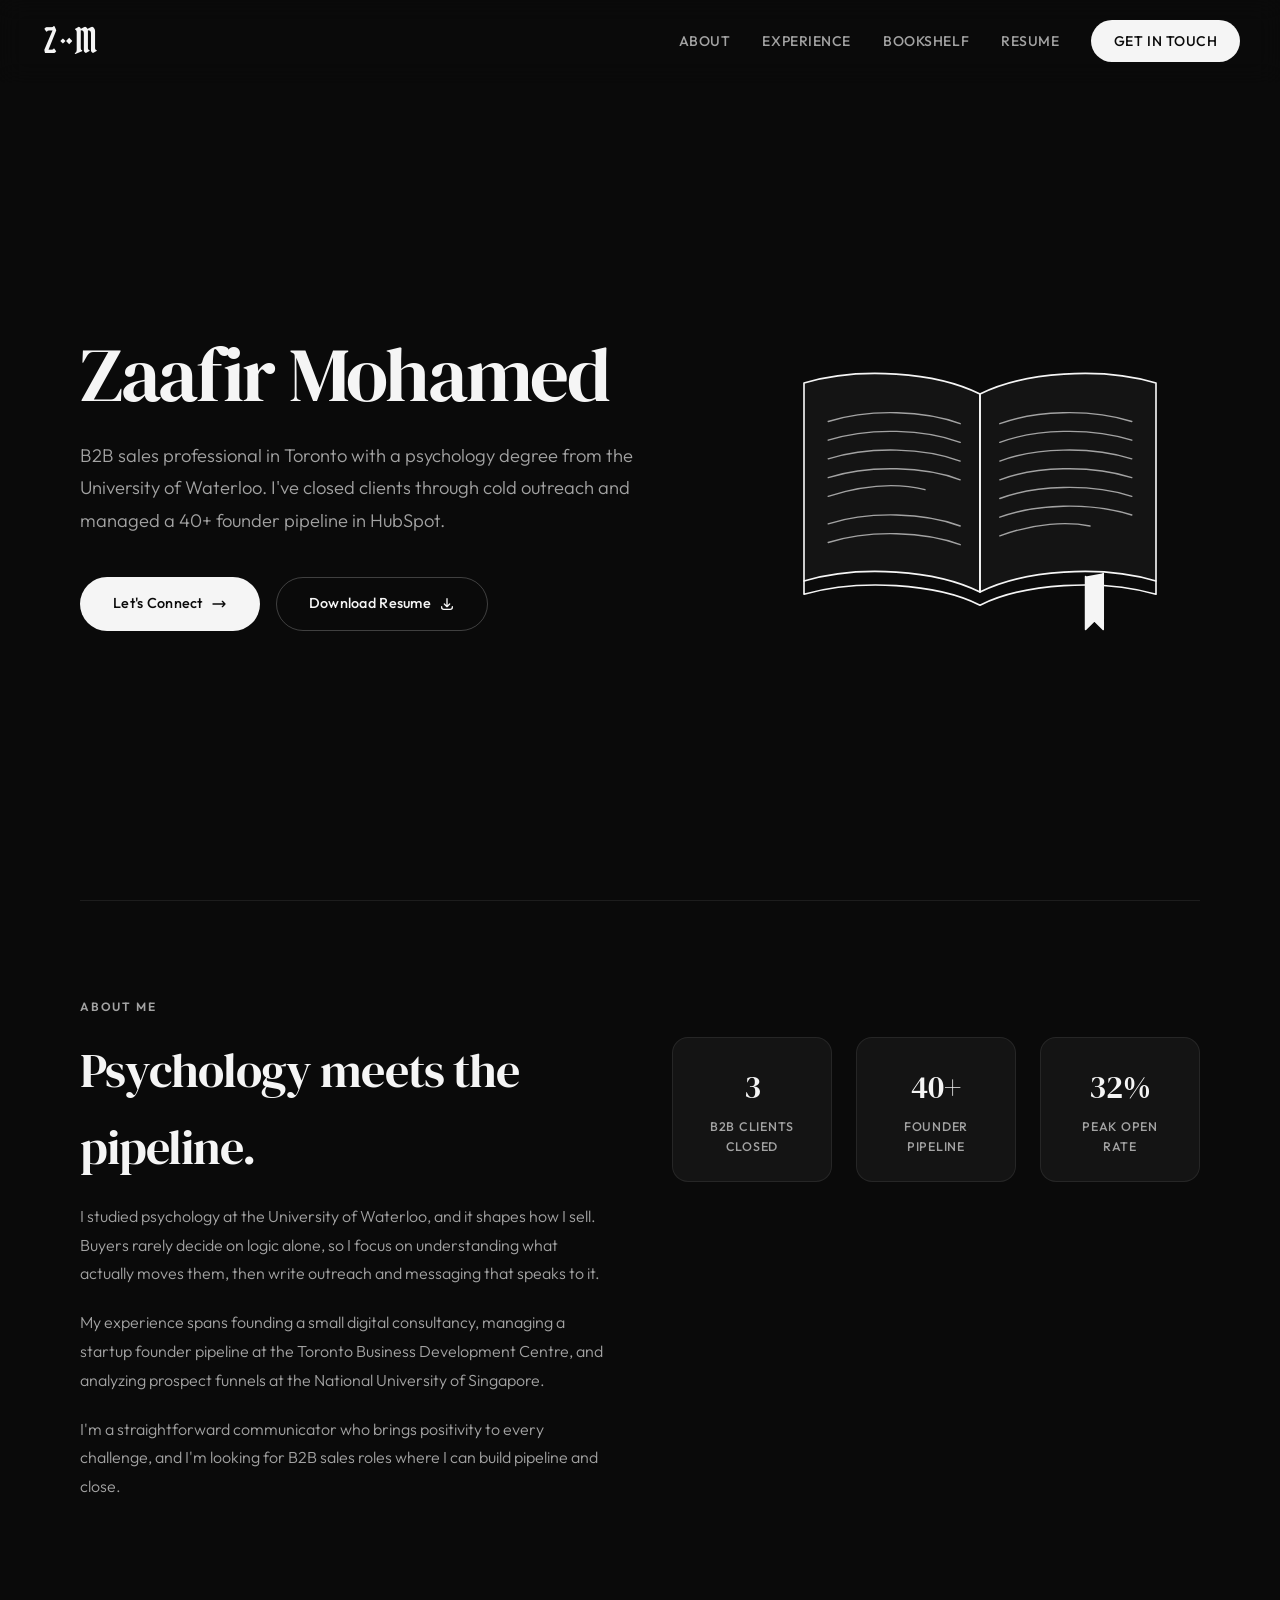
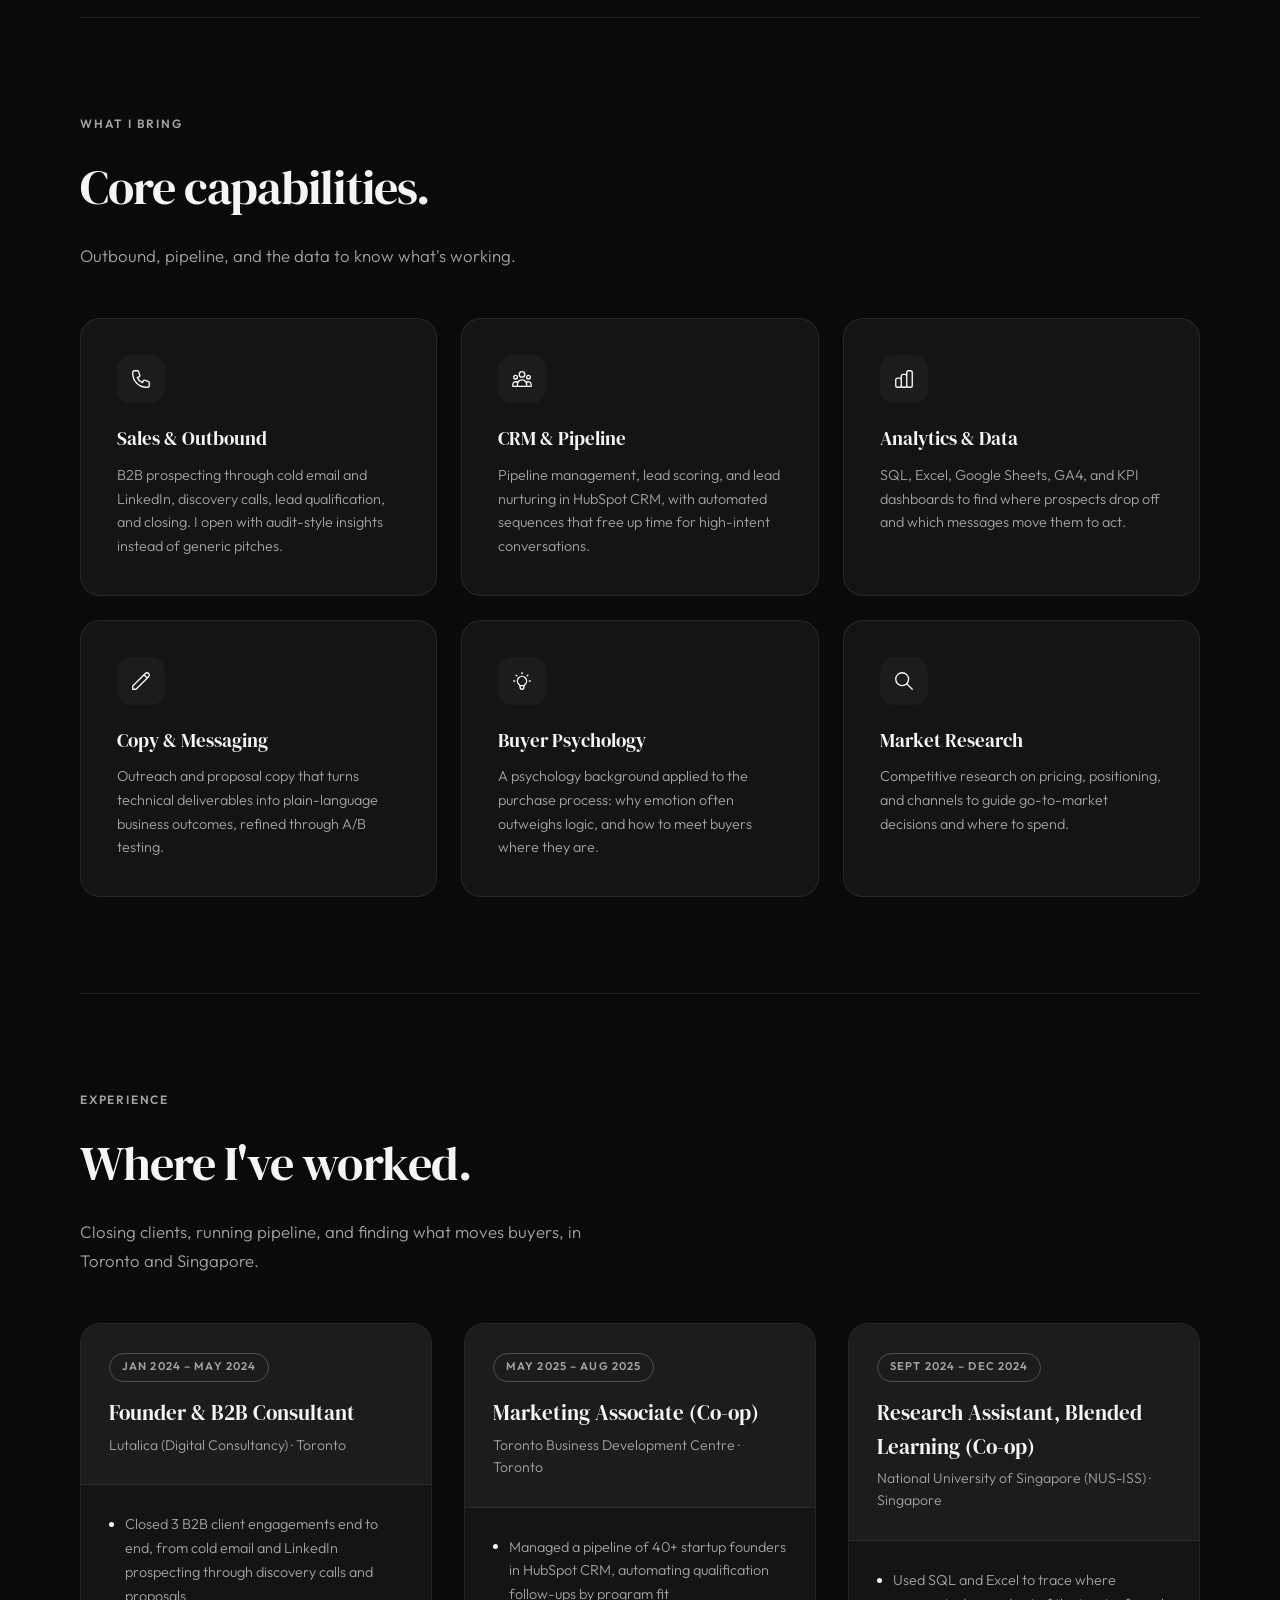
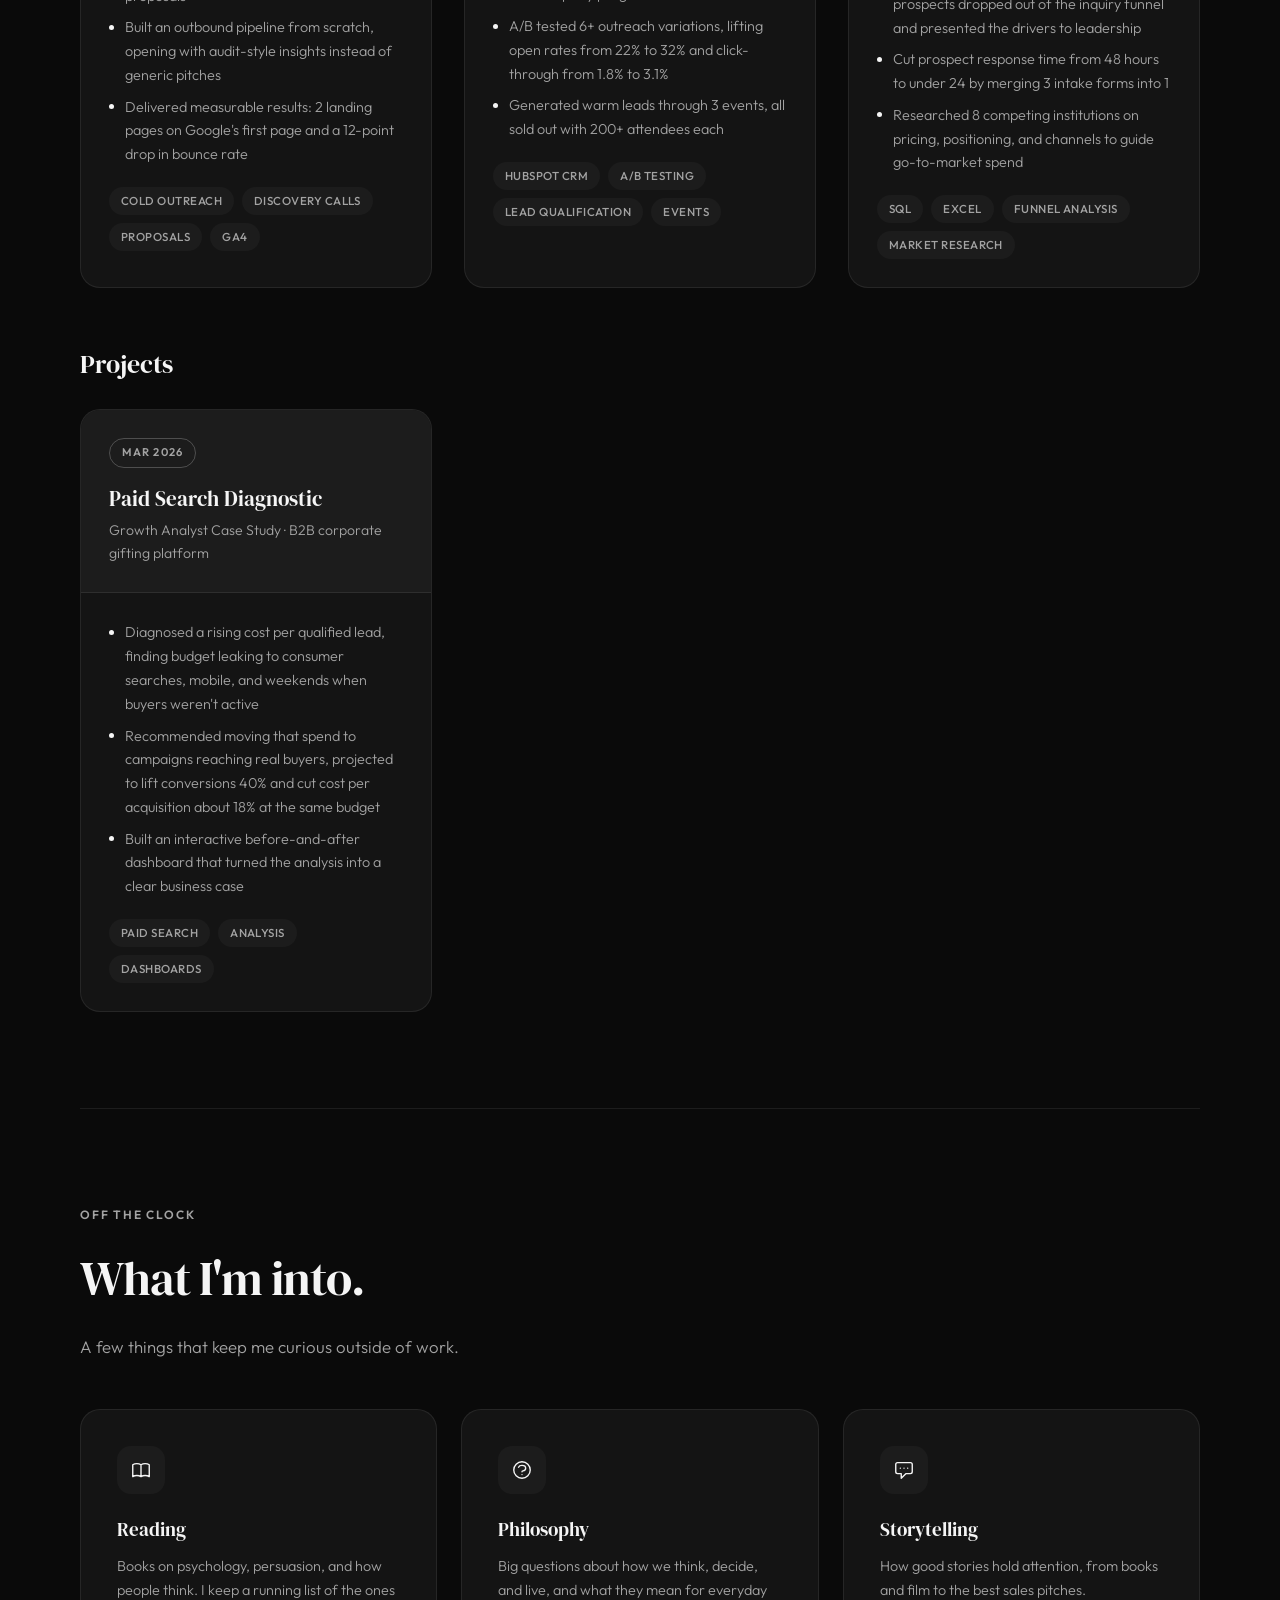
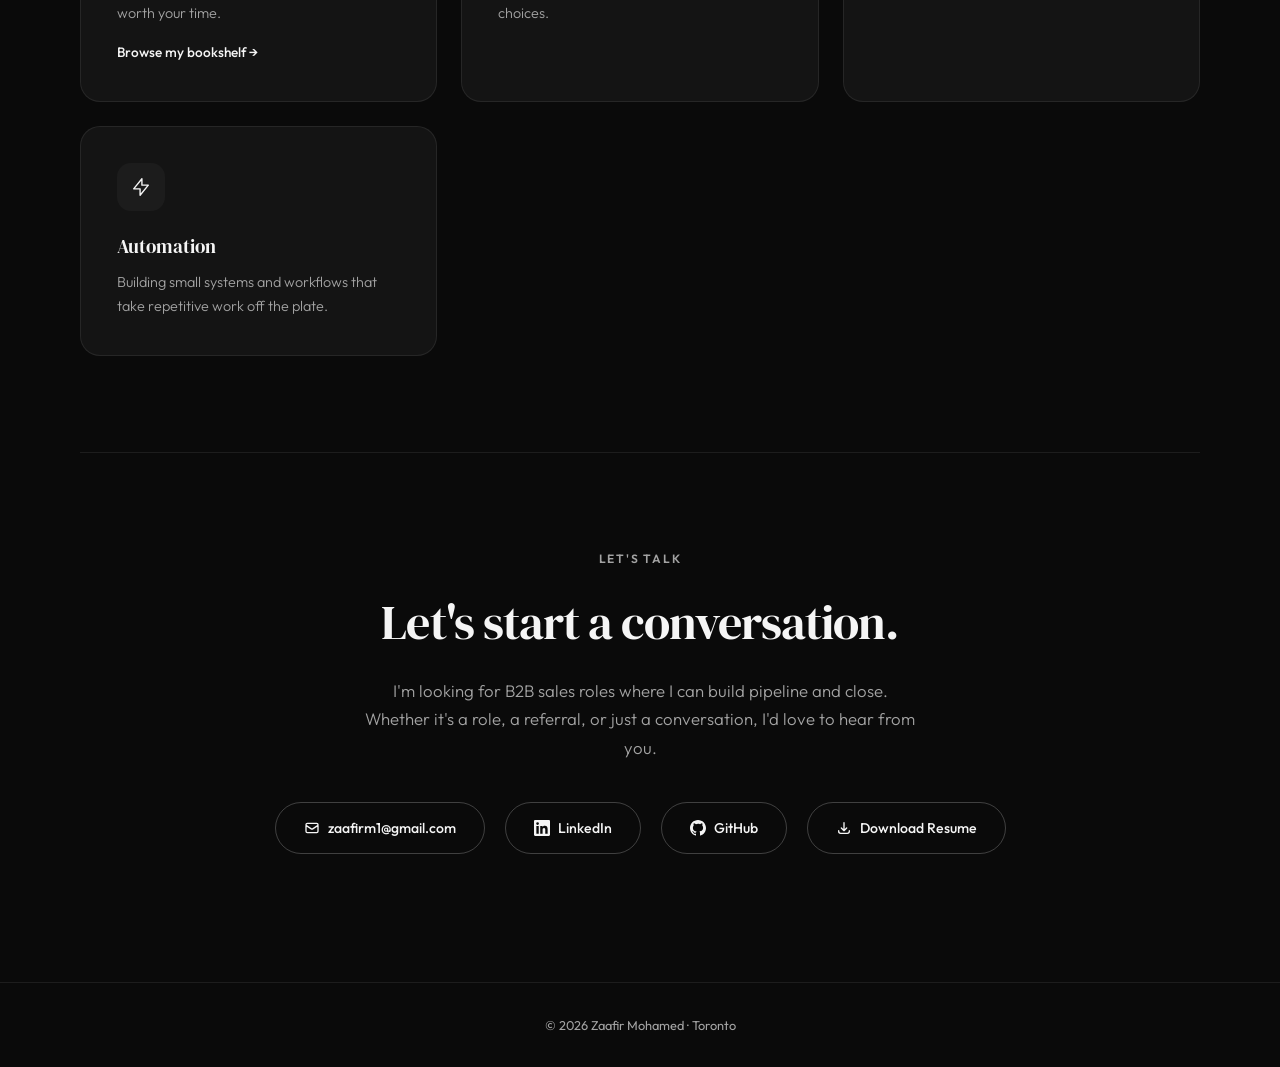
==== commit a1c64ff9: "Remove guide lines from monogram logo Co-Authored-By: Claude Opus 5.5 <noreply@anthropic.com>" ====
--- a/index.html
+++ b/index.html
@@ -29,12 +29,7 @@
 
 <nav id="navbar" class="navbar" aria-label="Primary navigation">
     <a href="index.html" class="nav-logo" aria-label="Zaafir Mohamed, home">
-        <svg viewBox="0 0 108 62" aria-hidden="true">
-            <g class="nav-logo-guides">
-                <line x1="6" y1="31" x2="102" y2="31"/>
-                <line x1="30" y1="4" x2="30" y2="58"/>
-                <line x1="78" y1="4" x2="78" y2="58"/>
-            </g>
+        <svg viewBox="16 8 80 46" aria-hidden="true">
             <rect x="44.5" y="28.5" width="5" height="5" transform="rotate(45 47 31)"/>
             <rect x="52.5" y="28" width="6" height="6" transform="rotate(45 55.5 31)"/>
             <text x="30" y="47" text-anchor="middle">Z</text>
--- a/css/styles.css
+++ b/css/styles.css
@@ -98,7 +98,7 @@
     line-height: 0;
 }
 
-.nav-logo svg { height: 40px; width: auto; overflow: visible; }
+.nav-logo svg { height: 34px; width: auto; overflow: visible; }
 
 .nav-logo text {
     font-family: var(--font-blackletter);
@@ -107,12 +107,6 @@
 }
 
 .nav-logo rect { fill: currentColor; }
-
-.nav-logo-guides line {
-    stroke: currentColor;
-    stroke-width: 1;
-    vector-effect: non-scaling-stroke;
-}
 
 .nav-links { display: flex; gap: 2rem; align-items: center; }
 
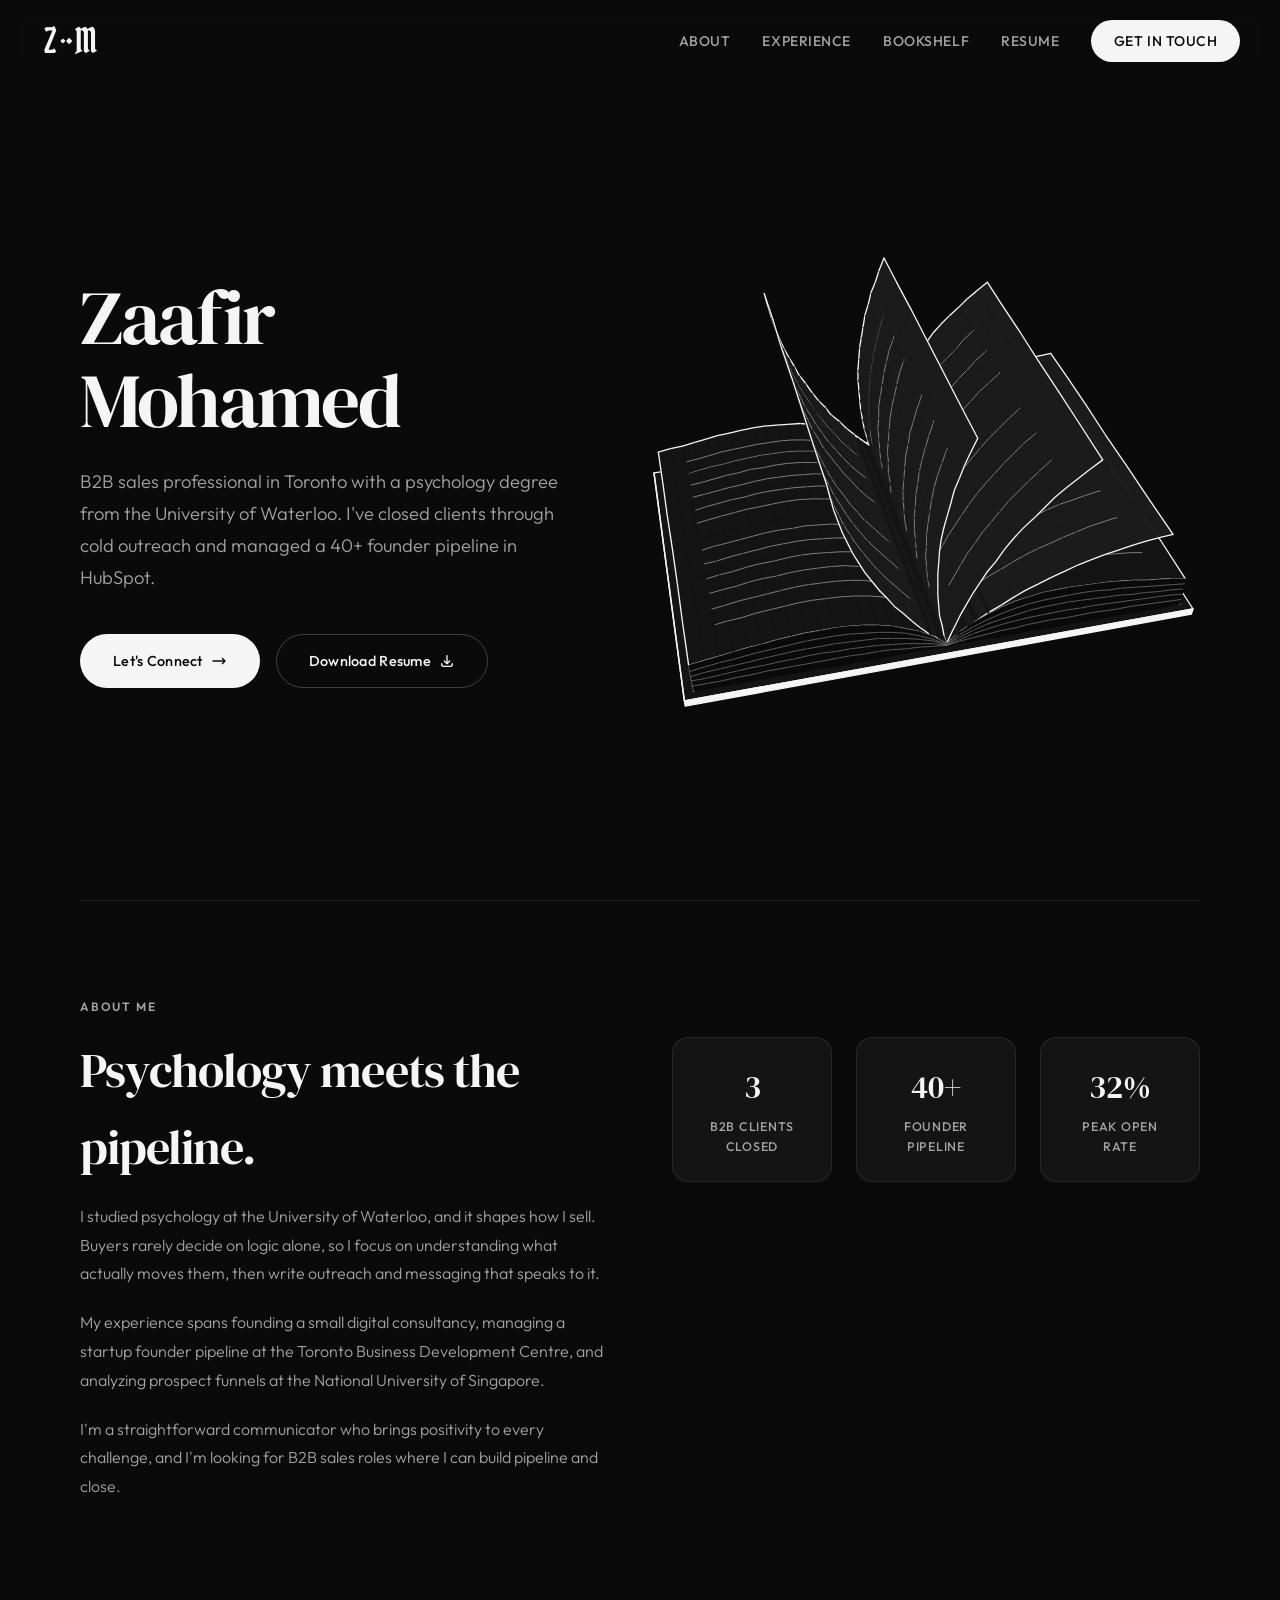
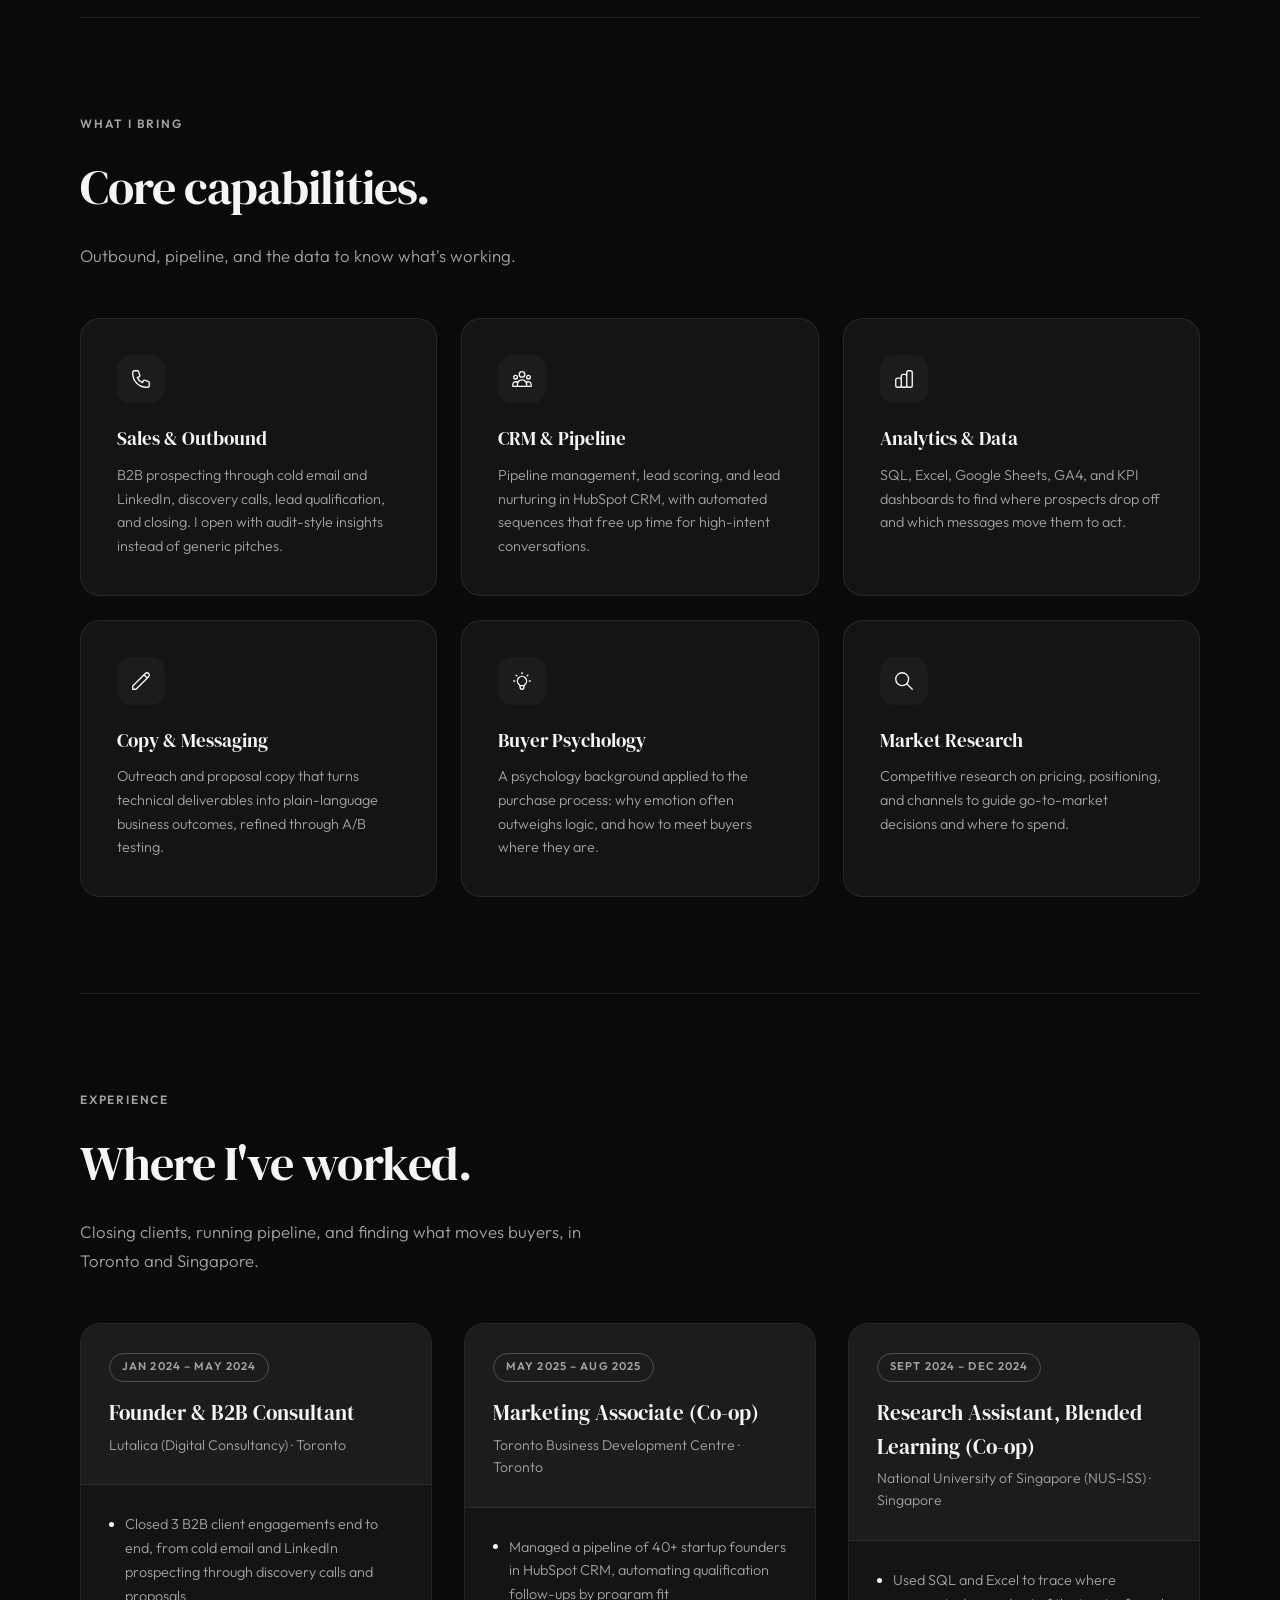
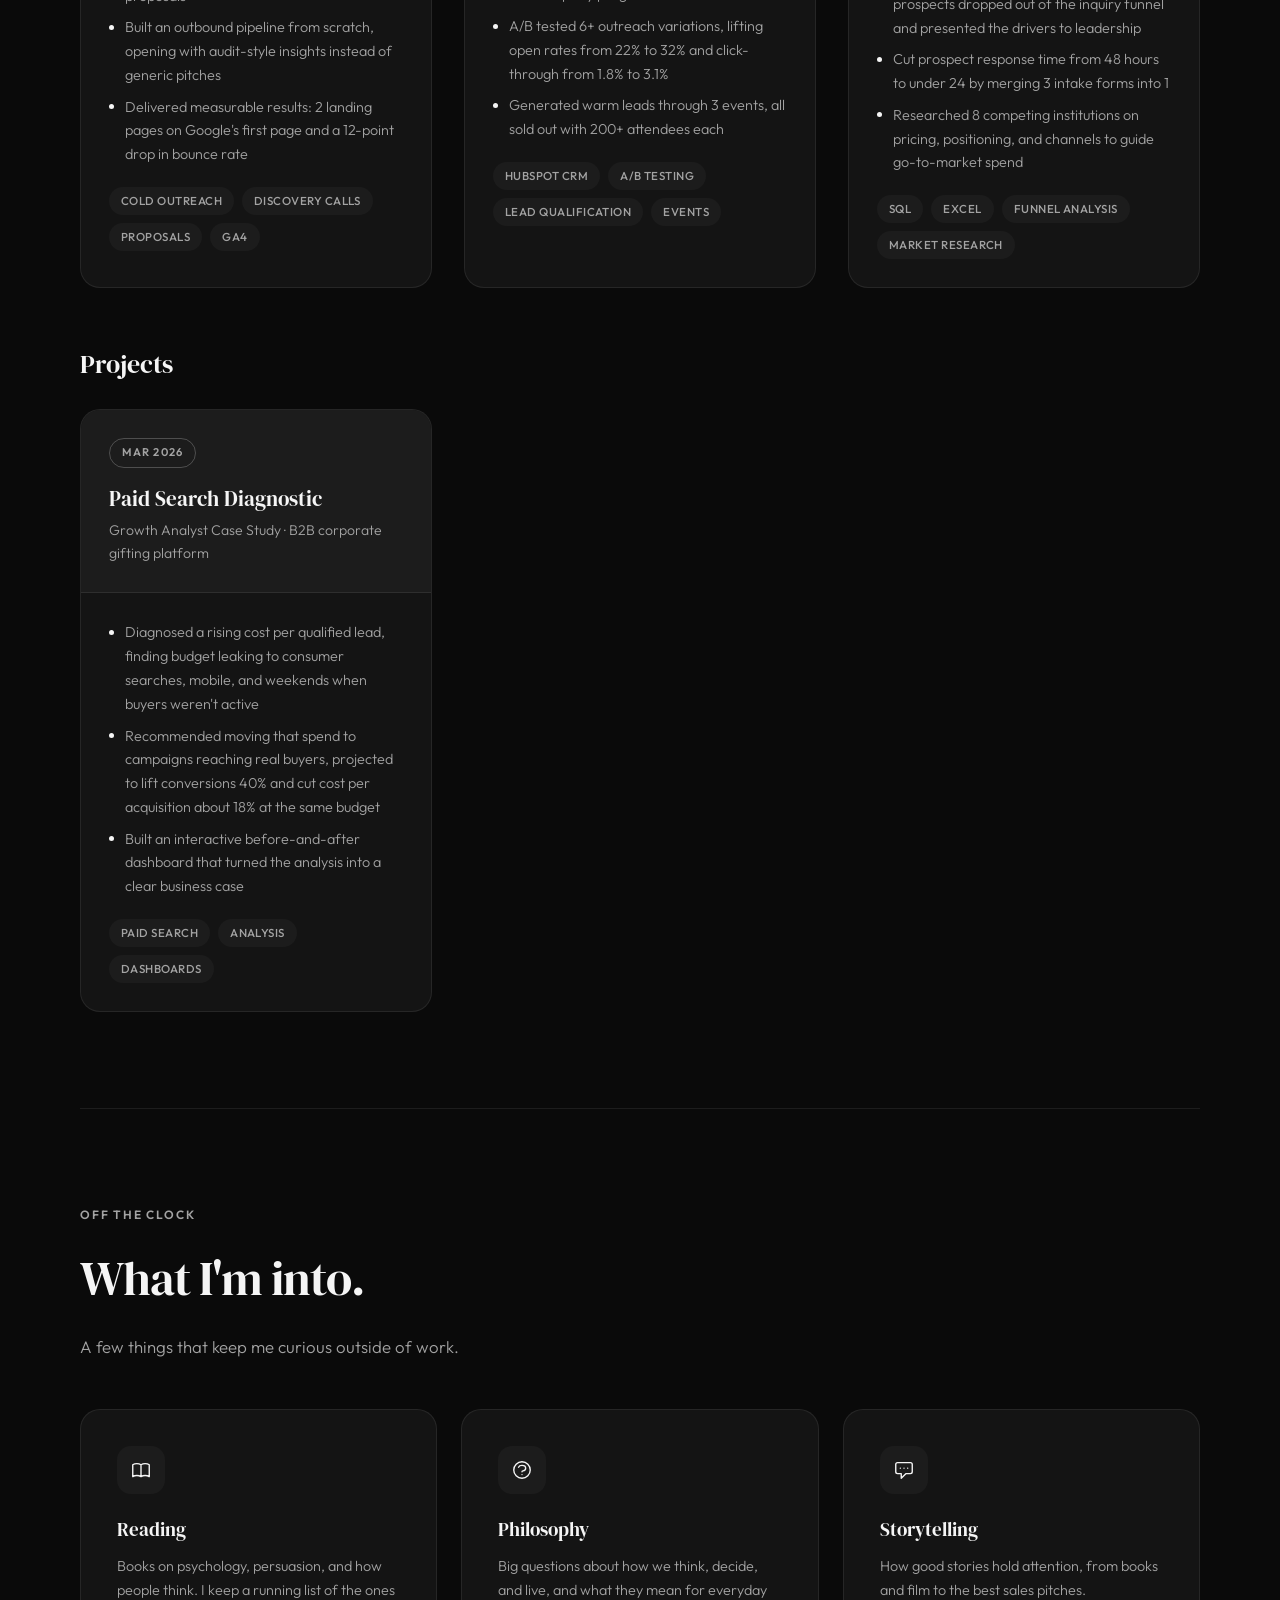
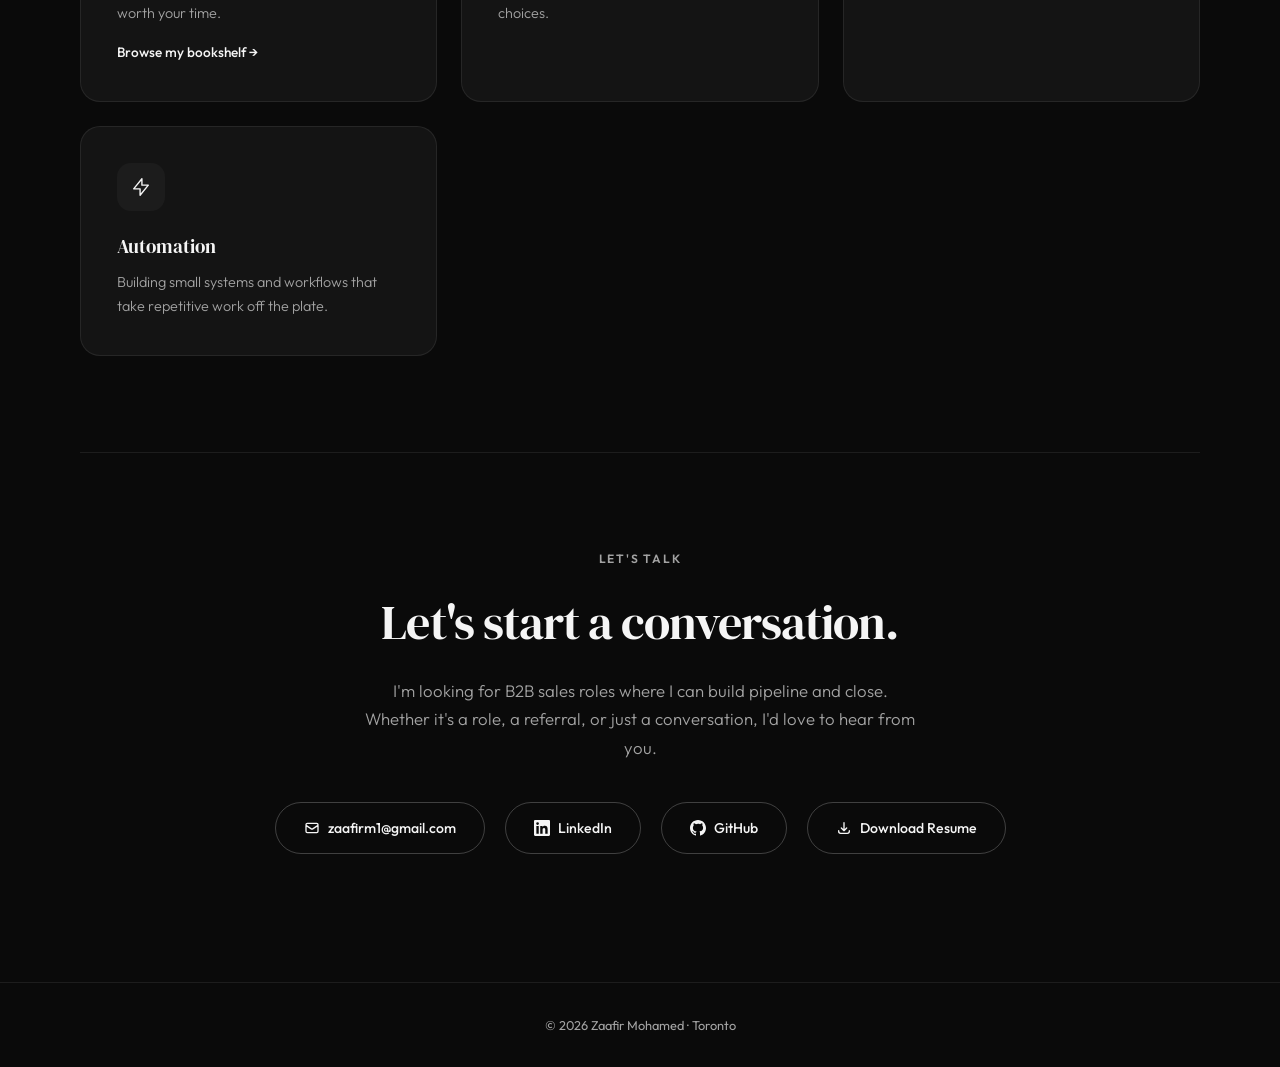
==== commit 1332ccad: "Replace hero book with angled 3D drawing of pages mid-flip The drawing is generated by scripts/gener" ====
--- a/index.html
+++ b/index.html
@@ -65,33 +65,7 @@
                 </a>
             </div>
         </div>
-        <svg class="hero-art fade-up" viewBox="0 0 400 300" xmlns="http://www.w3.org/2000/svg" fill="none" stroke="currentColor" stroke-width="1.5" stroke-linecap="round" stroke-linejoin="round" aria-hidden="true">
-            <!-- Cover edge under the pages -->
-            <path d="M40 240 L40 252 C90 238 160 242 200 262 C240 242 310 238 360 252 L360 240"/>
-            <!-- Pages -->
-            <path class="hero-art-page" d="M200 70 C160 50 90 45 40 60 L40 240 C90 225 160 230 200 250 Z"/>
-            <path class="hero-art-page" d="M200 70 C240 50 310 45 360 60 L360 240 C310 225 240 230 200 250 Z"/>
-            <path d="M200 70 L200 250"/>
-            <!-- Lines of text -->
-            <g class="hero-art-text">
-                <path d="M62 95 C100 83 150 85 182 97"/>
-                <path d="M62 112 C100 100 150 102 182 114"/>
-                <path d="M62 129 C100 117 150 119 182 131"/>
-                <path d="M62 146 C100 134 150 136 182 148"/>
-                <path d="M62 163 C100 151 130 152 150 157"/>
-                <path d="M62 188 C100 176 150 178 182 190"/>
-                <path d="M62 205 C100 193 150 195 182 207"/>
-                <path d="M218 97 C250 85 300 83 338 95"/>
-                <path d="M218 114 C250 102 300 100 338 112"/>
-                <path d="M218 131 C250 119 300 117 338 129"/>
-                <path d="M218 148 C250 136 300 134 338 146"/>
-                <path d="M218 165 C250 153 300 151 338 163"/>
-                <path d="M218 182 C250 170 300 168 338 180"/>
-                <path d="M218 199 C250 187 280 186 300 190"/>
-            </g>
-            <!-- Bookmark ribbon -->
-            <path class="hero-art-ribbon" d="M296 236 L296 284 L304 276 L312 284 L312 233"/>
-        </svg>
+        <img class="hero-art fade-up" src="assets/hero-book.svg" alt="" width="637" height="533">
     </section>
 
     <div class="divider"><hr></div>
--- a/css/styles.css
+++ b/css/styles.css
@@ -188,7 +188,7 @@
 .hero {
     min-height: 100vh;
     display: grid;
-    grid-template-columns: 1.2fr 1fr;
+    grid-template-columns: 1fr 1.1fr;
     align-items: center;
     gap: 4rem;
     padding: 8rem var(--gutter) 4rem;
@@ -205,17 +205,13 @@
     margin-bottom: 1.5rem;
 }
 
-/* Open-book line drawing beside the name */
+/* Open book mid-flip, generated by scripts/generate_book.py */
 .hero-art {
     width: 100%;
-    max-width: 440px;
+    max-width: 640px;
+    height: auto;
     justify-self: end;
-    color: var(--text);
-}
-
-.hero-art-page { fill: var(--surface); }
-.hero-art-text { stroke: var(--muted); stroke-width: 1.25; }
-.hero-art-ribbon { fill: var(--text); }
+}
 
 .eyebrow {
     font-size: 0.75rem;
@@ -571,7 +567,7 @@
         min-height: auto;
         padding: 8rem var(--gutter) 4rem;
     }
-    .hero-art { max-width: 280px; justify-self: start; }
+    .hero-art { max-width: 360px; justify-self: center; }
     .section { padding: 4rem var(--gutter); }
     .page-header { padding-top: 8rem; padding-bottom: 0; }
 
